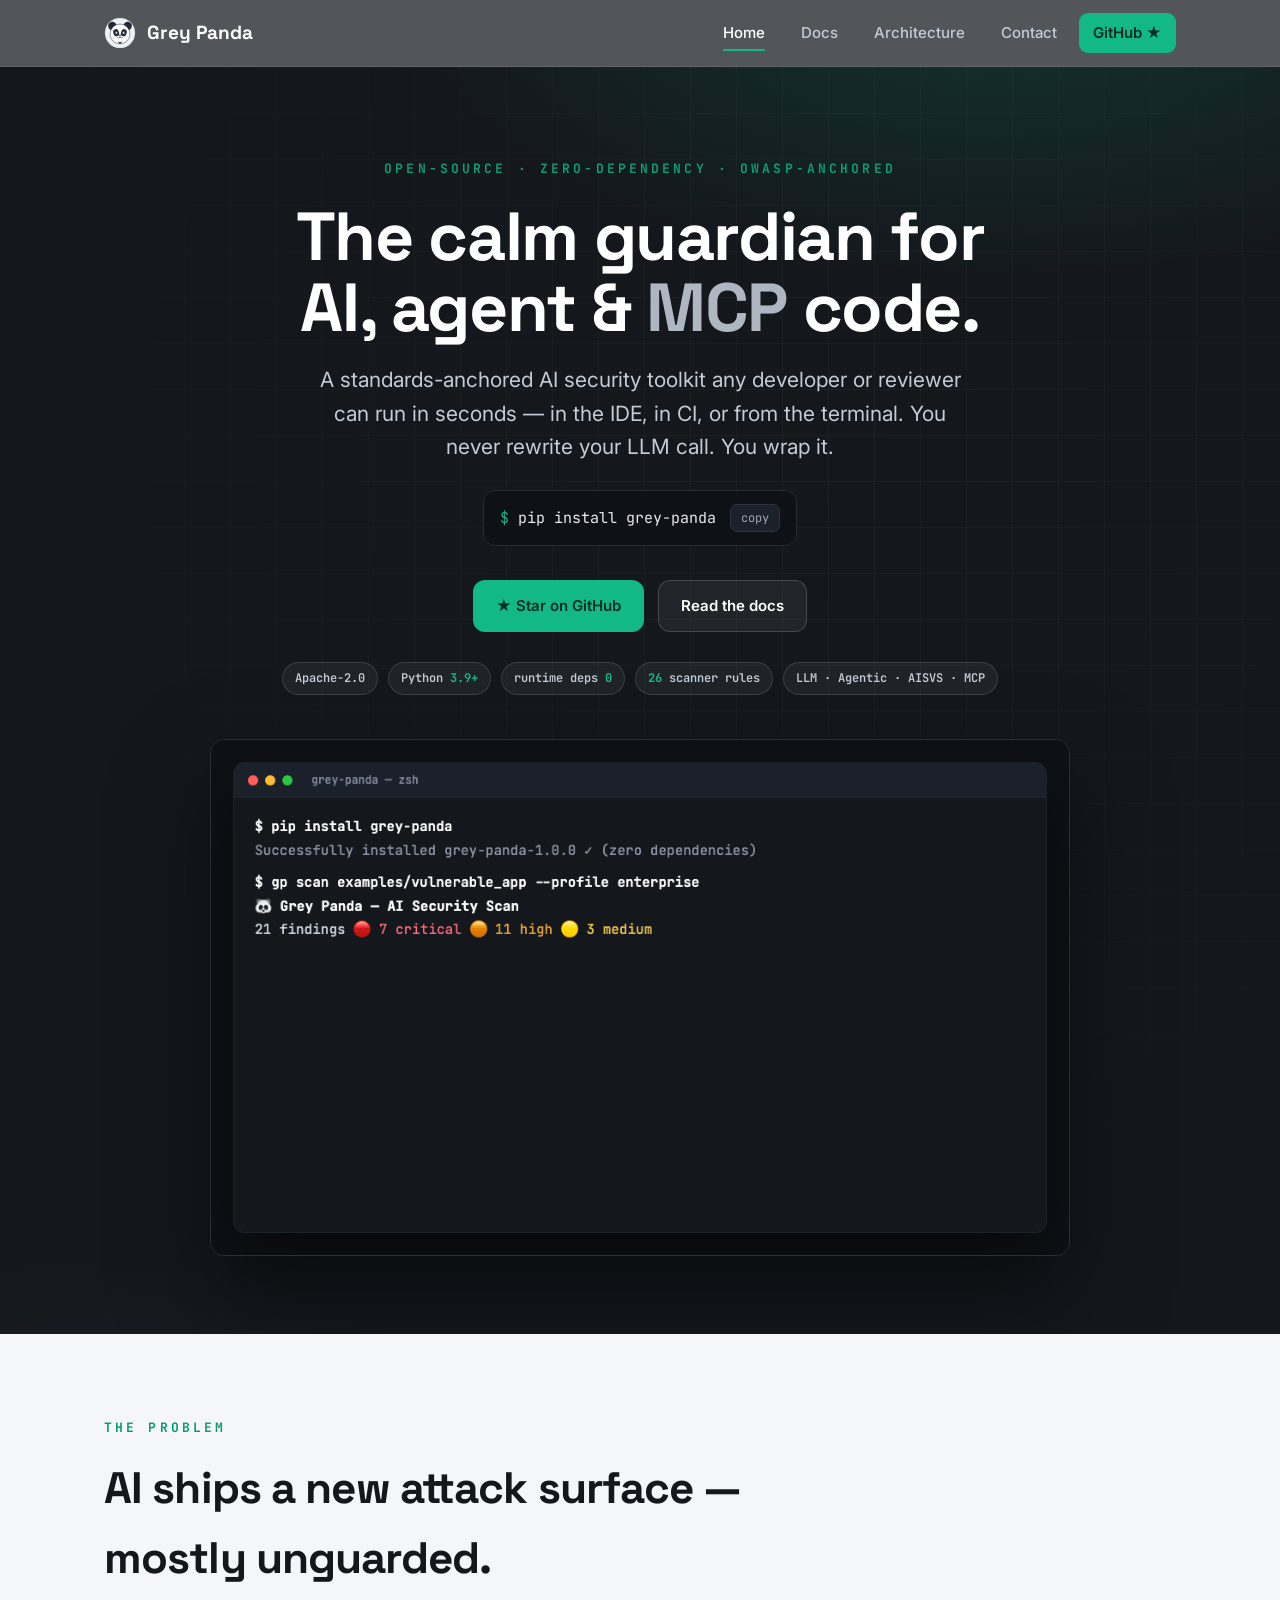
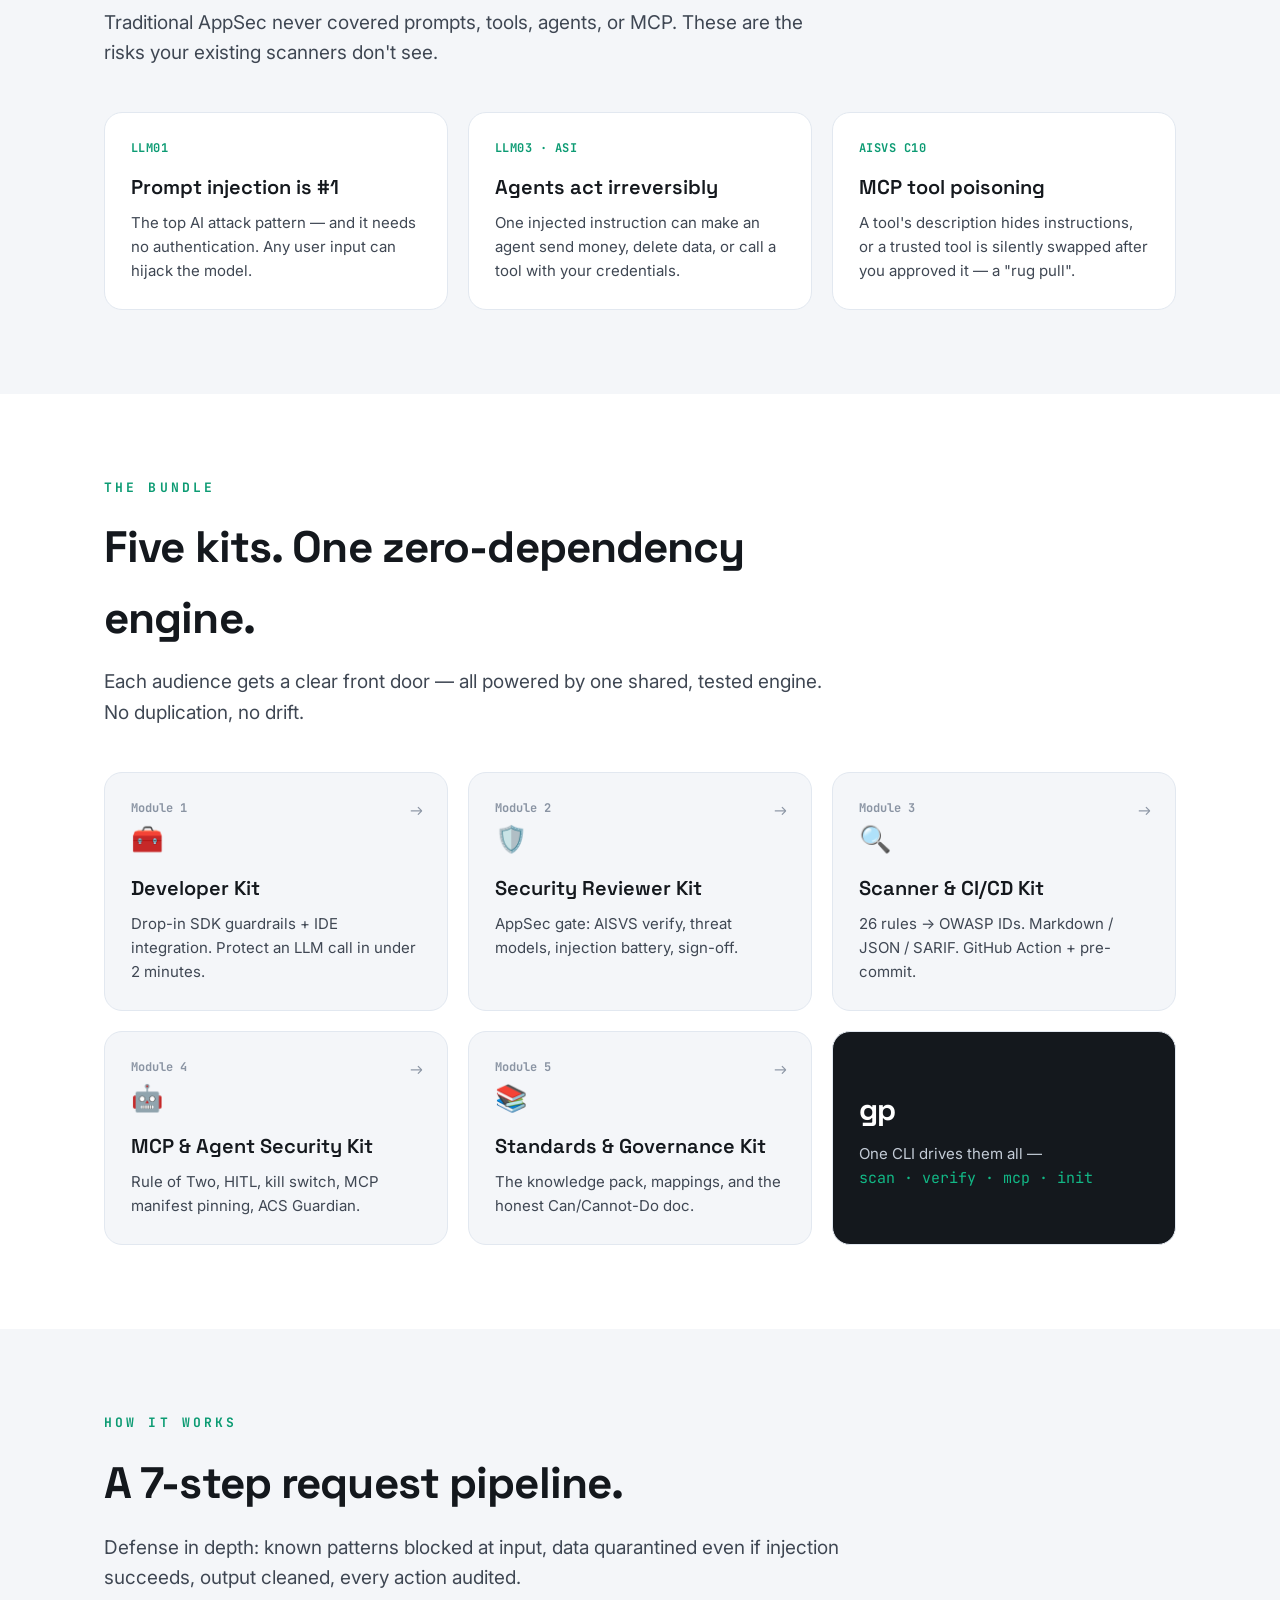
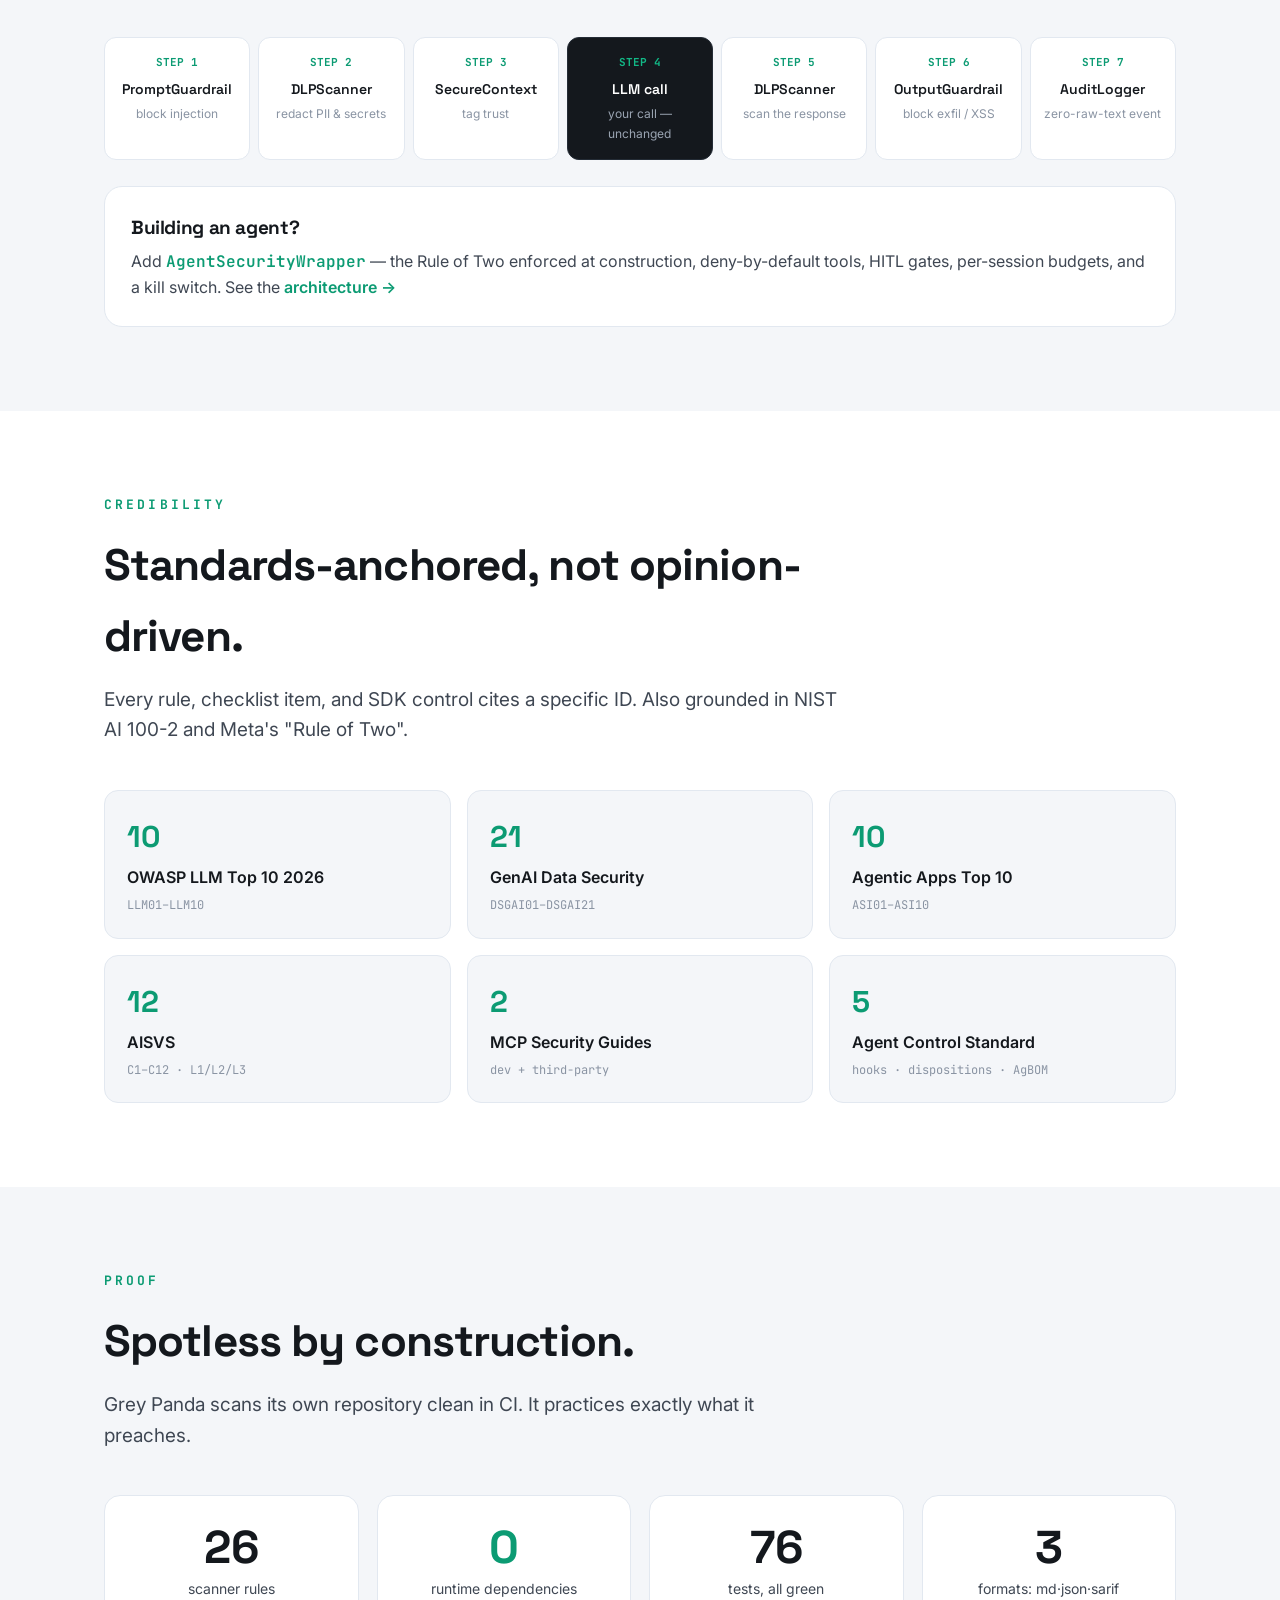
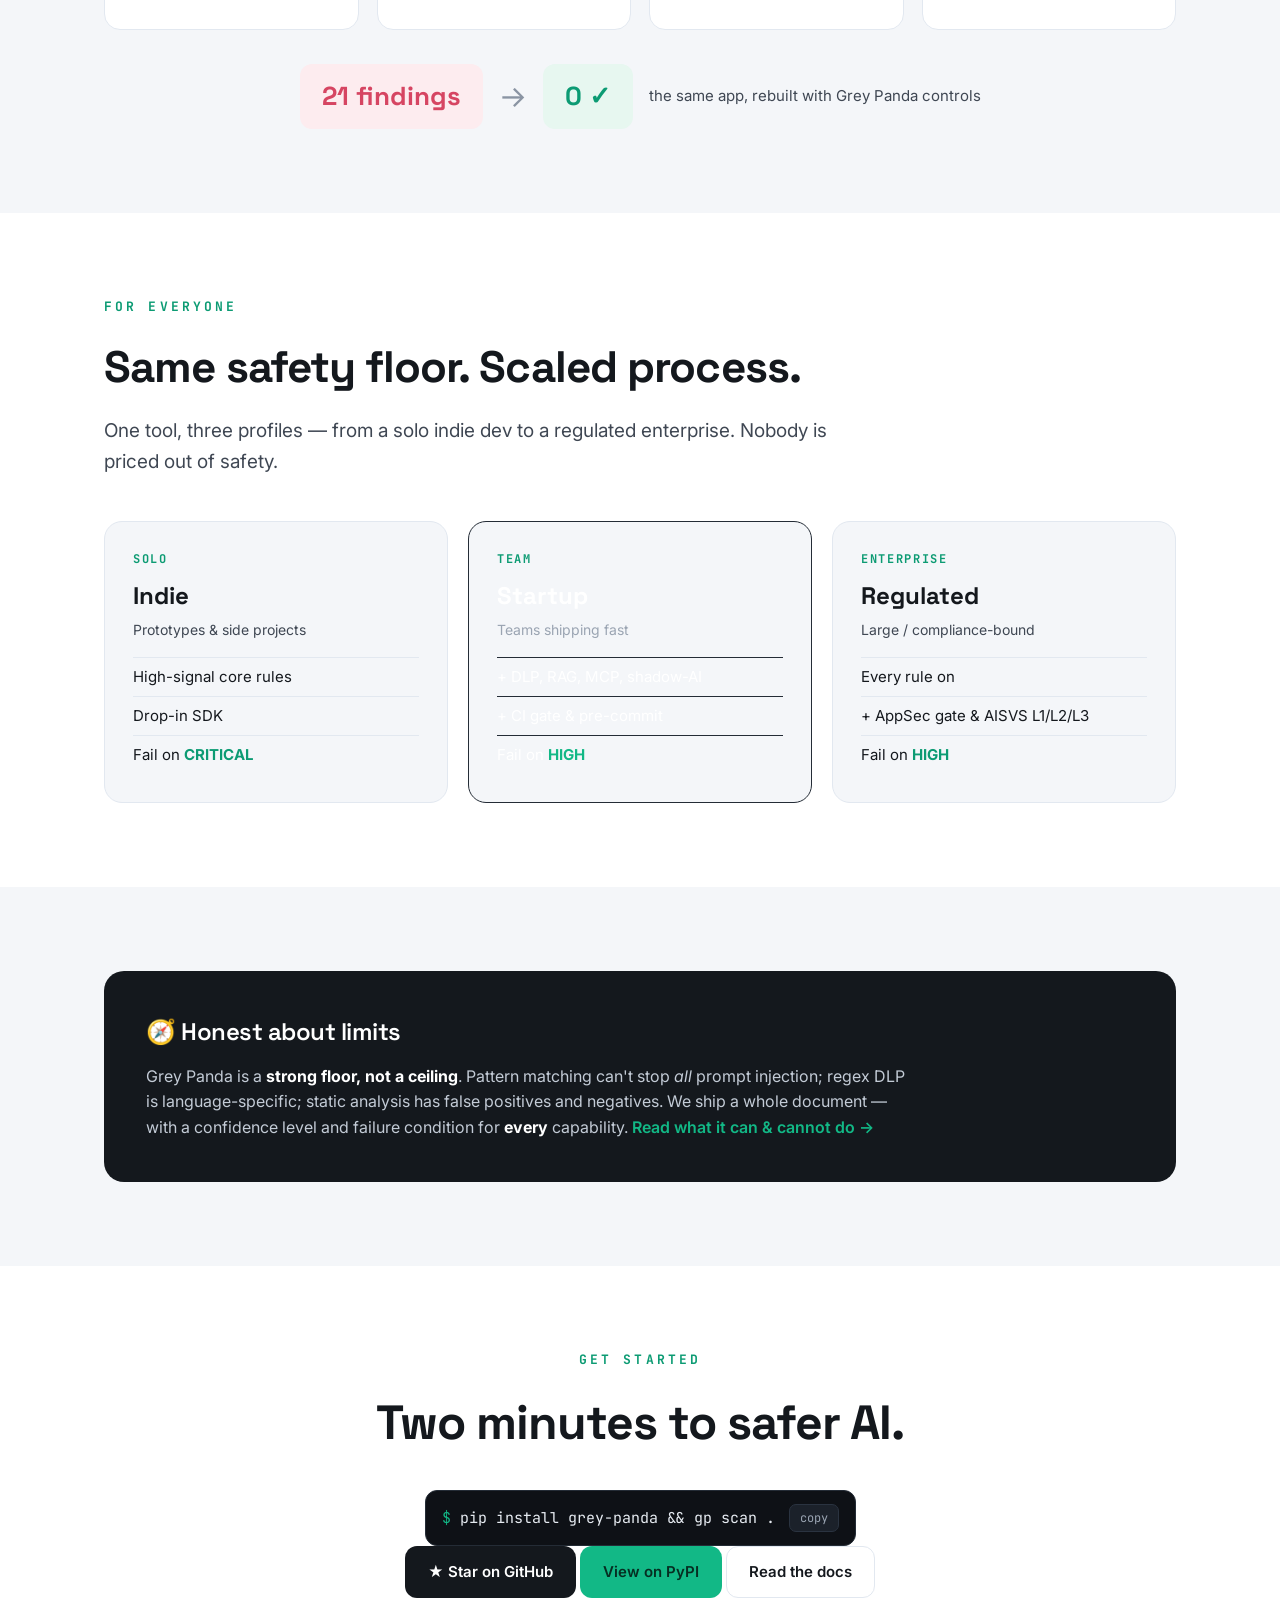
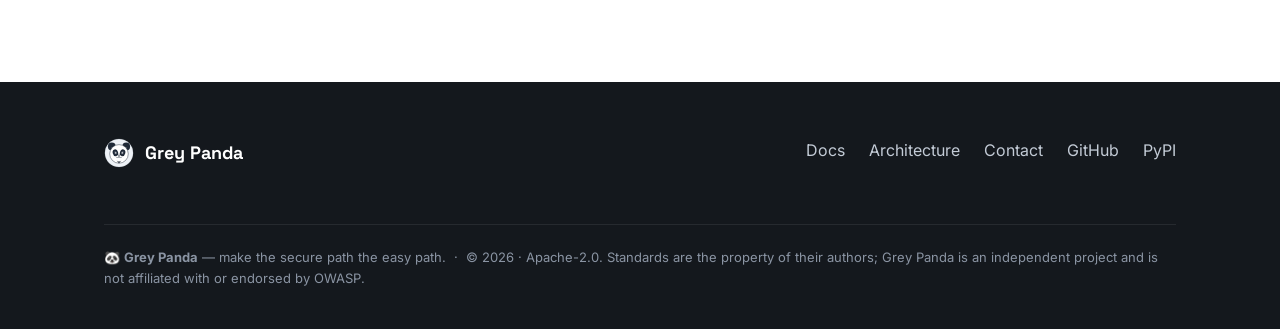
==== docs/index.html @ 9f4c57f7 "feat(site): GitHub Pages site — motion, tabs, architecture diagrams - Multi-page landing site (Home " ====
<!doctype html>
<html lang="en">
<head>
<meta charset="utf-8">
<meta name="viewport" content="width=device-width, initial-scale=1">
<title>Grey Panda — the calm guardian for AI, agent & MCP code</title>
<meta name="description" content="A zero-dependency, standards-anchored AI security toolkit. Scan, guard, and verify LLM, agent, and MCP code — in your IDE, in CI, or from the terminal. OWASP-anchored, Apache-2.0.">
<meta property="og:title" content="Grey Panda — AI security toolkit">
<meta property="og:description" content="The calm guardian for AI, agent & MCP code. Zero dependencies, OWASP-anchored, runs in seconds.">
<meta property="og:image" content="https://raw.githubusercontent.com/dibakshya01/grey-panda/main/docs/assets/hero.png">
<meta property="og:type" content="website">
<meta name="twitter:card" content="summary_large_image">
<link rel="icon" href="assets/logo.svg">
<link rel="preconnect" href="https://fonts.gstatic.com" crossorigin>
<link href="https://fonts.googleapis.com/css2?family=Space+Grotesk:wght@400;500;600;700&family=Inter:wght@400;500;600;700&family=JetBrains+Mono:wght@400;500;700&display=swap" rel="stylesheet">
<script>document.documentElement.classList.add("js");</script>
<link rel="stylesheet" href="assets/site.css">
</head>
<body>

<nav><div class="wrap">
  <a class="brand" href="index.html"><img src="assets/logo.svg" alt=""> Grey Panda</a>
  <button class="burger" aria-label="Menu"><span></span><span></span><span></span></button>
  <div class="tabs">
    <a href="index.html" class="active">Home</a>
    <a href="docs.html">Docs</a>
    <a href="architecture.html">Architecture</a>
    <a href="contact.html">Contact</a>
    <a class="gh" href="https://github.com/dibakshya01/grey-panda">GitHub ★</a>
  </div>
</div></nav>

<header class="hero" id="top">
  <div class="grid"></div>
  <div class="wrap">
    <div class="kicker reveal">Open-source · Zero-dependency · OWASP-anchored</div>
    <h1 class="disp reveal d1">The calm guardian for<br>AI, agent &amp; <span class="g">MCP</span> code.</h1>
    <p class="lede reveal d2">A standards-anchored AI security toolkit any developer or reviewer can run in seconds — in the IDE, in CI, or from the terminal. You never rewrite your LLM call. You wrap it.</p>
    <div class="install reveal d3">
      <span><span class="p">$</span> pip install grey-panda</span>
      <button data-copy="pip install grey-panda">copy</button>
    </div>
    <div class="cta reveal d3">
      <a class="btn btn-primary" href="https://github.com/dibakshya01/grey-panda">★ Star on GitHub</a>
      <a class="btn btn-ghost" href="docs.html">Read the docs</a>
    </div>
    <div class="badges reveal d4">
      <span class="badge">Apache-2.0</span>
      <span class="badge">Python <b>3.9+</b></span>
      <span class="badge">runtime deps <b>0</b></span>
      <span class="badge"><b>26</b> scanner rules</span>
      <span class="badge">LLM · Agentic · AISVS · MCP</span>
    </div>
    <div class="demo reveal d4"><img src="assets/demo.gif" alt="Grey Panda scanning a vulnerable app, then the same app rebuilt clean"></div>
  </div>
</header>

<section id="why">
  <div class="wrap">
    <div class="head reveal">
      <div class="kicker">The problem</div>
      <h2 class="disp">AI ships a new attack surface — mostly unguarded.</h2>
      <p>Traditional AppSec never covered prompts, tools, agents, or MCP. These are the risks your existing scanners don't see.</p>
    </div>
    <div class="grid3">
      <div class="card reveal d1"><div class="id">LLM01</div><h3>Prompt injection is #1</h3><p>The top AI attack pattern — and it needs no authentication. Any user input can hijack the model.</p></div>
      <div class="card reveal d2"><div class="id">LLM03 · ASI</div><h3>Agents act irreversibly</h3><p>One injected instruction can make an agent send money, delete data, or call a tool with your credentials.</p></div>
      <div class="card reveal d3"><div class="id">AISVS C10</div><h3>MCP tool poisoning</h3><p>A tool's description hides instructions, or a trusted tool is silently swapped after you approved it — a "rug pull".</p></div>
    </div>
  </div>
</section>

<section class="alt" id="bundle">
  <div class="wrap">
    <div class="head reveal">
      <div class="kicker">The bundle</div>
      <h2 class="disp">Five kits. One zero-dependency engine.</h2>
      <p>Each audience gets a clear front door — all powered by one shared, tested engine. No duplication, no drift.</p>
    </div>
    <div class="grid3">
      <a class="card mod reveal d1" href="https://github.com/dibakshya01/grey-panda/tree/main/Module%201%20-%20Developer%20Kit"><span class="arrow">→</span><div class="n">Module 1</div><div class="ic">🧰</div><h3>Developer Kit</h3><p>Drop-in SDK guardrails + IDE integration. Protect an LLM call in under 2 minutes.</p></a>
      <a class="card mod reveal d2" href="https://github.com/dibakshya01/grey-panda/tree/main/Module%202%20-%20Security%20Reviewer%20Kit"><span class="arrow">→</span><div class="n">Module 2</div><div class="ic">🛡️</div><h3>Security Reviewer Kit</h3><p>AppSec gate: AISVS verify, threat models, injection battery, sign-off.</p></a>
      <a class="card mod reveal d3" href="https://github.com/dibakshya01/grey-panda/tree/main/Module%203%20-%20Scanner%20and%20CI-CD%20Kit"><span class="arrow">→</span><div class="n">Module 3</div><div class="ic">🔍</div><h3>Scanner &amp; CI/CD Kit</h3><p>26 rules → OWASP IDs. Markdown / JSON / SARIF. GitHub Action + pre-commit.</p></a>
      <a class="card mod reveal d1" href="https://github.com/dibakshya01/grey-panda/tree/main/Module%204%20-%20MCP%20and%20Agent%20Security%20Kit"><span class="arrow">→</span><div class="n">Module 4</div><div class="ic">🤖</div><h3>MCP &amp; Agent Security Kit</h3><p>Rule of Two, HITL, kill switch, MCP manifest pinning, ACS Guardian.</p></a>
      <a class="card mod reveal d2" href="https://github.com/dibakshya01/grey-panda/tree/main/Module%205%20-%20Standards%20and%20Governance%20Kit"><span class="arrow">→</span><div class="n">Module 5</div><div class="ic">📚</div><h3>Standards &amp; Governance Kit</h3><p>The knowledge pack, mappings, and the honest Can/Cannot-Do doc.</p></a>
      <div class="card reveal d3" style="background:var(--ink);color:#fff;display:flex;flex-direction:column;justify-content:center;">
        <div class="disp" style="font-weight:700;font-size:30px;">gp</div>
        <p style="color:#c3cbd6;margin-top:8px;">One CLI drives them all —<br><span class="mono" style="color:var(--jade)">scan · verify · mcp · init</span></p>
      </div>
    </div>
  </div>
</section>

<section id="how">
  <div class="wrap">
    <div class="head reveal">
      <div class="kicker">How it works</div>
      <h2 class="disp">A 7-step request pipeline.</h2>
      <p>Defense in depth: known patterns blocked at input, data quarantined even if injection succeeds, output cleaned, every action audited.</p>
    </div>
    <div class="pipe reveal d1">
      <div class="step"><div class="s">STEP 1</div><div class="nm">PromptGuardrail</div><div class="d">block injection</div></div>
      <div class="step"><div class="s">STEP 2</div><div class="nm">DLPScanner</div><div class="d">redact PII &amp; secrets</div></div>
      <div class="step"><div class="s">STEP 3</div><div class="nm">SecureContext</div><div class="d">tag trust</div></div>
      <div class="step llm"><div class="s">STEP 4</div><div class="nm">LLM call</div><div class="d">your call — unchanged</div></div>
      <div class="step"><div class="s">STEP 5</div><div class="nm">DLPScanner</div><div class="d">scan the response</div></div>
      <div class="step"><div class="s">STEP 6</div><div class="nm">OutputGuardrail</div><div class="d">block exfil / XSS</div></div>
      <div class="step"><div class="s">STEP 7</div><div class="nm">AuditLogger</div><div class="d">zero-raw-text event</div></div>
    </div>
    <div class="card reveal d2" style="margin-top:26px;">
      <b class="disp" style="font-size:19px;">Building an agent?</b>
      <p style="margin-top:6px;font-size:16px;">Add <code style="color:var(--jade-d);font-weight:600;">AgentSecurityWrapper</code> — the Rule of Two enforced at construction, deny-by-default tools, HITL gates, per-session budgets, and a kill switch. See the <a href="architecture.html" style="color:var(--jade-d);font-weight:600;">architecture &rarr;</a></p>
    </div>
  </div>
</section>

<section class="alt" id="standards">
  <div class="wrap">
    <div class="head reveal">
      <div class="kicker">Credibility</div>
      <h2 class="disp">Standards-anchored, not opinion-driven.</h2>
      <p>Every rule, checklist item, and SDK control cites a specific ID. Also grounded in NIST AI 100-2 and Meta's "Rule of Two".</p>
    </div>
    <div class="std">
      <div class="st reveal d1"><div class="c">10</div><div class="t">OWASP LLM Top 10 2026</div><div class="i">LLM01–LLM10</div></div>
      <div class="st reveal d2"><div class="c">21</div><div class="t">GenAI Data Security</div><div class="i">DSGAI01–DSGAI21</div></div>
      <div class="st reveal d3"><div class="c">10</div><div class="t">Agentic Apps Top 10</div><div class="i">ASI01–ASI10</div></div>
      <div class="st reveal d1"><div class="c">12</div><div class="t">AISVS</div><div class="i">C1–C12 · L1/L2/L3</div></div>
      <div class="st reveal d2"><div class="c">2</div><div class="t">MCP Security Guides</div><div class="i">dev + third-party</div></div>
      <div class="st reveal d3"><div class="c">5</div><div class="t">Agent Control Standard</div><div class="i">hooks · dispositions · AgBOM</div></div>
    </div>
  </div>
</section>

<section id="proof">
  <div class="wrap">
    <div class="head reveal">
      <div class="kicker">Proof</div>
      <h2 class="disp">Spotless by construction.</h2>
      <p>Grey Panda scans its own repository clean in CI. It practices exactly what it preaches.</p>
    </div>
    <div class="metrics">
      <div class="metric reveal d1"><div class="v">26</div><div class="l">scanner rules</div></div>
      <div class="metric reveal d2"><div class="v" style="color:var(--jade-d)">0</div><div class="l">runtime dependencies</div></div>
      <div class="metric reveal d3"><div class="v">76</div><div class="l">tests, all green</div></div>
      <div class="metric reveal d4"><div class="v">3</div><div class="l">formats: md·json·sarif</div></div>
    </div>
    <div class="beat reveal">
      <span class="chip" style="background:#fdecef;color:#d64562;">21 findings</span>
      <span style="font-size:30px;color:var(--muted)">→</span>
      <span class="chip" style="background:#e7f7f0;color:#0c9b73;">0 ✓</span>
      <span style="color:var(--slate);font-size:15px;">the same app, rebuilt with Grey Panda controls</span>
    </div>
  </div>
</section>

<section class="alt" id="who">
  <div class="wrap">
    <div class="head reveal">
      <div class="kicker">For everyone</div>
      <h2 class="disp">Same safety floor. Scaled process.</h2>
      <p>One tool, three profiles — from a solo indie dev to a regulated enterprise. Nobody is priced out of safety.</p>
    </div>
    <div class="aud">
      <div class="col reveal d1"><div class="p">solo</div><h3>Indie</h3><div class="who">Prototypes &amp; side projects</div><ul><li>High-signal core rules</li><li>Drop-in SDK</li><li>Fail on <b>CRITICAL</b></li></ul></div>
      <div class="col feature reveal d2"><div class="p">team</div><h3>Startup</h3><div class="who">Teams shipping fast</div><ul><li>+ DLP, RAG, MCP, shadow-AI</li><li>+ CI gate &amp; pre-commit</li><li>Fail on <b>HIGH</b></li></ul></div>
      <div class="col reveal d3"><div class="p">enterprise</div><h3>Regulated</h3><div class="who">Large / compliance-bound</div><ul><li>Every rule on</li><li>+ AppSec gate &amp; AISVS L1/L2/L3</li><li>Fail on <b>HIGH</b></li></ul></div>
    </div>
  </div>
</section>

<section id="honest">
  <div class="wrap">
    <div class="honest reveal">
      <h3 class="disp">🧭 Honest about limits</h3>
      <p>Grey Panda is a <b style="color:#fff">strong floor, not a ceiling</b>. Pattern matching can't stop <i>all</i> prompt injection; regex DLP is language-specific; static analysis has false positives and negatives. We ship a whole document — with a confidence level and failure condition for <b style="color:#fff">every</b> capability. <a href="https://github.com/dibakshya01/grey-panda/blob/main/Module%205%20-%20Standards%20and%20Governance%20Kit/WHAT_IT_CAN_AND_CANNOT_DO.md">Read what it can &amp; cannot do →</a></p>
    </div>
  </div>
</section>

<section class="alt cta-final">
  <div class="wrap">
    <div class="kicker reveal" style="text-align:center;">Get started</div>
    <h2 class="disp reveal d1" style="font-size:clamp(30px,4.5vw,48px);margin-top:14px;">Two minutes to safer AI.</h2>
    <div class="install reveal d2" style="margin:28px auto 0;">
      <span><span class="p">$</span> pip install grey-panda &amp;&amp; gp scan .</span>
      <button data-copy="pip install grey-panda && gp scan .">copy</button>
    </div>
    <div class="cta reveal d2">
      <a class="btn btn-dark" href="https://github.com/dibakshya01/grey-panda">★ Star on GitHub</a>
      <a class="btn btn-primary" href="https://pypi.org/project/grey-panda/">View on PyPI</a>
      <a class="btn btn-line" href="docs.html">Read the docs</a>
    </div>
  </div>
</section>

<footer>
  <div class="wrap">
    <a class="brand" href="index.html"><img src="assets/logo.svg" alt=""> Grey Panda</a>
    <div class="fl">
      <a href="docs.html">Docs</a>
      <a href="architecture.html">Architecture</a>
      <a href="contact.html">Contact</a>
      <a href="https://github.com/dibakshya01/grey-panda">GitHub</a>
      <a href="https://pypi.org/project/grey-panda/">PyPI</a>
    </div>
    <div class="fine">
      🐼 <b>Grey Panda</b> — make the secure path the easy path. &nbsp;·&nbsp; © <span data-year>2026</span> · Apache-2.0.
      Standards are the property of their authors; Grey Panda is an independent project and is not affiliated with or endorsed by OWASP.
    </div>
  </div>
</footer>

<script src="assets/site.js"></script>
</body>
</html>
---- docs/assets/site.css ----
/* Grey Panda — shared design system (site.css) */
:root{
  --ink:#14181d;--ink2:#1b212a;--paper:#f4f6f9;--card:#fff;--line:#e2e8f0;
  --slate:#3f4753;--grey:#6b7280;--muted:#8a94a3;--jade:#12b886;--jade-d:#0c9b73;
  --ease:cubic-bezier(.22,1,.36,1);
}
*{margin:0;padding:0;box-sizing:border-box;-webkit-font-smoothing:antialiased;}
html{scroll-behavior:smooth;}
html,body{overflow-x:hidden;max-width:100%;}
body{font-family:'Inter',system-ui,sans-serif;color:var(--ink);background:var(--paper);line-height:1.6;}
a{color:inherit;text-decoration:none;}
img{max-width:100%;}
.disp{font-family:'Space Grotesk',sans-serif;letter-spacing:-.02em;}
.mono{font-family:'JetBrains Mono',monospace;}
.wrap{max-width:1120px;margin:0 auto;padding:0 24px;}
.kicker{font-family:'JetBrains Mono',monospace;font-size:13px;letter-spacing:.24em;text-transform:uppercase;color:var(--jade-d);font-weight:700;}
code{font-family:'JetBrains Mono',monospace;}

.btn{display:inline-flex;align-items:center;gap:9px;font-weight:600;font-size:15px;padding:13px 22px;border-radius:12px;transition:transform .18s var(--ease),background .18s,color .18s,box-shadow .18s;border:1px solid transparent;cursor:pointer;}
.btn:hover{transform:translateY(-2px);}
.btn-primary{background:var(--jade);color:#062e22;}
.btn-primary:hover{background:var(--jade-d);color:#fff;box-shadow:0 12px 26px rgba(18,184,134,.32);}
.btn-ghost{background:rgba(255,255,255,.06);color:#fff;border-color:rgba(255,255,255,.16);}
.btn-ghost:hover{background:rgba(255,255,255,.12);}
.btn-dark{background:var(--ink);color:#fff;}
.btn-dark:hover{background:#000;}
.btn-line{border-color:var(--line);}
.btn-line:hover{border-color:var(--jade);}

/* ---------- nav (tabs) ---------- */
nav{position:sticky;top:0;z-index:60;background:rgba(20,24,29,.72);backdrop-filter:saturate(160%) blur(14px);border-bottom:1px solid rgba(255,255,255,.08);transition:background .3s,height .3s;}
nav .wrap{display:flex;align-items:center;justify-content:space-between;height:66px;transition:height .3s;}
nav.shrink .wrap{height:56px;}
nav .brand{display:flex;align-items:center;gap:11px;color:#fff;font-family:'Space Grotesk';font-weight:700;font-size:19px;}
nav .brand img{width:32px;height:32px;border-radius:50%;transition:transform .4s var(--ease);}
nav .brand:hover img{transform:rotate(-8deg) scale(1.06);}
nav .tabs{display:flex;align-items:center;gap:8px;}
nav .tabs a{color:#c3cbd6;font-size:15px;font-weight:500;padding:8px 14px;border-radius:9px;position:relative;transition:color .18s,background .18s;}
nav .tabs a:hover{color:#fff;background:rgba(255,255,255,.06);}
nav .tabs a.active{color:#fff;}
nav .tabs a.active::after{content:"";position:absolute;left:14px;right:14px;bottom:2px;height:2px;border-radius:2px;background:var(--jade);}
nav .tabs a.gh{color:#062e22;background:var(--jade);font-weight:600;}
nav .tabs a.gh:hover{background:#fff;color:var(--ink);}
nav .burger{display:none;flex-direction:column;gap:5px;background:none;border:0;cursor:pointer;padding:8px;}
nav .burger span{width:22px;height:2px;background:#fff;border-radius:2px;transition:.25s;}
@media(max-width:820px){
  nav .tabs{position:absolute;top:66px;left:0;right:0;flex-direction:column;align-items:stretch;gap:4px;background:var(--ink);padding:14px 20px 20px;border-bottom:1px solid rgba(255,255,255,.08);transform:translateY(-12px);opacity:0;pointer-events:none;transition:.25s var(--ease);}
  nav .tabs.open{transform:none;opacity:1;pointer-events:auto;}
  nav .tabs a{padding:12px 14px;font-size:16px;}
  nav .tabs a.active::after{display:none;}
  nav .tabs a.gh{text-align:center;margin-top:6px;}
  nav .burger{display:flex;}
}

/* ---------- hero ---------- */
.hero{background:radial-gradient(1000px 520px at 78% -8%,rgba(18,184,134,.18),transparent 60%),radial-gradient(760px 560px at 8% 120%,rgba(120,140,170,.10),transparent 60%),var(--ink);color:#fff;position:relative;overflow:hidden;}
.hero .grid{position:absolute;inset:0;background-image:linear-gradient(rgba(255,255,255,.035) 1px,transparent 1px),linear-gradient(90deg,rgba(255,255,255,.035) 1px,transparent 1px);background-size:46px 46px;mask-image:radial-gradient(circle at 65% 30%,#000,transparent 78%);will-change:transform;}
.hero .wrap{position:relative;padding:92px 24px 78px;text-align:center;}
.hero.page{padding:0;}
.hero.page .wrap{padding:72px 24px 64px;text-align:left;}
.hero h1{font-size:clamp(38px,6vw,68px);font-weight:700;line-height:1.04;max-width:920px;margin:22px auto 0;}
.hero.page h1{margin:14px 0 0;font-size:clamp(34px,5vw,54px);}
.hero h1 .g{color:#aeb6c2;}
.hero .lede{font-size:clamp(17px,2.3vw,21px);color:#c3cbd6;max-width:660px;margin:20px auto 0;}
.hero.page .lede{margin:18px 0 0;max-width:720px;}
.hero .cta{display:flex;gap:14px;justify-content:center;flex-wrap:wrap;margin-top:34px;}
.hero.page .cta{justify-content:flex-start;}
.install{display:inline-flex;align-items:center;justify-content:center;gap:14px;margin-top:26px;background:#0e1116;border:1px solid #242c36;border-radius:12px;padding:13px 16px;font-family:'JetBrains Mono';font-size:15px;color:#e6ebf1;flex-wrap:wrap;max-width:100%;}
.install .p{color:#12b886;}
.install button{background:#1b212a;border:1px solid #2a3340;color:#9aa4b2;border-radius:7px;padding:5px 10px;font-size:12px;cursor:pointer;font-family:inherit;transition:.18s;}
.install button:hover{color:#fff;border-color:var(--jade);}
.badges{display:flex;gap:10px;justify-content:center;flex-wrap:wrap;margin-top:30px;}
.badge{font-family:'JetBrains Mono';font-size:12px;font-weight:600;color:#c3cbd6;background:rgba(255,255,255,.05);border:1px solid rgba(255,255,255,.12);padding:6px 12px;border-radius:999px;}
.badge b{color:var(--jade);}
.demo{margin:44px auto 0;max-width:860px;}
.demo img{width:100%;border-radius:14px;border:1px solid rgba(255,255,255,.1);box-shadow:0 40px 90px rgba(0,0,0,.5);display:block;}

/* ---------- sections ---------- */
section{padding:84px 0;}
section.tight{padding:60px 0;}
section.alt{background:var(--card);}
.head{max-width:740px;}
.head.center{margin:0 auto;text-align:center;}
.head h2{font-size:clamp(28px,4vw,44px);font-weight:700;margin-top:14px;}
.head p{font-size:19px;color:var(--slate);margin-top:14px;}
.grid3{display:grid;grid-template-columns:repeat(3,1fr);gap:20px;margin-top:44px;}
.grid2{display:grid;grid-template-columns:repeat(2,1fr);gap:20px;margin-top:44px;}
@media(max-width:860px){.grid3{grid-template-columns:1fr;}.grid2{grid-template-columns:1fr;}}
.card{background:var(--card);border:1px solid var(--line);border-radius:18px;padding:26px;}
section.alt .card{background:var(--paper);}
.card .ic{font-size:26px;}
.card h3{font-family:'Space Grotesk';font-size:20px;font-weight:600;margin:12px 0 8px;}
.card p{color:var(--slate);font-size:15px;}
.card .id{font-family:'JetBrains Mono';font-size:12px;font-weight:700;color:var(--jade-d);letter-spacing:.04em;}
.mod{position:relative;display:block;transition:transform .22s var(--ease),box-shadow .22s,border-color .22s;}
.mod:hover{transform:translateY(-4px);border-color:#c9d3df;box-shadow:0 20px 44px rgba(20,24,29,.10);}
.mod .n{font-family:'JetBrains Mono';font-size:12px;color:var(--muted);font-weight:700;}
.mod .arrow{position:absolute;top:24px;right:24px;color:var(--muted);font-family:'Space Grotesk';transition:transform .22s var(--ease),color .22s;}
.mod:hover .arrow{transform:translateX(4px);color:var(--jade-d);}

/* pipeline */
.pipe{display:flex;gap:8px;margin-top:44px;flex-wrap:wrap;align-items:stretch;}
.step{flex:1;min-width:116px;background:var(--card);border:1px solid var(--line);border-radius:12px;padding:16px 12px;text-align:center;transition:transform .2s var(--ease);}
.step:hover{transform:translateY(-3px);}
section.alt .step{background:var(--paper);}
.step.llm{background:var(--ink);border-color:#242c36;}
.step .s{font-family:'JetBrains Mono';font-size:11px;font-weight:700;color:var(--jade-d);}
.step .nm{font-family:'Space Grotesk';font-weight:600;font-size:14px;margin:6px 0 4px;}
.step.llm .nm{color:#fff;}.step.llm .d{color:#9aa4b2;}.step.llm .s{color:var(--jade);}
.step .d{font-size:12px;color:var(--muted);}

/* metrics */
.metrics{display:grid;grid-template-columns:repeat(4,1fr);gap:18px;margin-top:44px;}
@media(max-width:720px){.metrics{grid-template-columns:repeat(2,1fr);}}
.metric{background:var(--card);border:1px solid var(--line);border-radius:16px;padding:28px 20px;text-align:center;}
section.alt .metric{background:var(--paper);}
.metric .v{font-family:'Space Grotesk';font-weight:700;font-size:46px;line-height:1;}
.metric .l{color:var(--slate);font-size:14px;margin-top:8px;}
.beat{display:flex;align-items:center;gap:16px;justify-content:center;flex-wrap:wrap;margin-top:34px;}
.chip{font-family:'Space Grotesk';font-weight:700;font-size:26px;padding:12px 22px;border-radius:12px;}

/* standards */
.std{display:grid;grid-template-columns:repeat(3,1fr);gap:16px;margin-top:44px;}
@media(max-width:860px){.std{grid-template-columns:1fr 1fr;}}
.st{background:var(--card);border:1px solid var(--line);border-radius:14px;padding:22px;}
section.alt .st{background:var(--paper);}
.st .c{font-family:'Space Grotesk';font-weight:700;font-size:30px;color:var(--jade-d);}
.st .t{font-weight:600;margin-top:4px;}
.st .i{font-family:'JetBrains Mono';font-size:12px;color:var(--muted);margin-top:6px;}

/* audiences */
.aud{display:grid;grid-template-columns:repeat(3,1fr);gap:20px;margin-top:44px;}
@media(max-width:860px){.aud{grid-template-columns:1fr;}}
.col{background:var(--card);border:1px solid var(--line);border-radius:18px;padding:28px;}
section.alt .col{background:var(--paper);}
.col.feature{background:var(--ink);border-color:#242c36;color:#fff;}
.col .p{font-family:'JetBrains Mono';font-size:12px;letter-spacing:.14em;text-transform:uppercase;color:var(--jade-d);font-weight:700;}
.col h3{font-family:'Space Grotesk';font-size:24px;margin:8px 0 3px;}
.col .who{font-size:14px;color:var(--slate);margin-bottom:16px;}
.col.feature .who{color:#9aa4b2;}
.col ul{list-style:none;}
.col li{font-size:15px;padding:7px 0;border-top:1px solid var(--line);}
.col.feature li{border-color:#242c36;}
.col li b{color:var(--jade-d);}.col.feature li b{color:var(--jade);}

/* honest banner */
.honest{background:var(--ink);color:#fff;border-radius:20px;padding:42px;}
.honest h3{font-family:'Space Grotesk';font-size:24px;font-weight:600;}
.honest p{color:#c3cbd6;margin-top:12px;max-width:760px;}
.honest a{color:var(--jade);font-weight:600;}

/* ---------- docs page ---------- */
.doc-grid{display:grid;grid-template-columns:repeat(2,1fr);gap:20px;margin-top:40px;}
@media(max-width:860px){.doc-grid{grid-template-columns:1fr;}}
.doc-card{background:var(--card);border:1px solid var(--line);border-radius:18px;padding:28px;transition:transform .22s var(--ease),box-shadow .22s,border-color .22s;display:block;}
.doc-card:hover{transform:translateY(-4px);box-shadow:0 20px 44px rgba(20,24,29,.10);border-color:#c9d3df;}
.doc-card .k{font-family:'JetBrains Mono';font-size:12px;color:var(--jade-d);font-weight:700;letter-spacing:.06em;}
.doc-card h3{font-family:'Space Grotesk';font-size:21px;font-weight:600;margin:10px 0 8px;}
.doc-card p{color:var(--slate);font-size:15px;}
.doc-card ul{margin-top:12px;list-style:none;}
.doc-card li{font-size:14px;padding:5px 0;color:var(--slate);}
.doc-card li a{color:var(--ink);font-weight:500;border-bottom:1px solid var(--line);}
.doc-card li a:hover{border-color:var(--jade);color:var(--jade-d);}
.cmd-table{width:100%;border-collapse:collapse;margin-top:36px;background:var(--card);border:1px solid var(--line);border-radius:14px;overflow:hidden;}
.cmd-table td{padding:14px 18px;border-top:1px solid var(--line);font-size:15px;vertical-align:top;}
.cmd-table tr:first-child td{border-top:0;}
.cmd-table td:first-child{font-family:'JetBrains Mono';color:var(--jade-d);white-space:nowrap;width:1%;font-weight:500;}
.codeblock{background:var(--ink);color:#e6ebf1;border-radius:14px;padding:22px 24px;font-family:'JetBrains Mono';font-size:14px;line-height:1.9;margin-top:24px;overflow-x:auto;}
.codeblock .c{color:#7b8698;}.codeblock .g{color:#12b886;}.codeblock .k{color:#8fb8ff;}

/* ---------- architecture ---------- */
.diagram{background:var(--card);border:1px solid var(--line);border-radius:20px;padding:30px;margin-top:32px;overflow-x:auto;}
.diagram svg{display:block;margin:0 auto;max-width:100%;height:auto;}
.dcap{font-size:14px;color:var(--muted);margin-top:14px;text-align:center;font-style:italic;}
.principle{display:flex;gap:16px;align-items:flex-start;padding:20px 0;border-top:1px solid var(--line);}
.principle .num{font-family:'Space Grotesk';font-weight:700;font-size:22px;color:var(--jade-d);min-width:34px;}
.principle h4{font-family:'Space Grotesk';font-size:18px;font-weight:600;}
.principle p{color:var(--slate);font-size:15px;margin-top:4px;}

/* ---------- contact ---------- */
.contact-grid{display:grid;grid-template-columns:repeat(2,1fr);gap:20px;margin-top:40px;}
@media(max-width:760px){.contact-grid{grid-template-columns:1fr;}}
.contact-card{background:var(--card);border:1px solid var(--line);border-radius:18px;padding:30px;transition:transform .22s var(--ease),box-shadow .22s,border-color .22s;display:block;}
.contact-card:hover{transform:translateY(-4px);box-shadow:0 20px 44px rgba(20,24,29,.10);border-color:#c9d3df;}
.contact-card .ic{font-size:28px;}
.contact-card h3{font-family:'Space Grotesk';font-size:20px;font-weight:600;margin:12px 0 6px;}
.contact-card p{color:var(--slate);font-size:15px;}
.contact-card .link{display:inline-block;margin-top:12px;color:var(--jade-d);font-weight:600;font-size:15px;}
.contact-card:hover .link{text-decoration:underline;}

/* ---------- footer ---------- */
footer{background:var(--ink);color:#c3cbd6;padding:56px 0 40px;}
footer .wrap{display:flex;justify-content:space-between;gap:30px;flex-wrap:wrap;}
footer .brand{display:flex;align-items:center;gap:11px;color:#fff;font-family:'Space Grotesk';font-weight:700;font-size:18px;}
footer .brand img{width:30px;height:30px;border-radius:50%;}
footer .fl{display:flex;gap:24px;flex-wrap:wrap;}
footer a{transition:color .18s;}footer a:hover{color:#fff;}
footer .fine{color:var(--muted);font-size:13px;margin-top:26px;width:100%;border-top:1px solid rgba(255,255,255,.08);padding-top:22px;}
.cta-final{text-align:center;}
.cta-final .cta{justify-content:center;}

/* ---------- motion (progressive enhancement: hidden only when JS is present) ---------- */
html.js .reveal{opacity:0;transform:translateY(26px);transition:opacity .7s var(--ease),transform .7s var(--ease);}
html.js .reveal.in{opacity:1;transform:none;}
.reveal.d1{transition-delay:.06s;}.reveal.d2{transition-delay:.12s;}.reveal.d3{transition-delay:.18s;}
.reveal.d4{transition-delay:.24s;}.reveal.d5{transition-delay:.30s;}
.hero .reveal{transition-duration:.9s;}
@media(prefers-reduced-motion:reduce){
  *{animation:none!important;}
  .reveal{opacity:1!important;transform:none!important;transition:none!important;}
  html{scroll-behavior:auto;}
  .btn:hover,.mod:hover,.step:hover,.doc-card:hover,.contact-card:hover{transform:none;}
}
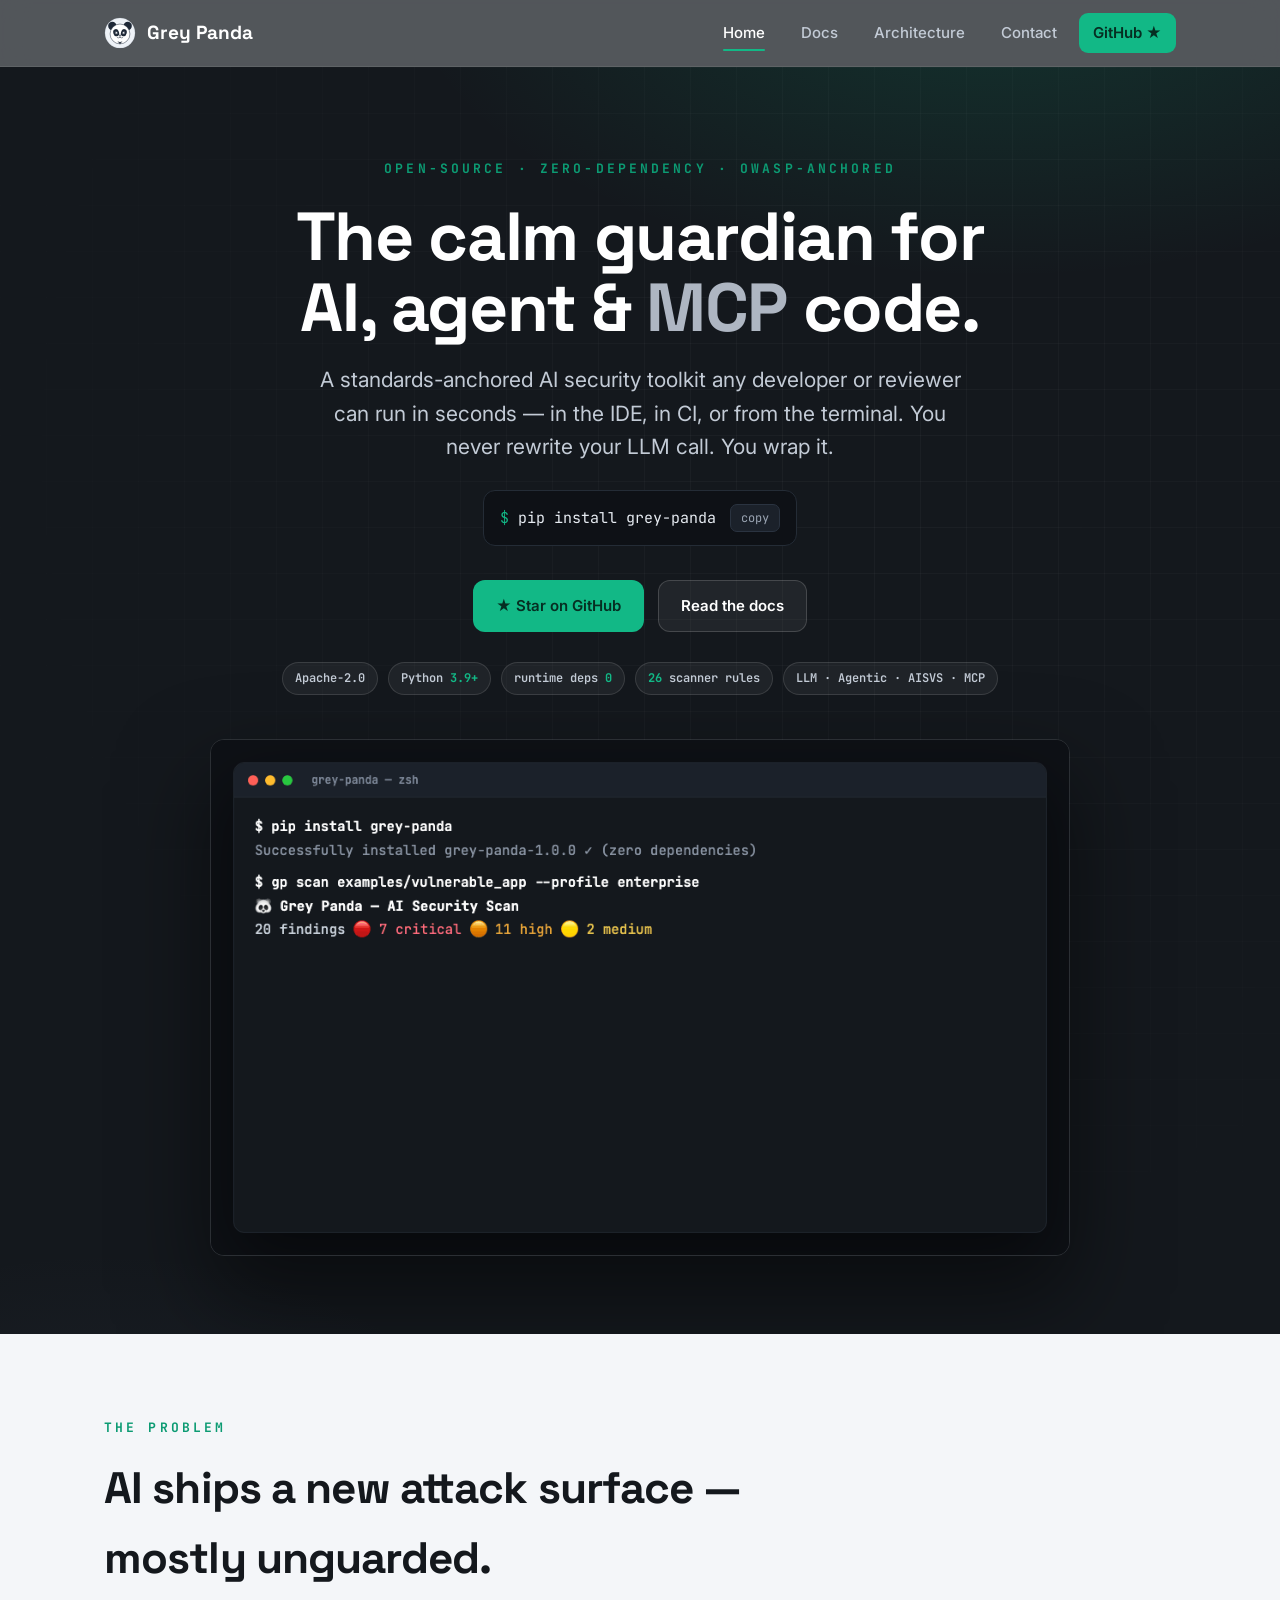
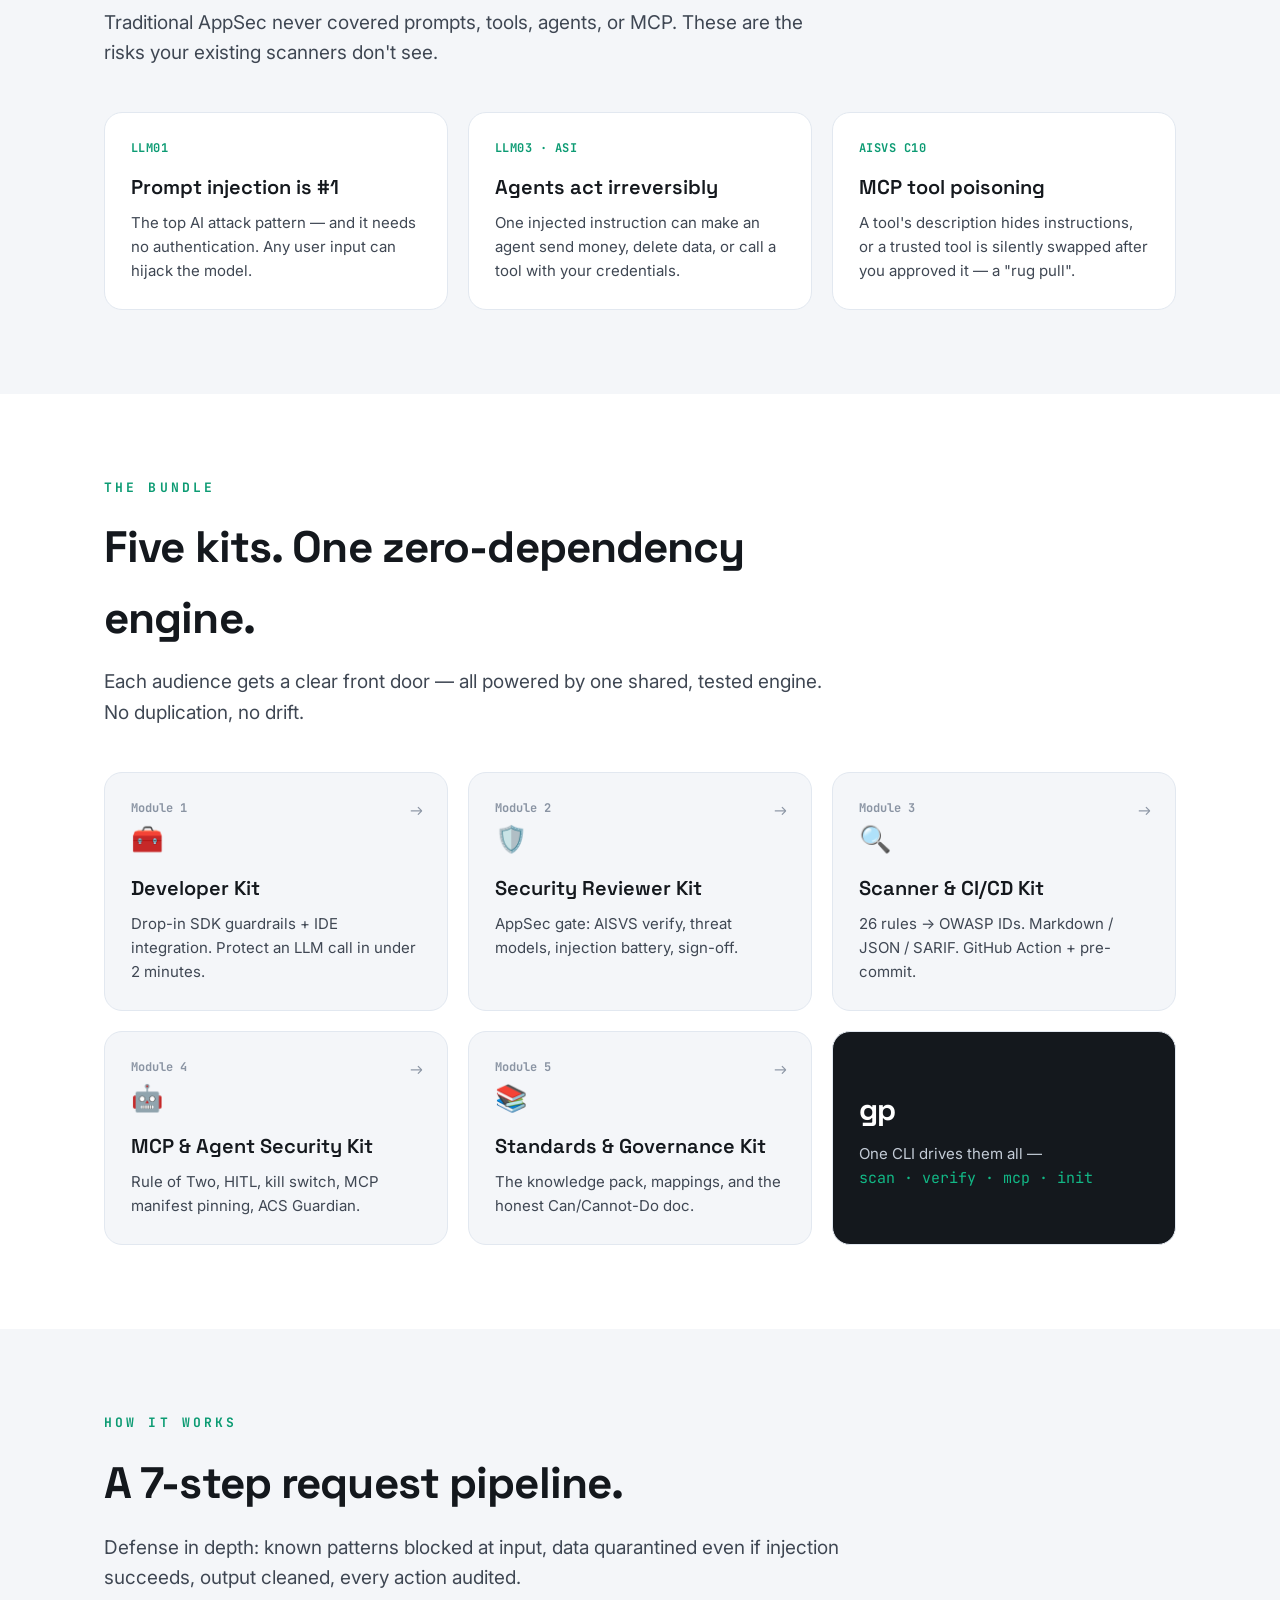
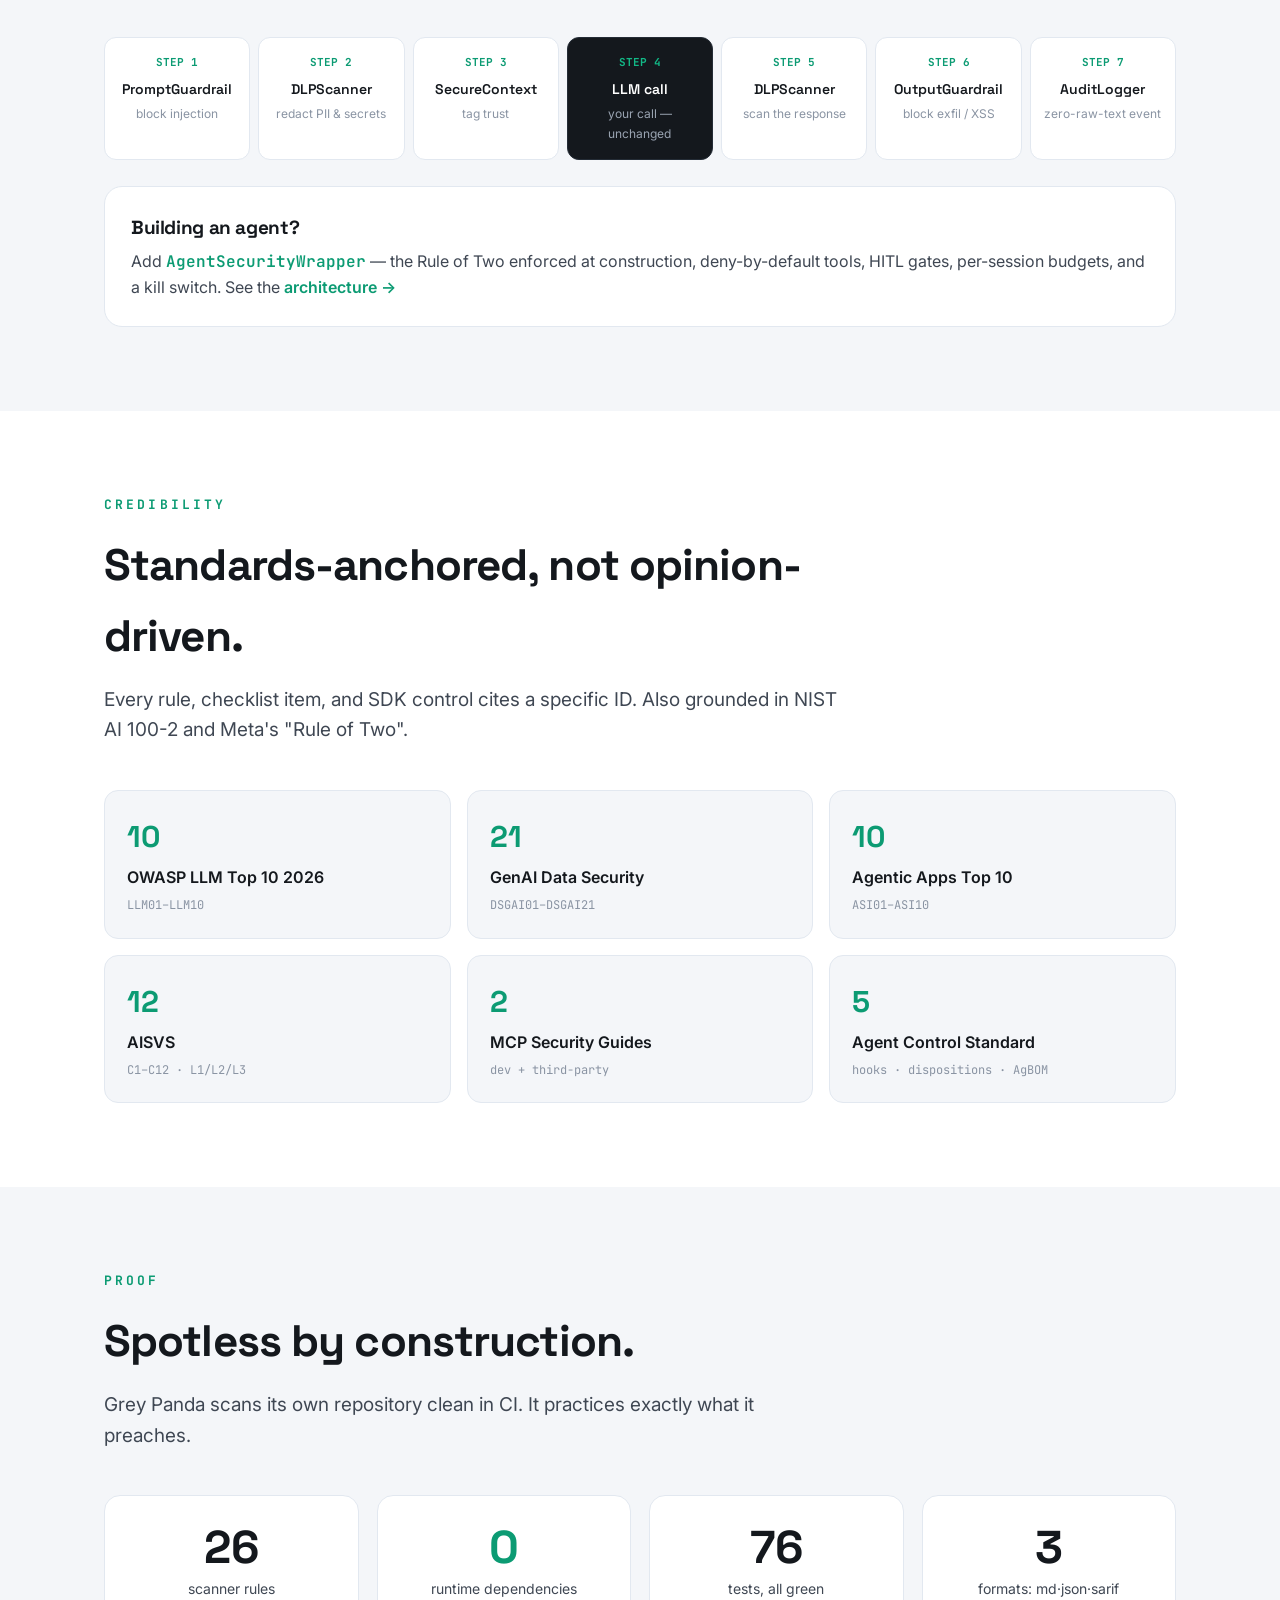
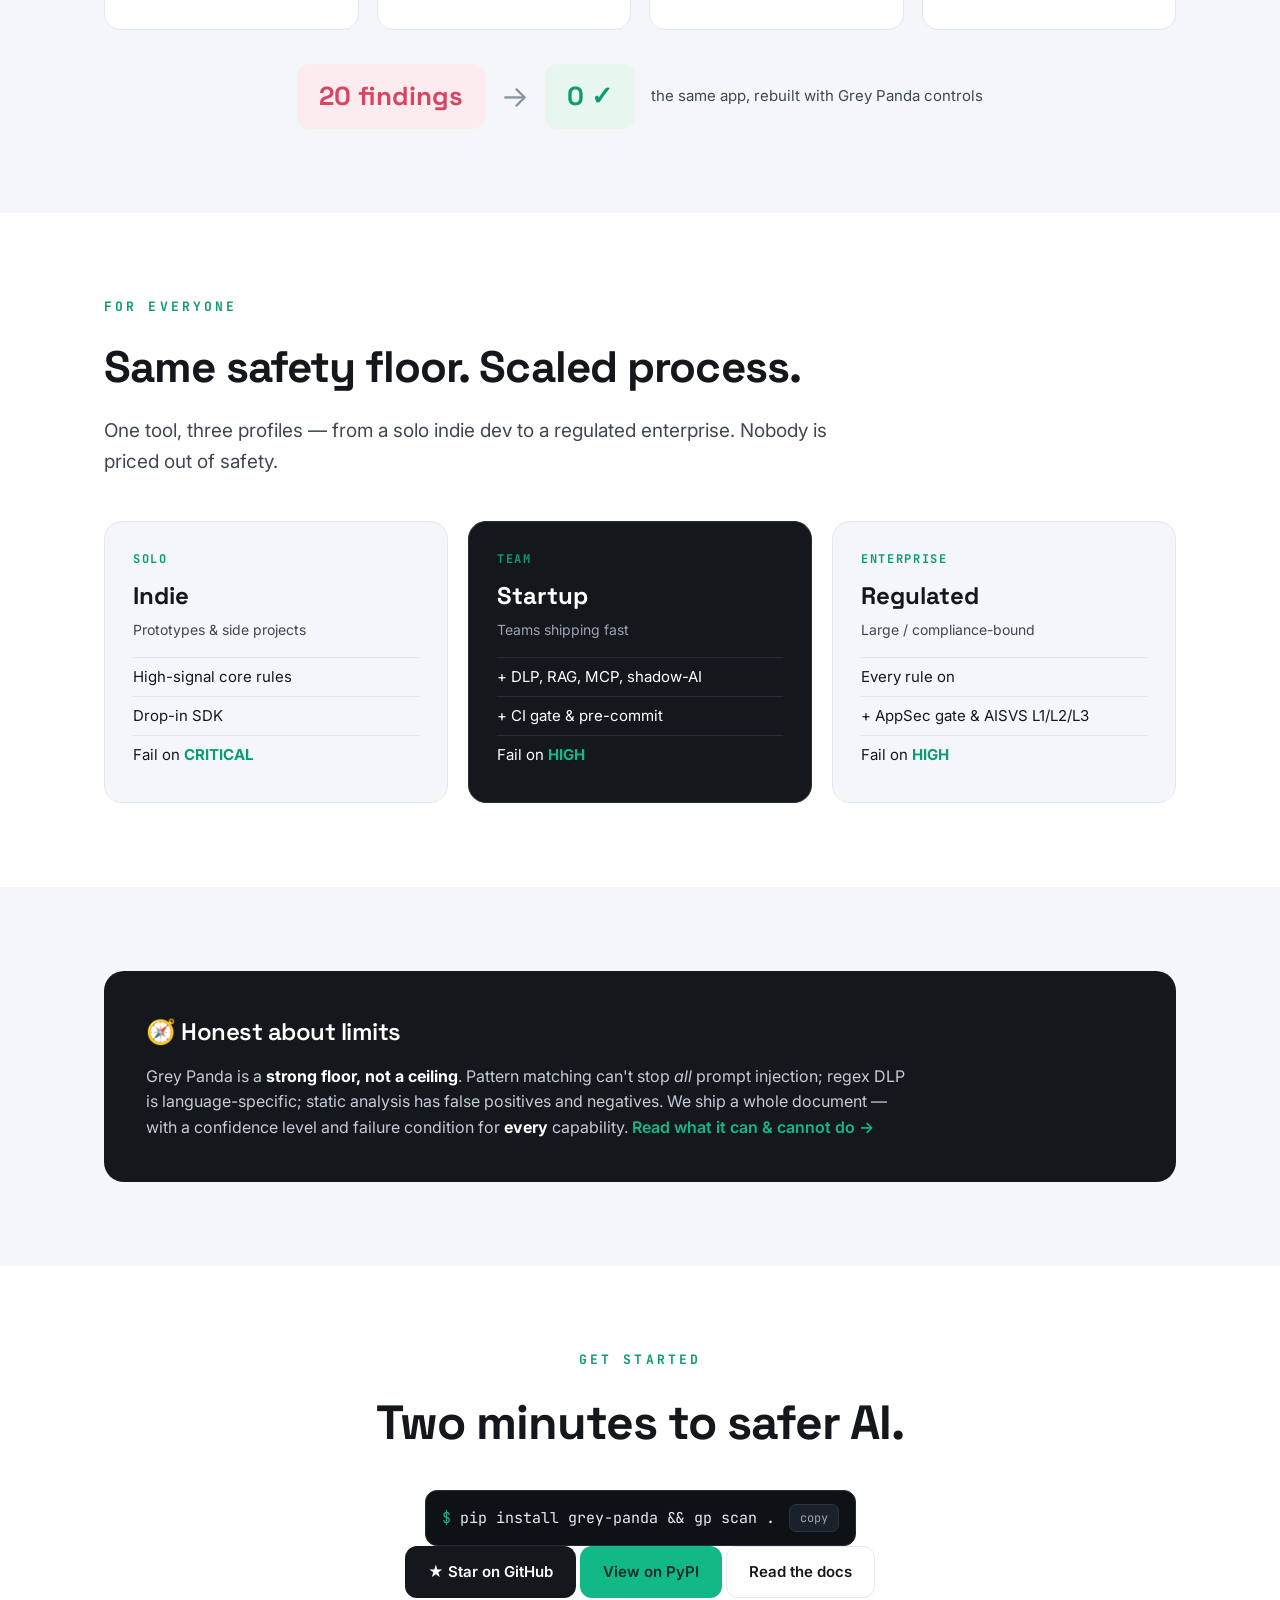
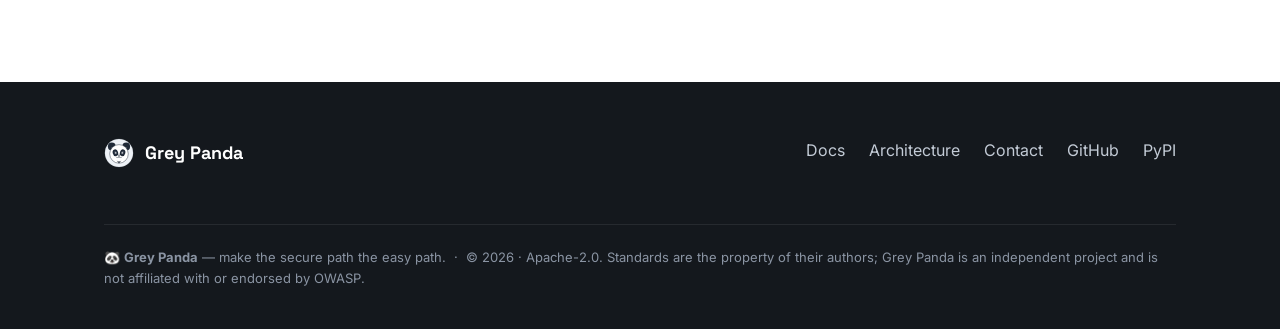
==== commit d9b01001: "docs: update demo + proof slide to the current finding count (20) After the scanner tuning, the vuln" ====
--- a/docs/index.html
+++ b/docs/index.html
@@ -146,7 +146,7 @@
       <div class="metric reveal d4"><div class="v">3</div><div class="l">formats: md·json·sarif</div></div>
     </div>
     <div class="beat reveal">
-      <span class="chip" style="background:#fdecef;color:#d64562;">21 findings</span>
+      <span class="chip" style="background:#fdecef;color:#d64562;">20 findings</span>
       <span style="font-size:30px;color:var(--muted)">→</span>
       <span class="chip" style="background:#e7f7f0;color:#0c9b73;">0 ✓</span>
       <span style="color:var(--slate);font-size:15px;">the same app, rebuilt with Grey Panda controls</span>
--- a/docs/assets/site.css
+++ b/docs/assets/site.css
@@ -133,7 +133,7 @@
 @media(max-width:860px){.aud{grid-template-columns:1fr;}}
 .col{background:var(--card);border:1px solid var(--line);border-radius:18px;padding:28px;}
 section.alt .col{background:var(--paper);}
-.col.feature{background:var(--ink);border-color:#242c36;color:#fff;}
+.col.feature,section.alt .col.feature{background:var(--ink);border-color:#242c36;color:#fff;}
 .col .p{font-family:'JetBrains Mono';font-size:12px;letter-spacing:.14em;text-transform:uppercase;color:var(--jade-d);font-weight:700;}
 .col h3{font-family:'Space Grotesk';font-size:24px;margin:8px 0 3px;}
 .col .who{font-size:14px;color:var(--slate);margin-bottom:16px;}
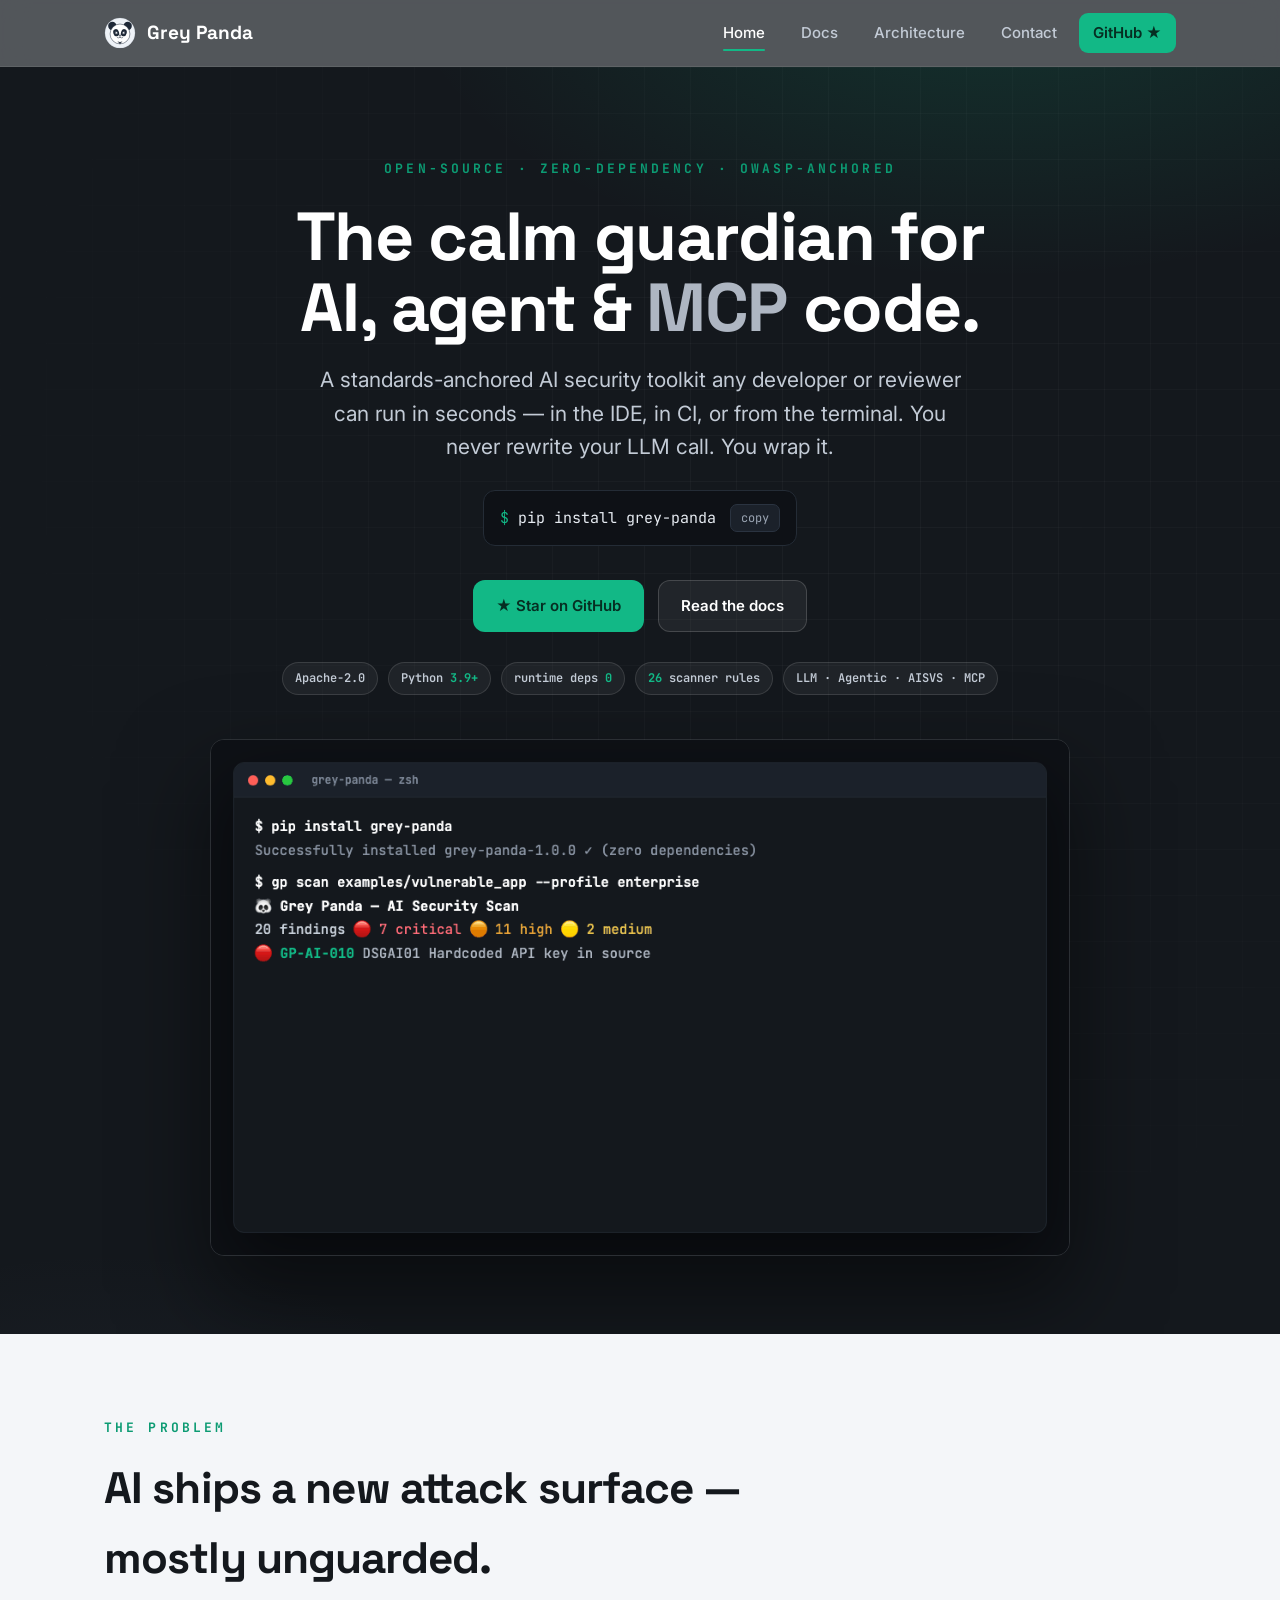
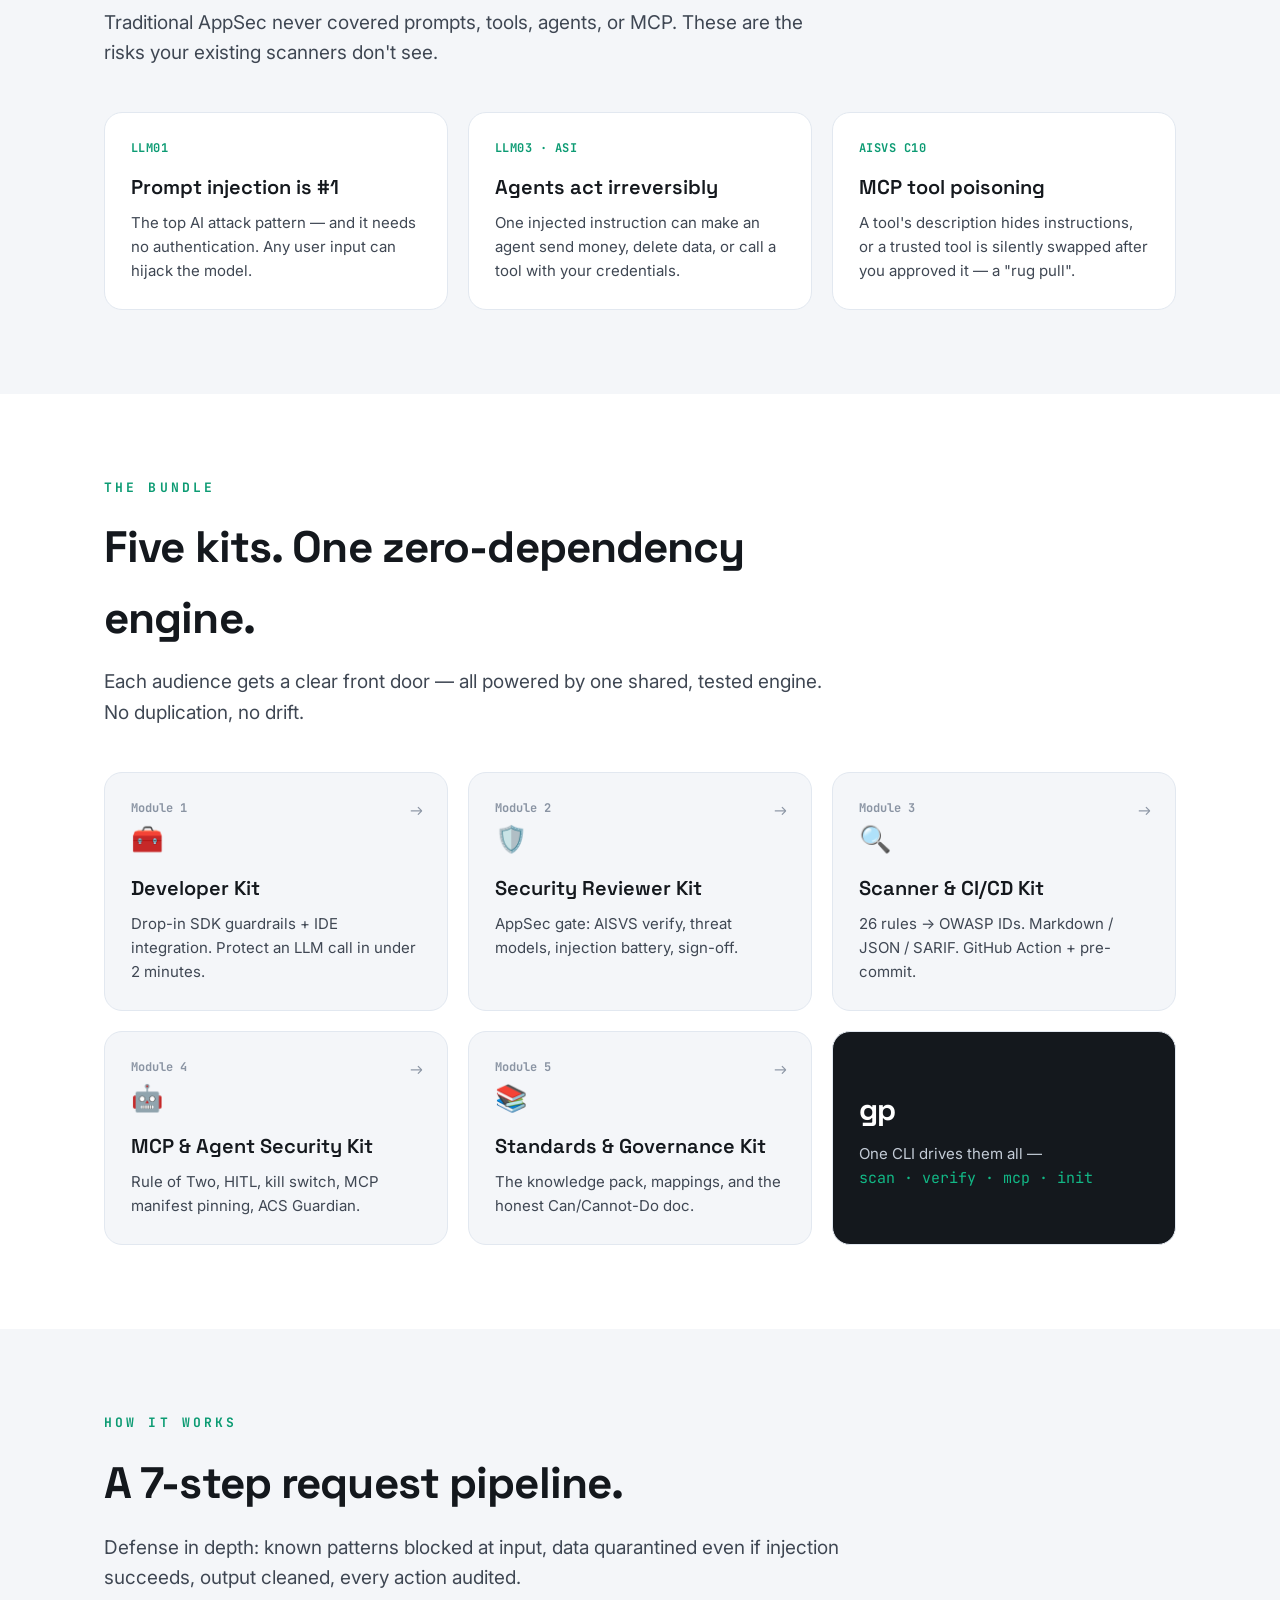
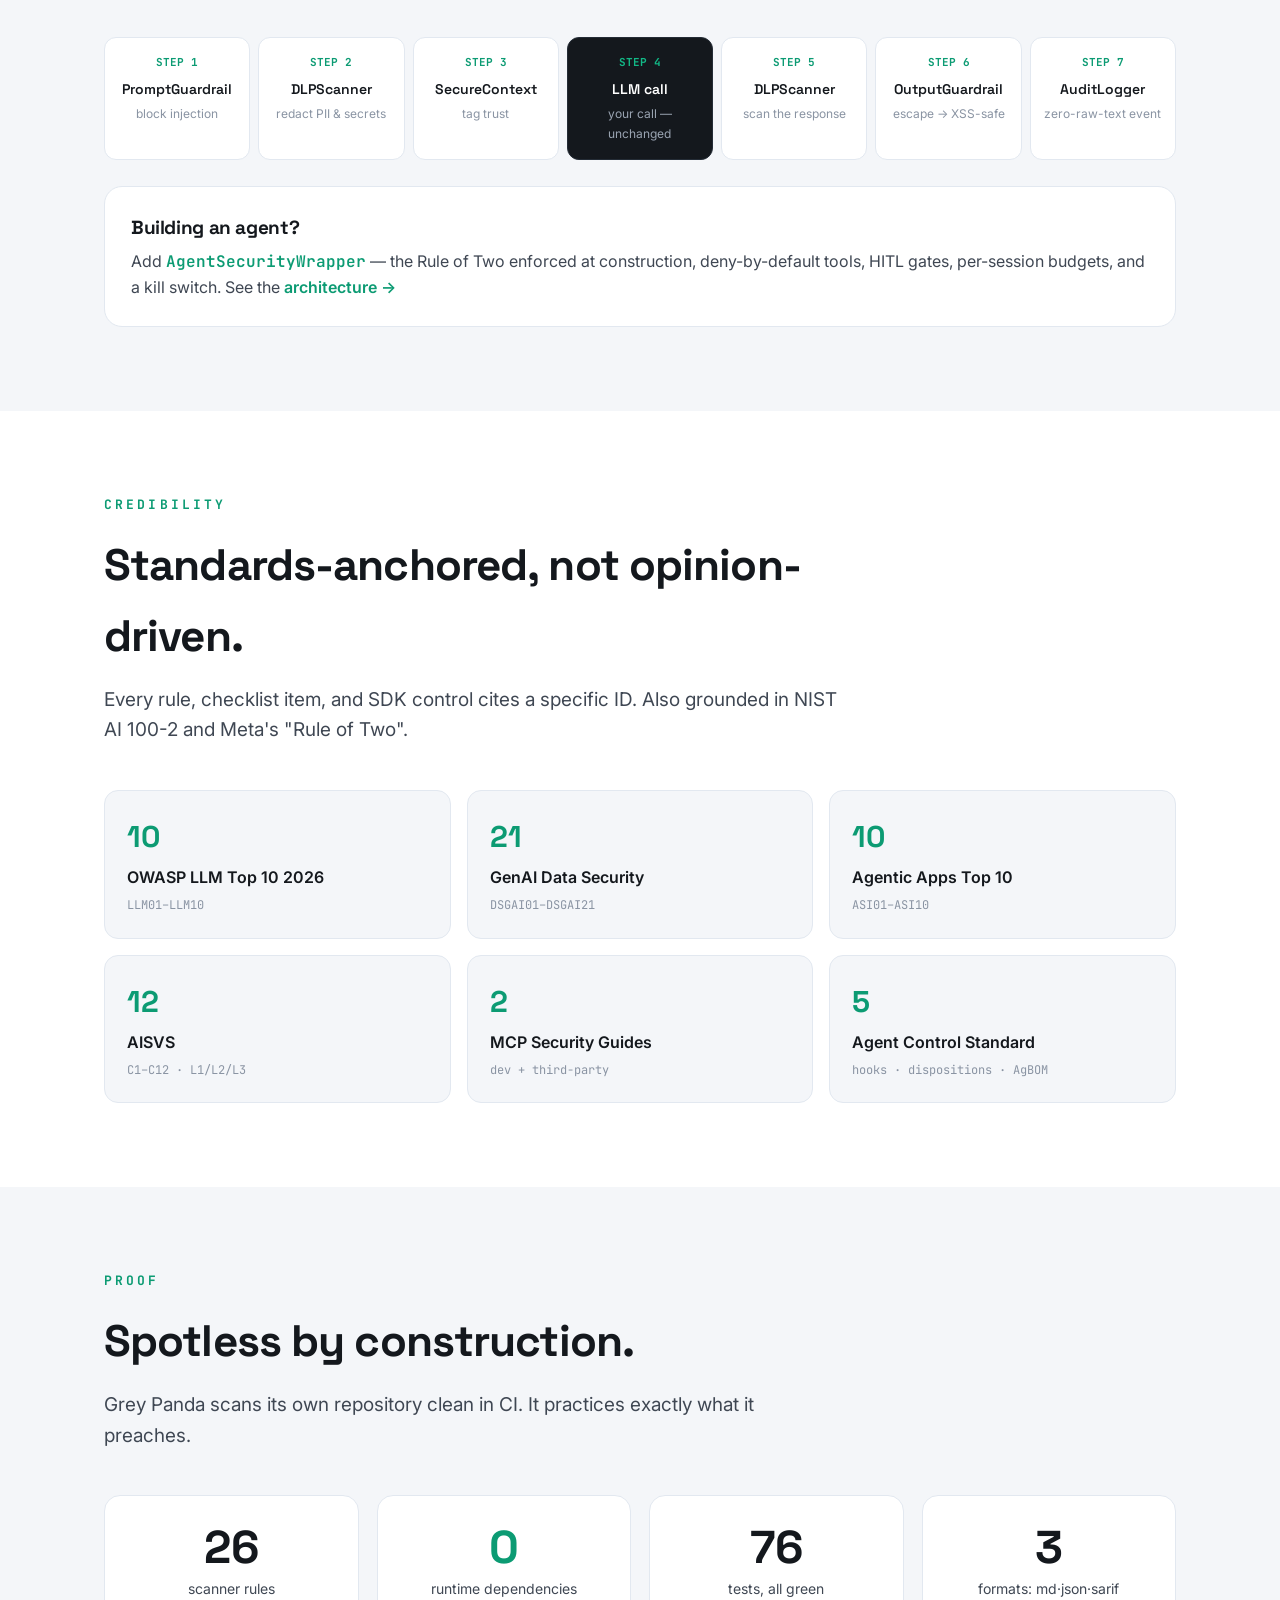
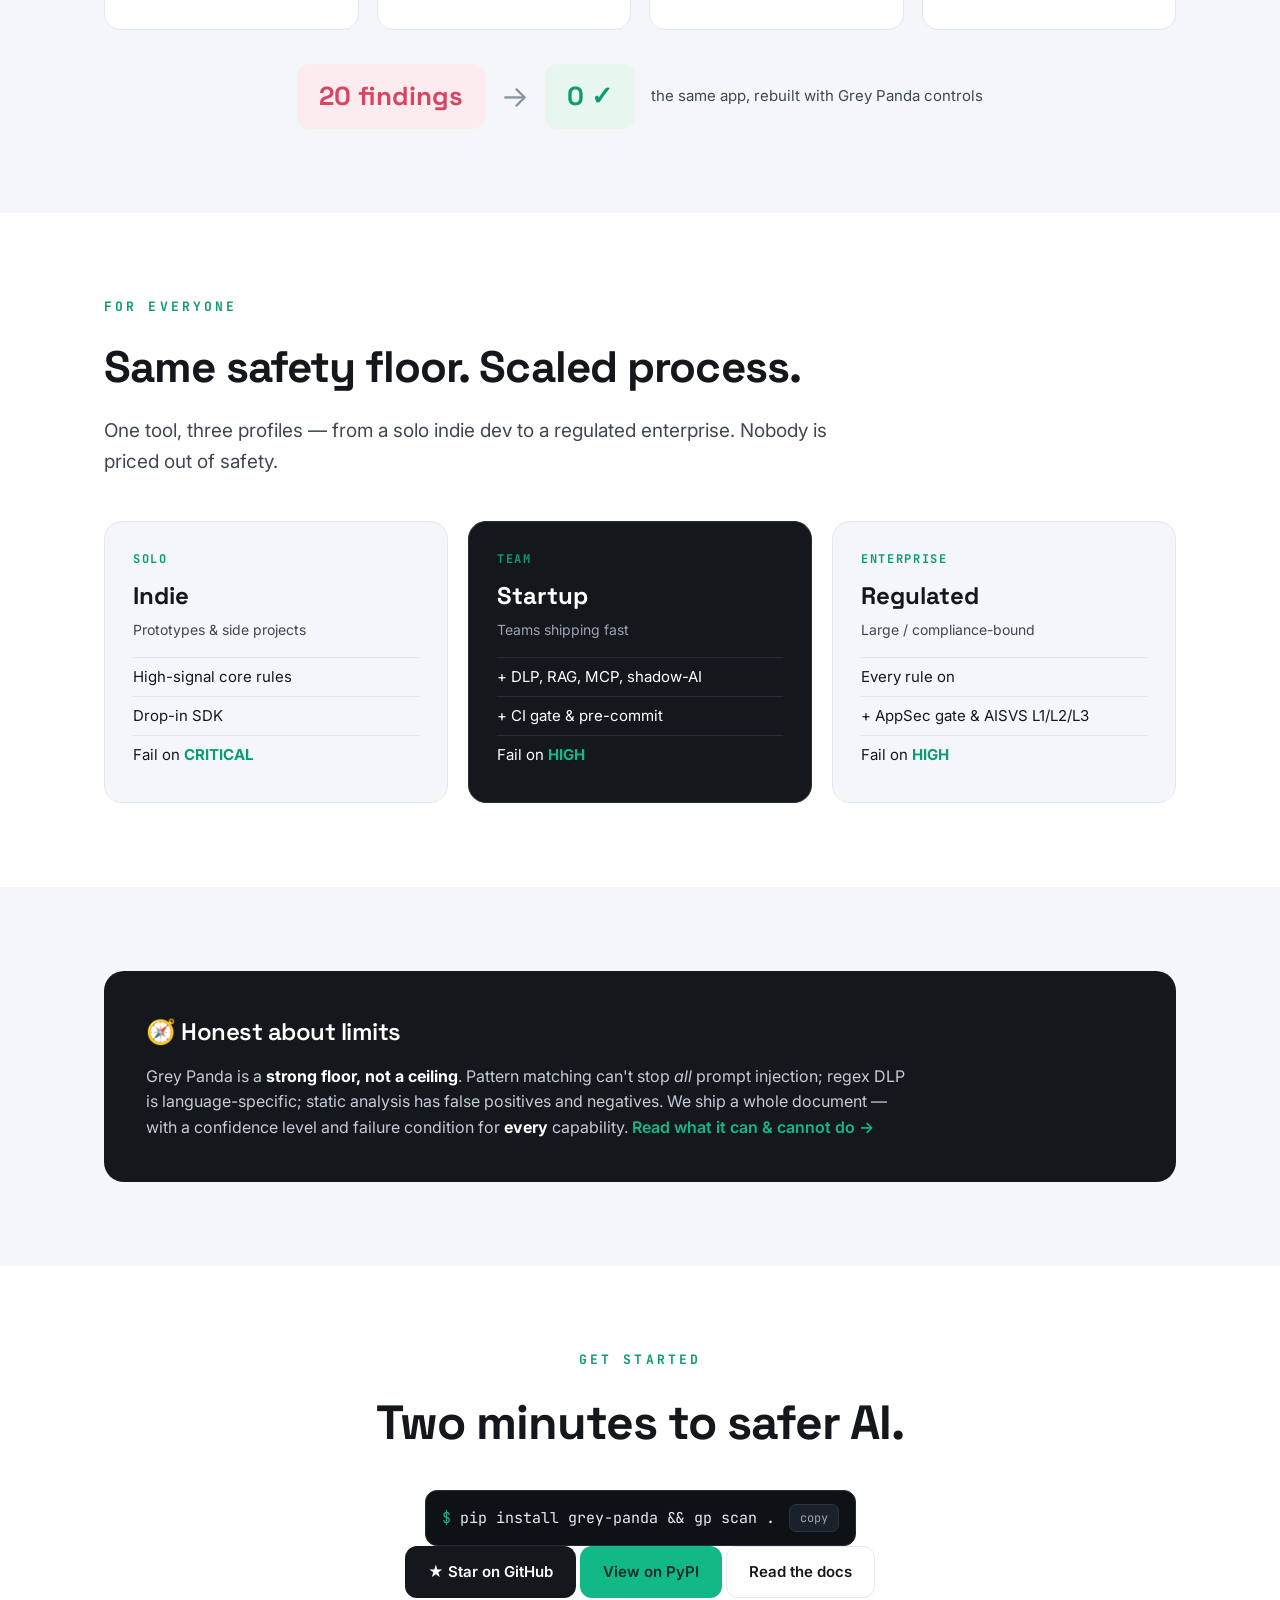
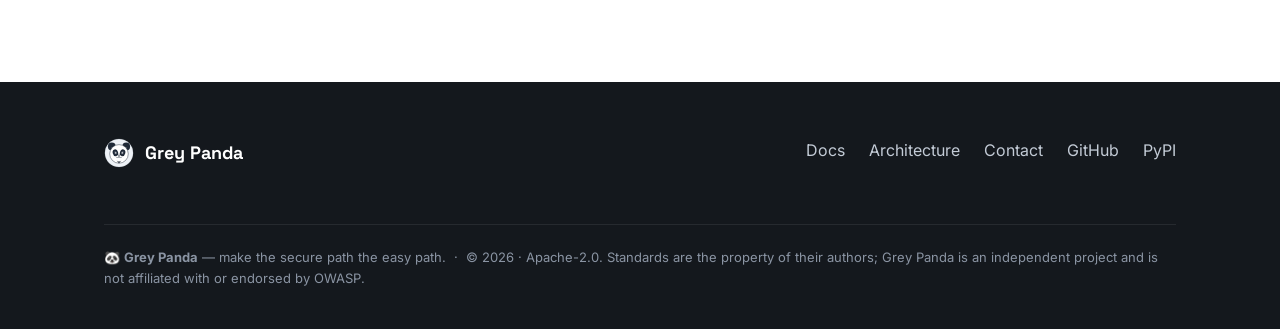
==== commit 63e3bfc8: "release: 1.0.3 — round-2 hardening + adversarial tests Driven by a second adversarial review. Closes" ====
--- a/docs/index.html
+++ b/docs/index.html
@@ -104,7 +104,7 @@
       <div class="step"><div class="s">STEP 3</div><div class="nm">SecureContext</div><div class="d">tag trust</div></div>
       <div class="step llm"><div class="s">STEP 4</div><div class="nm">LLM call</div><div class="d">your call — unchanged</div></div>
       <div class="step"><div class="s">STEP 5</div><div class="nm">DLPScanner</div><div class="d">scan the response</div></div>
-      <div class="step"><div class="s">STEP 6</div><div class="nm">OutputGuardrail</div><div class="d">block exfil / XSS</div></div>
+      <div class="step"><div class="s">STEP 6</div><div class="nm">OutputGuardrail</div><div class="d">escape → XSS-safe</div></div>
       <div class="step"><div class="s">STEP 7</div><div class="nm">AuditLogger</div><div class="d">zero-raw-text event</div></div>
     </div>
     <div class="card reveal d2" style="margin-top:26px;">
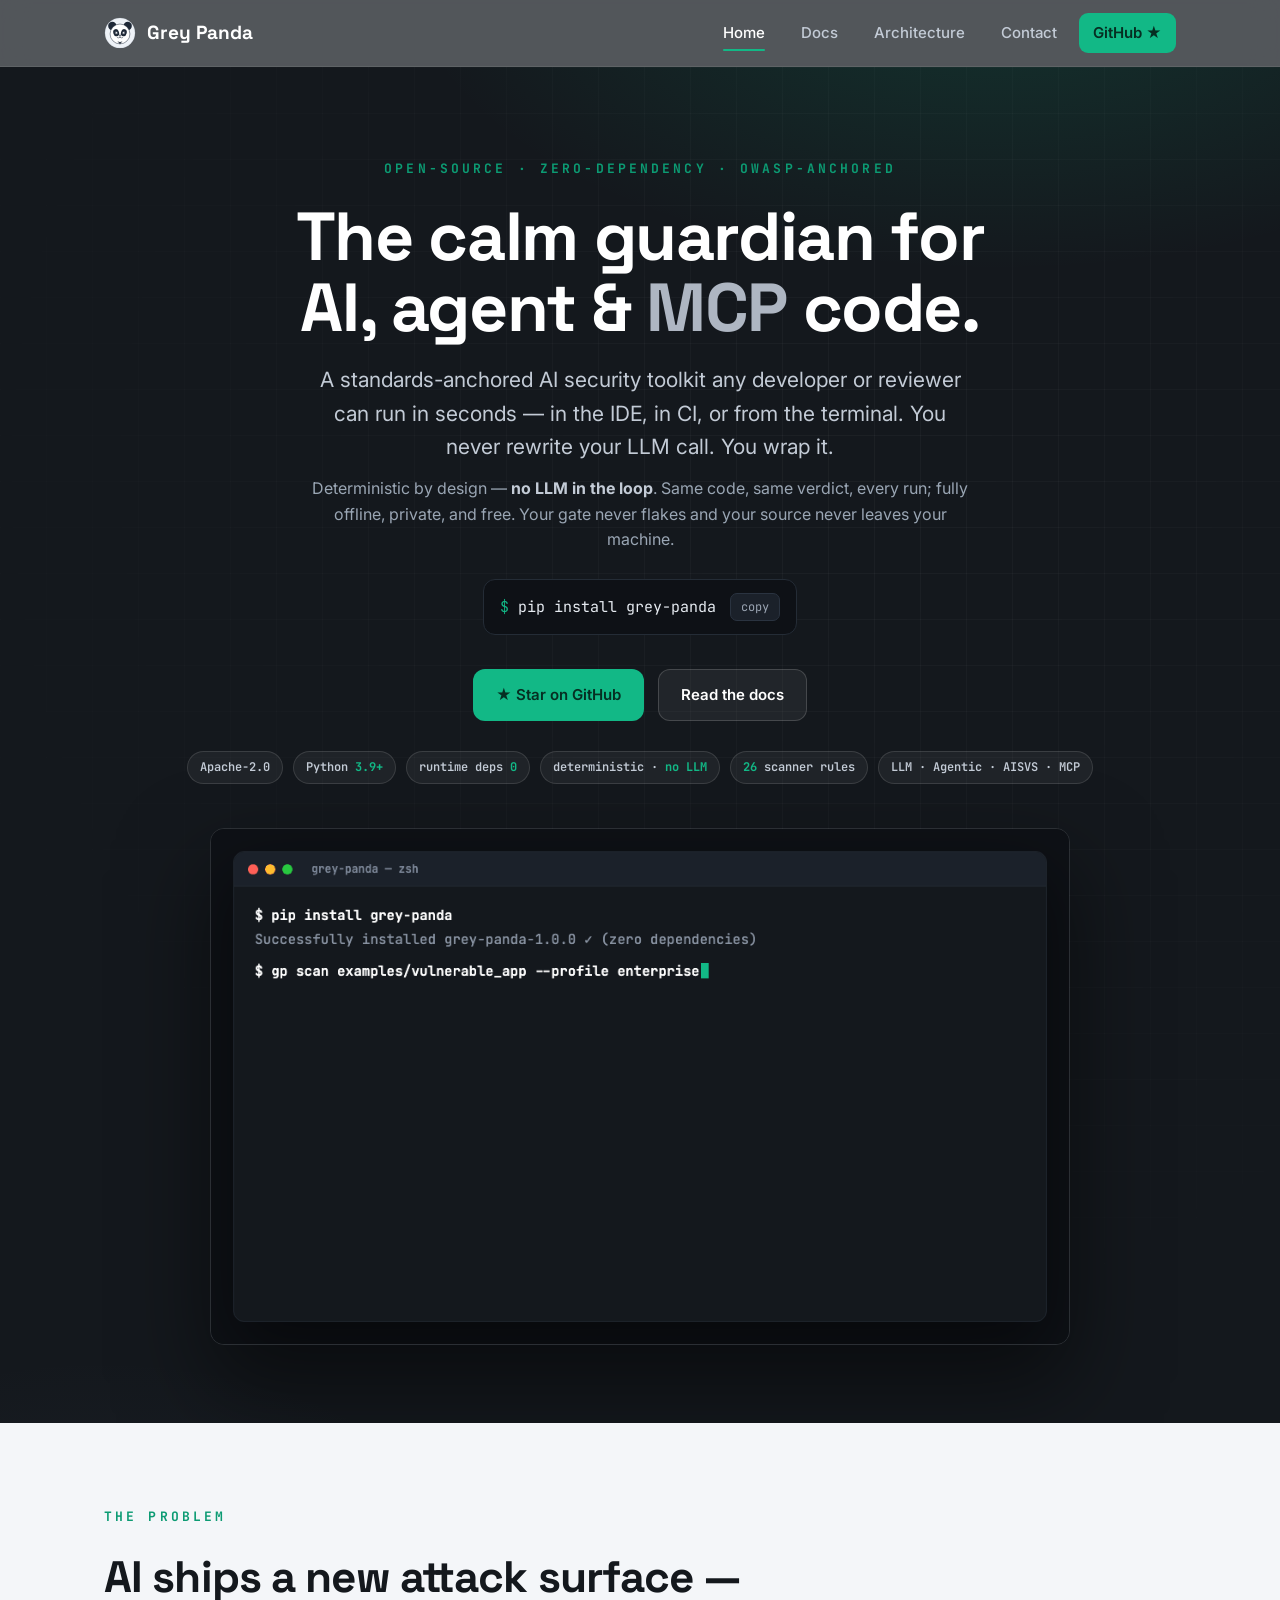
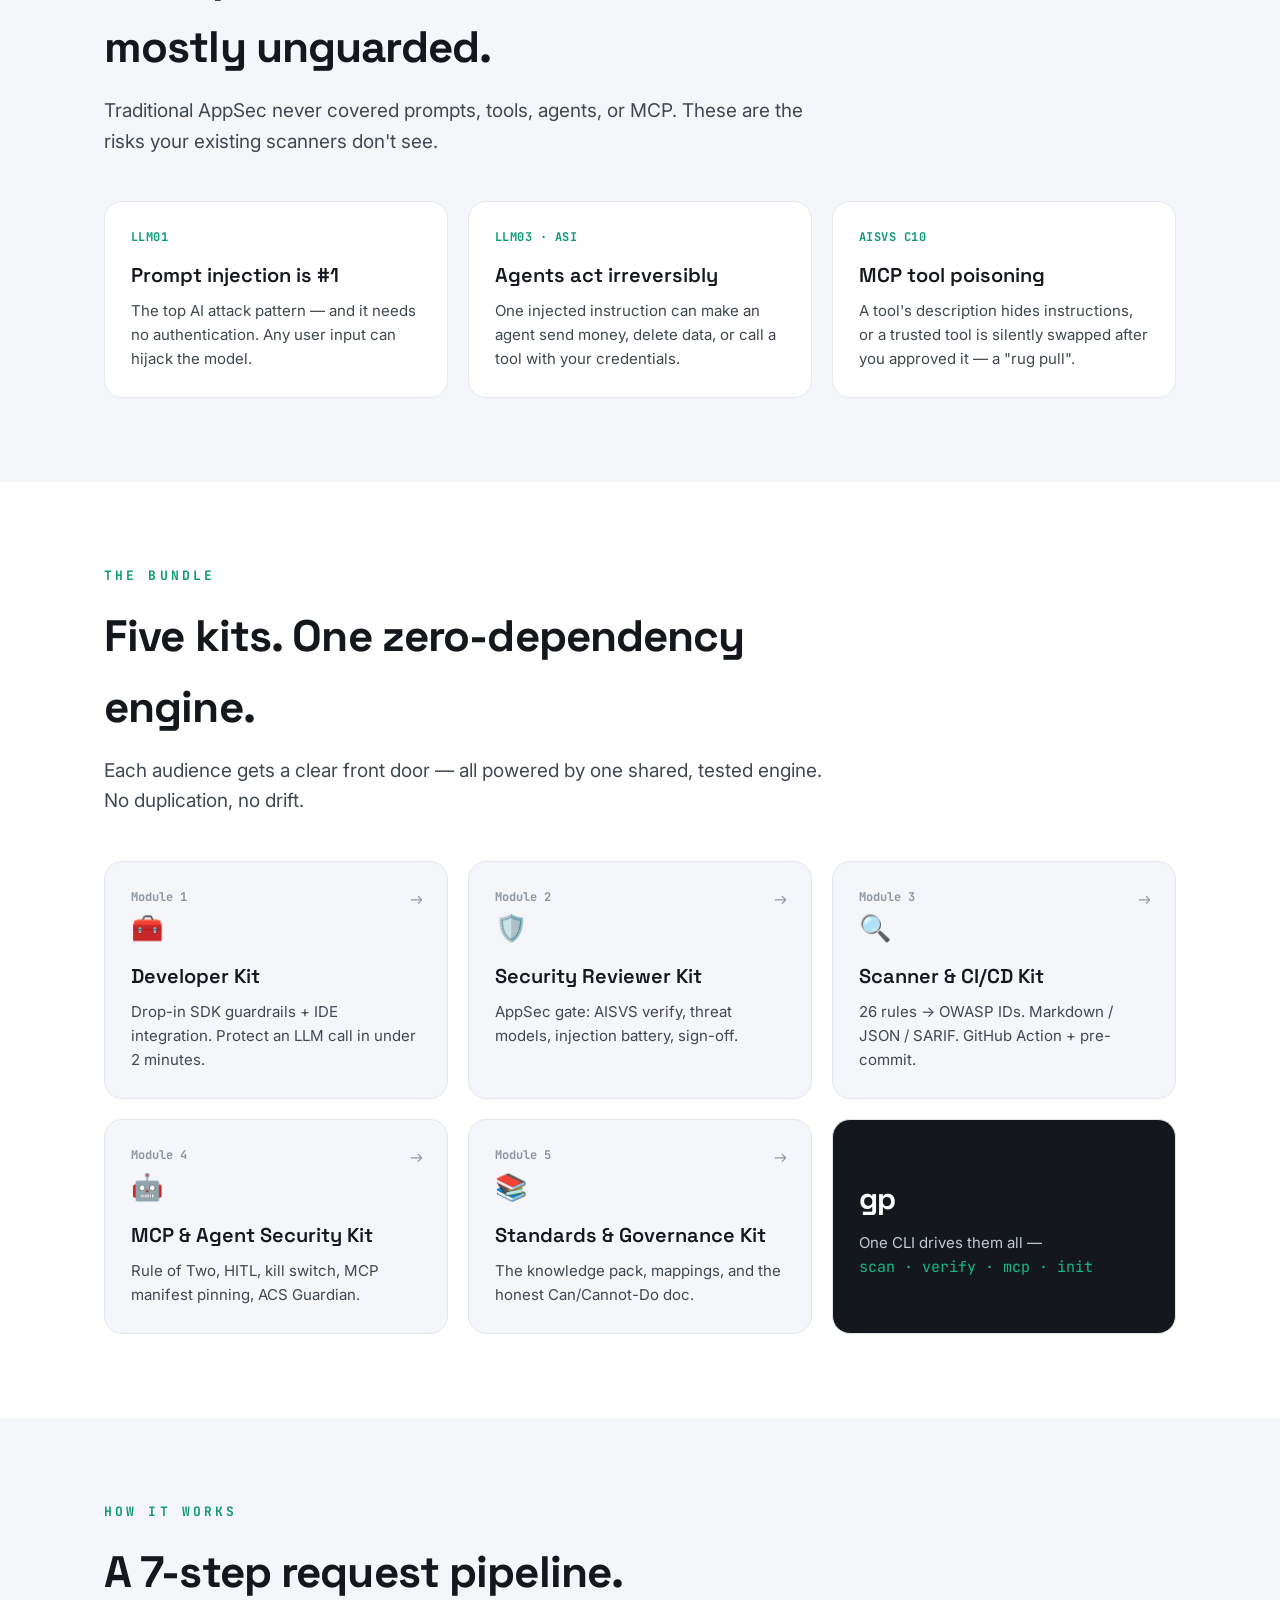
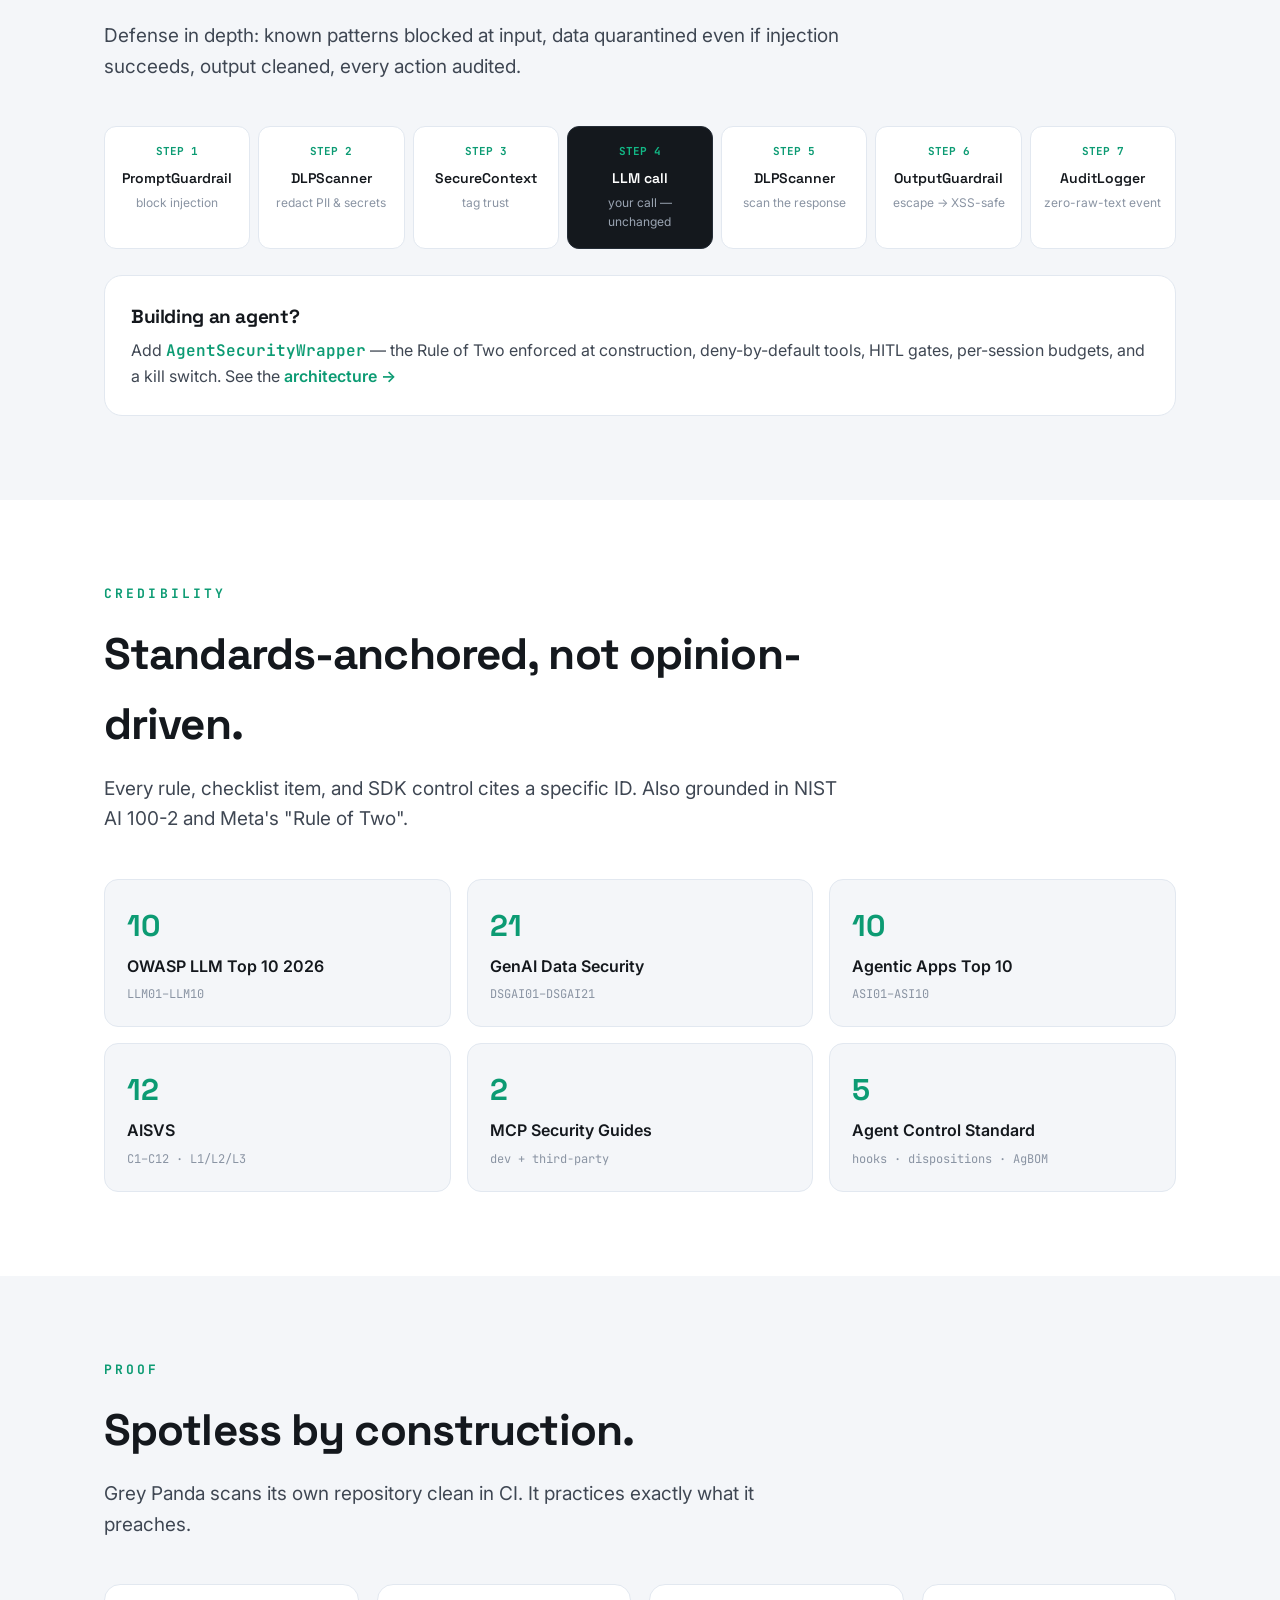
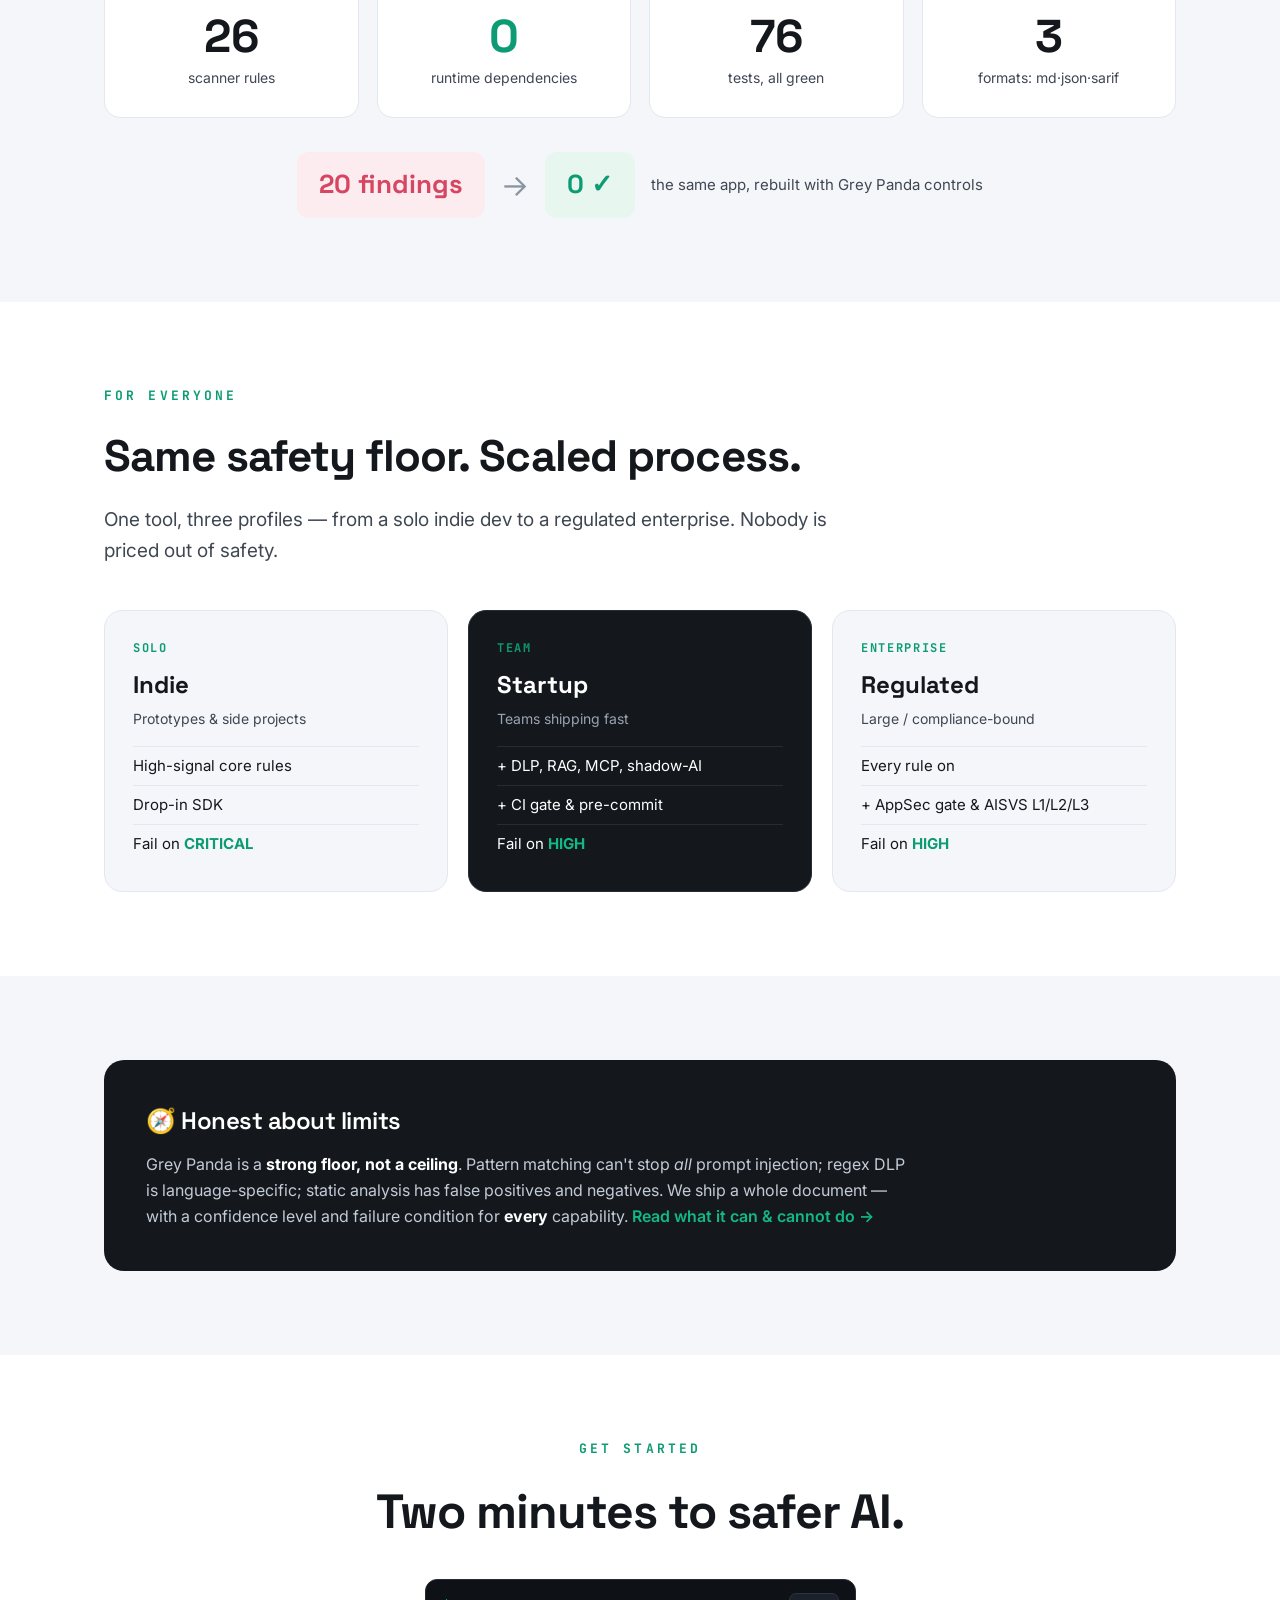
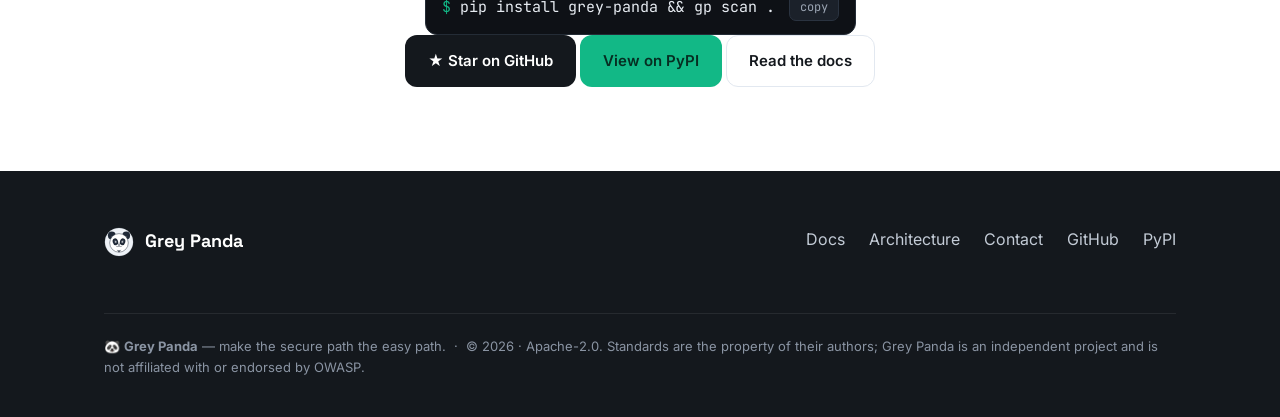
==== commit a9d27d2e: "Round-3 hardening: close ReDoS in PromptGuardrail, honest labeling, determinism framing (v1.0.5) Dri" ====
--- a/docs/index.html
+++ b/docs/index.html
@@ -36,6 +36,7 @@
     <div class="kicker reveal">Open-source · Zero-dependency · OWASP-anchored</div>
     <h1 class="disp reveal d1">The calm guardian for<br>AI, agent &amp; <span class="g">MCP</span> code.</h1>
     <p class="lede reveal d2">A standards-anchored AI security toolkit any developer or reviewer can run in seconds — in the IDE, in CI, or from the terminal. You never rewrite your LLM call. You wrap it.</p>
+    <p class="lede reveal d2" style="font-size:clamp(14px,1.7vw,16px);color:#9aa6b4;margin-top:12px;">Deterministic by design — <b style="color:#c3cbd6;">no LLM in the loop</b>. Same code, same verdict, every run; fully offline, private, and free. Your gate never flakes and your source never leaves your machine.</p>
     <div class="install reveal d3">
       <span><span class="p">$</span> pip install grey-panda</span>
       <button data-copy="pip install grey-panda">copy</button>
@@ -48,6 +49,7 @@
       <span class="badge">Apache-2.0</span>
       <span class="badge">Python <b>3.9+</b></span>
       <span class="badge">runtime deps <b>0</b></span>
+      <span class="badge">deterministic · <b>no LLM</b></span>
       <span class="badge"><b>26</b> scanner rules</span>
       <span class="badge">LLM · Agentic · AISVS · MCP</span>
     </div>
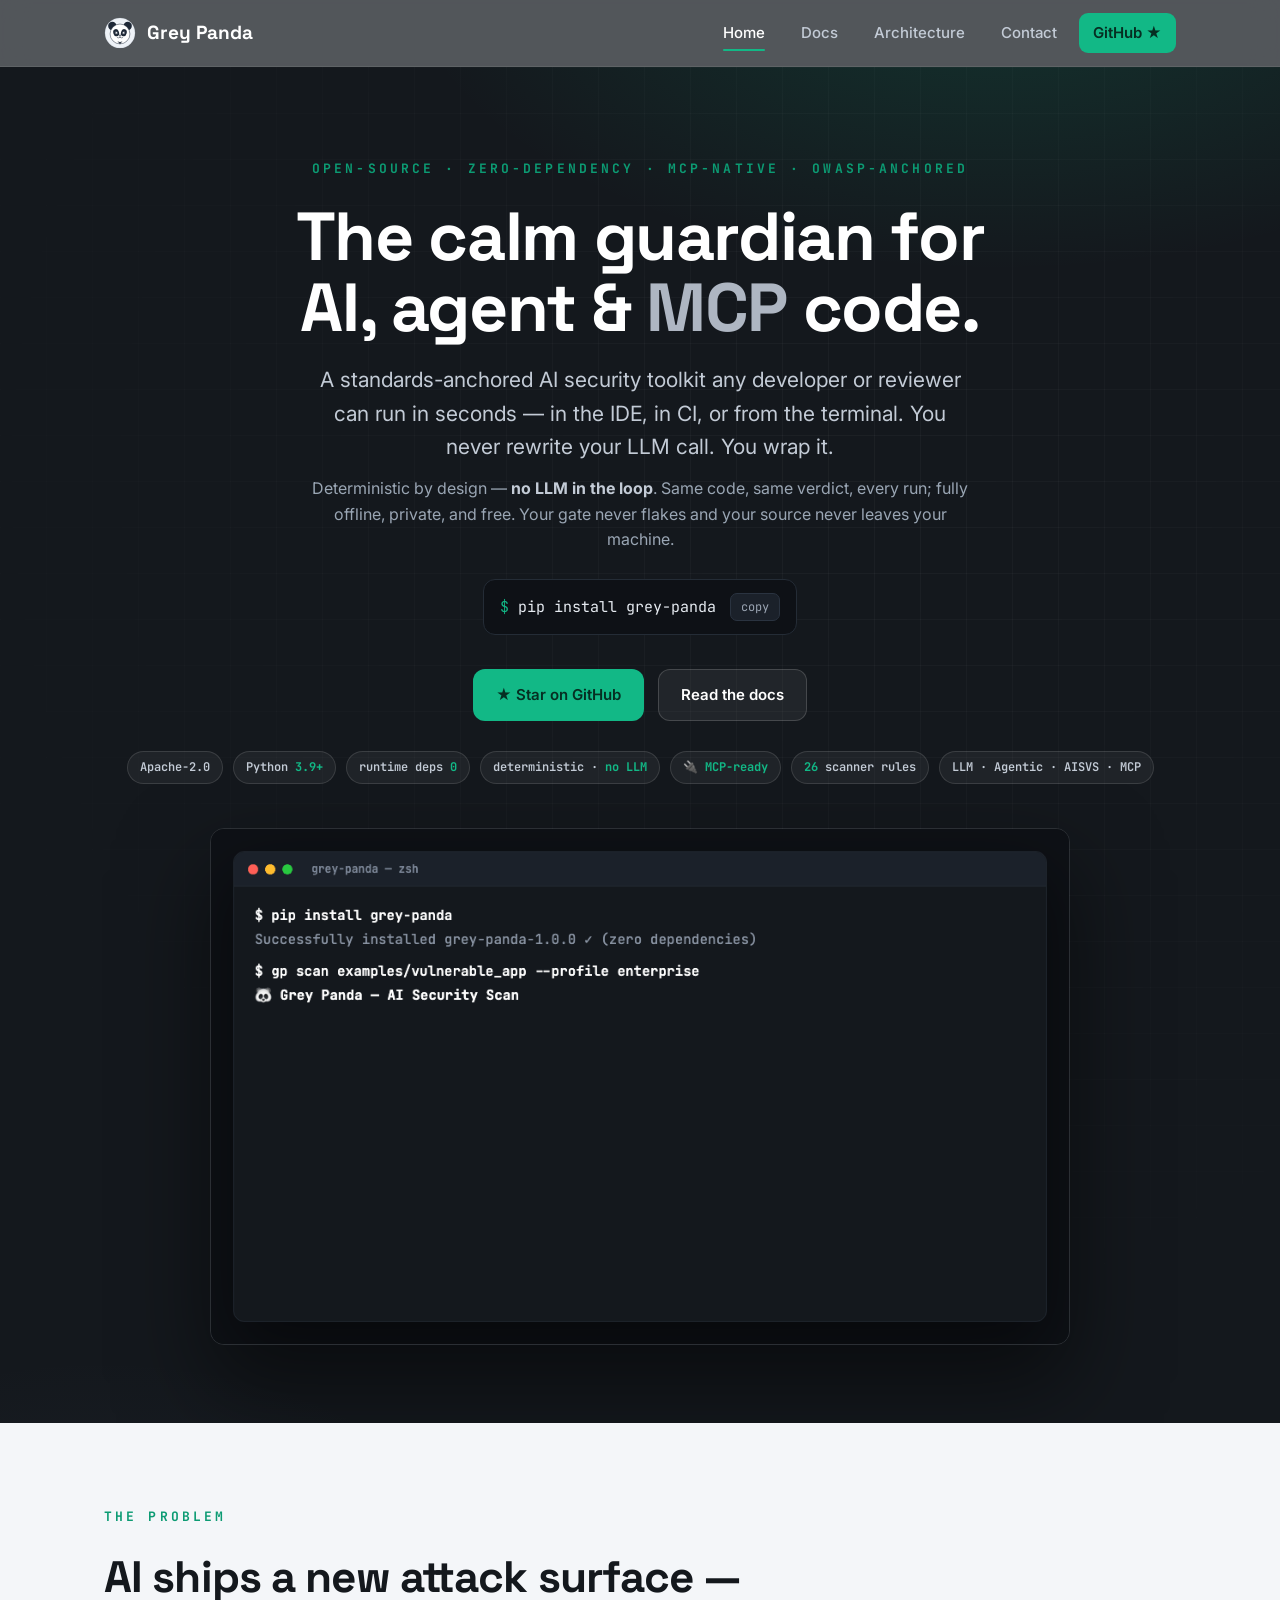
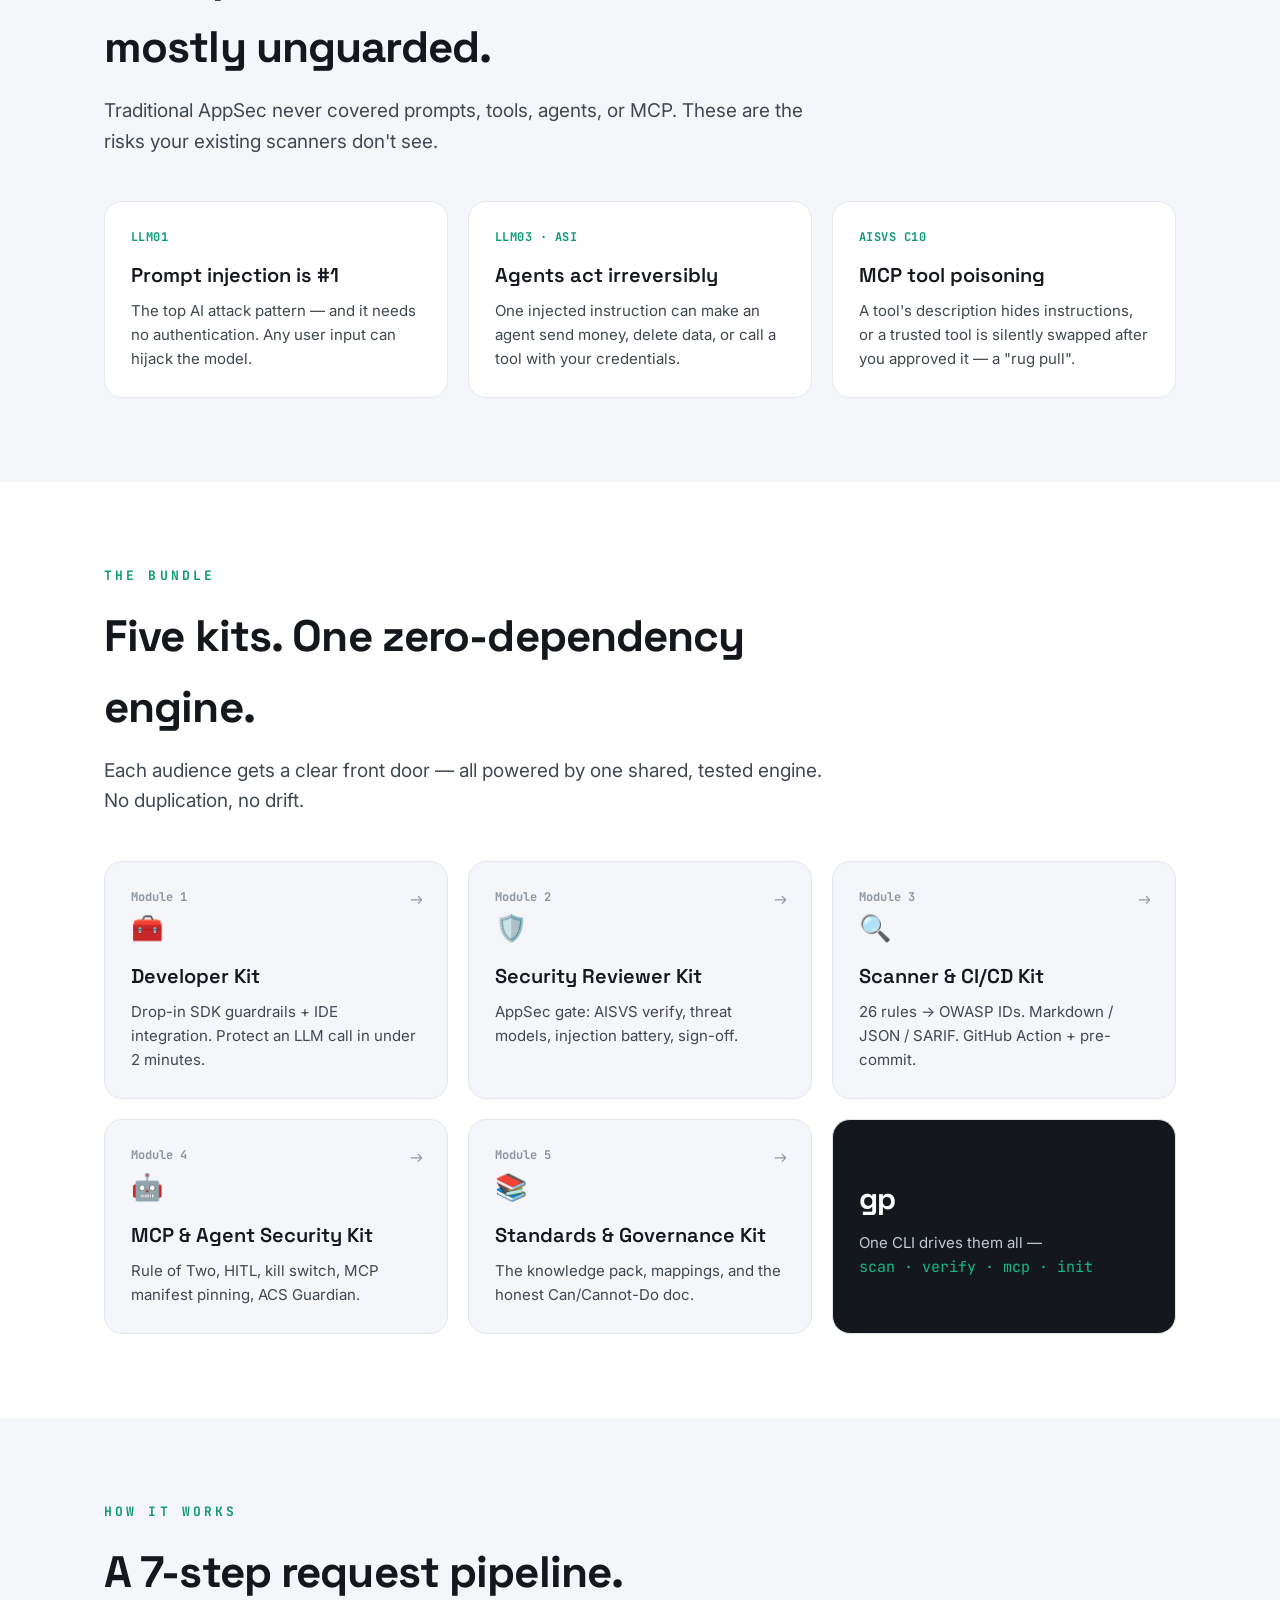
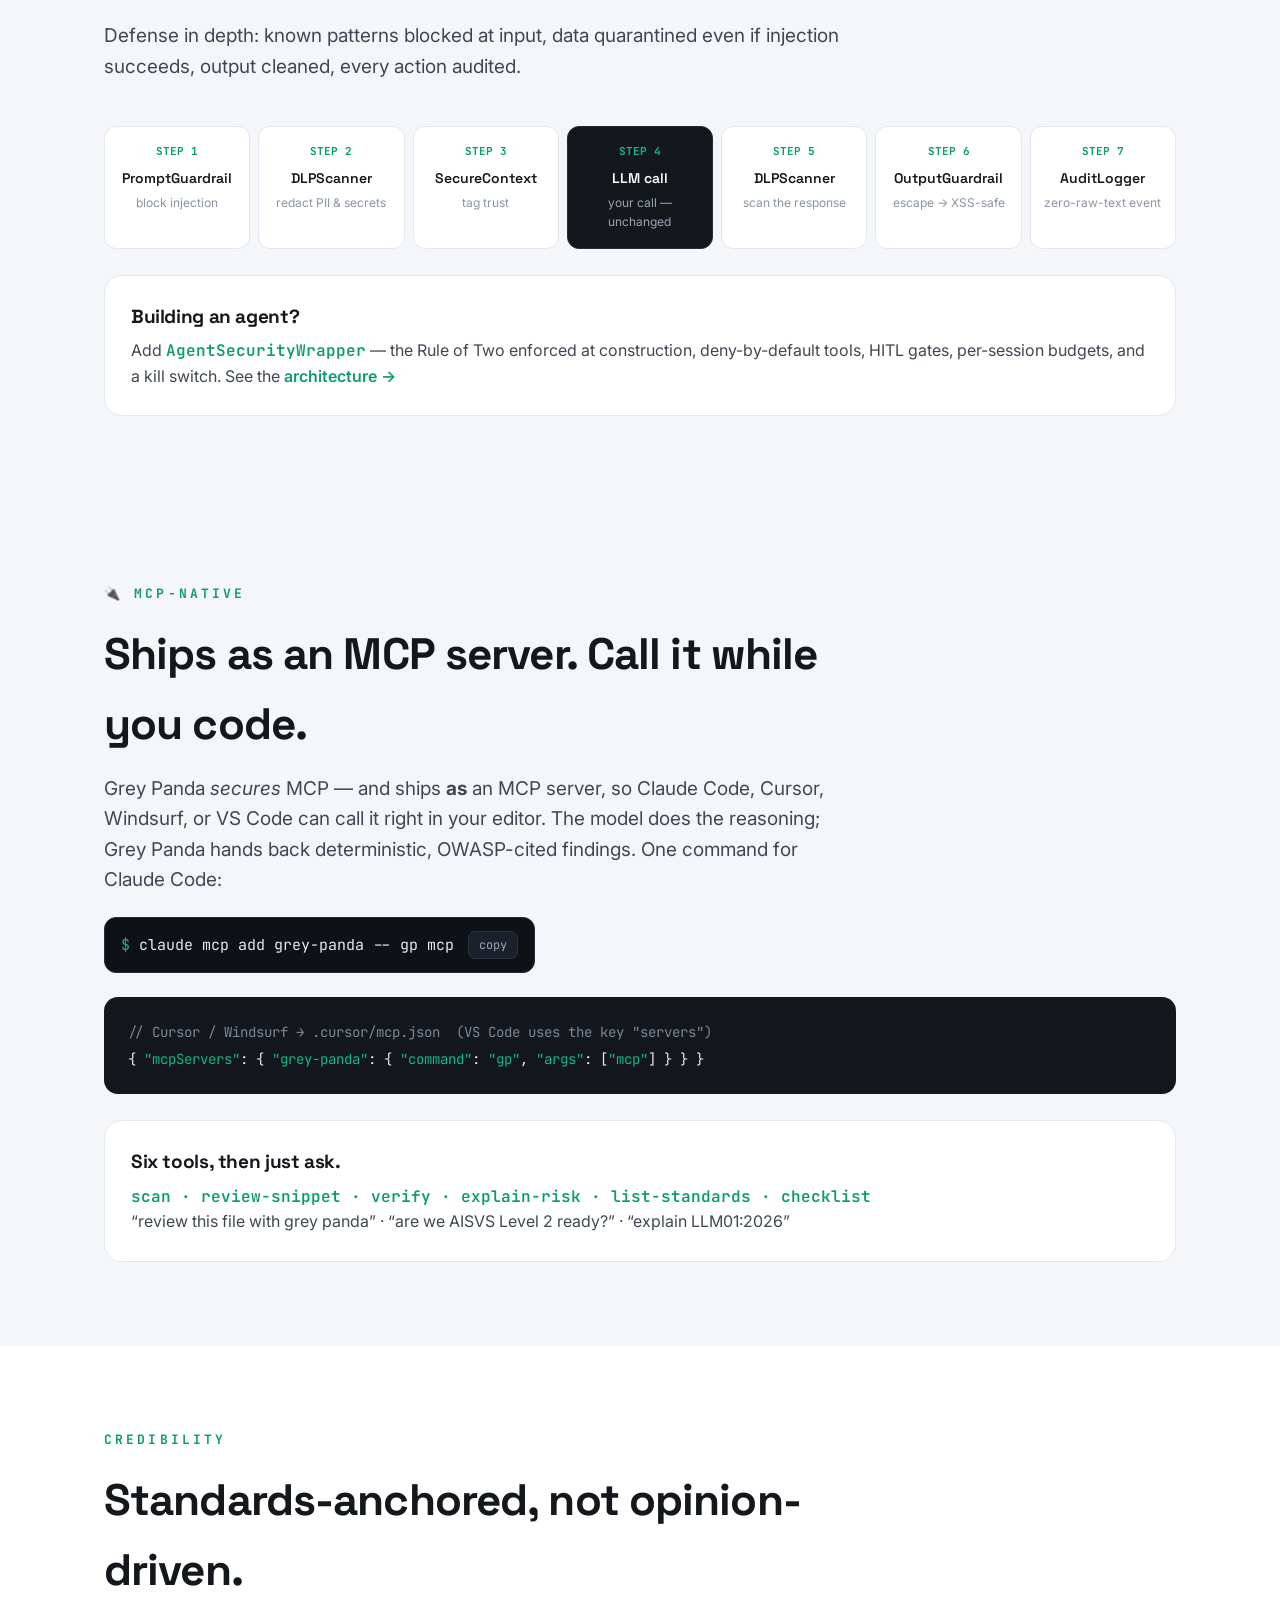
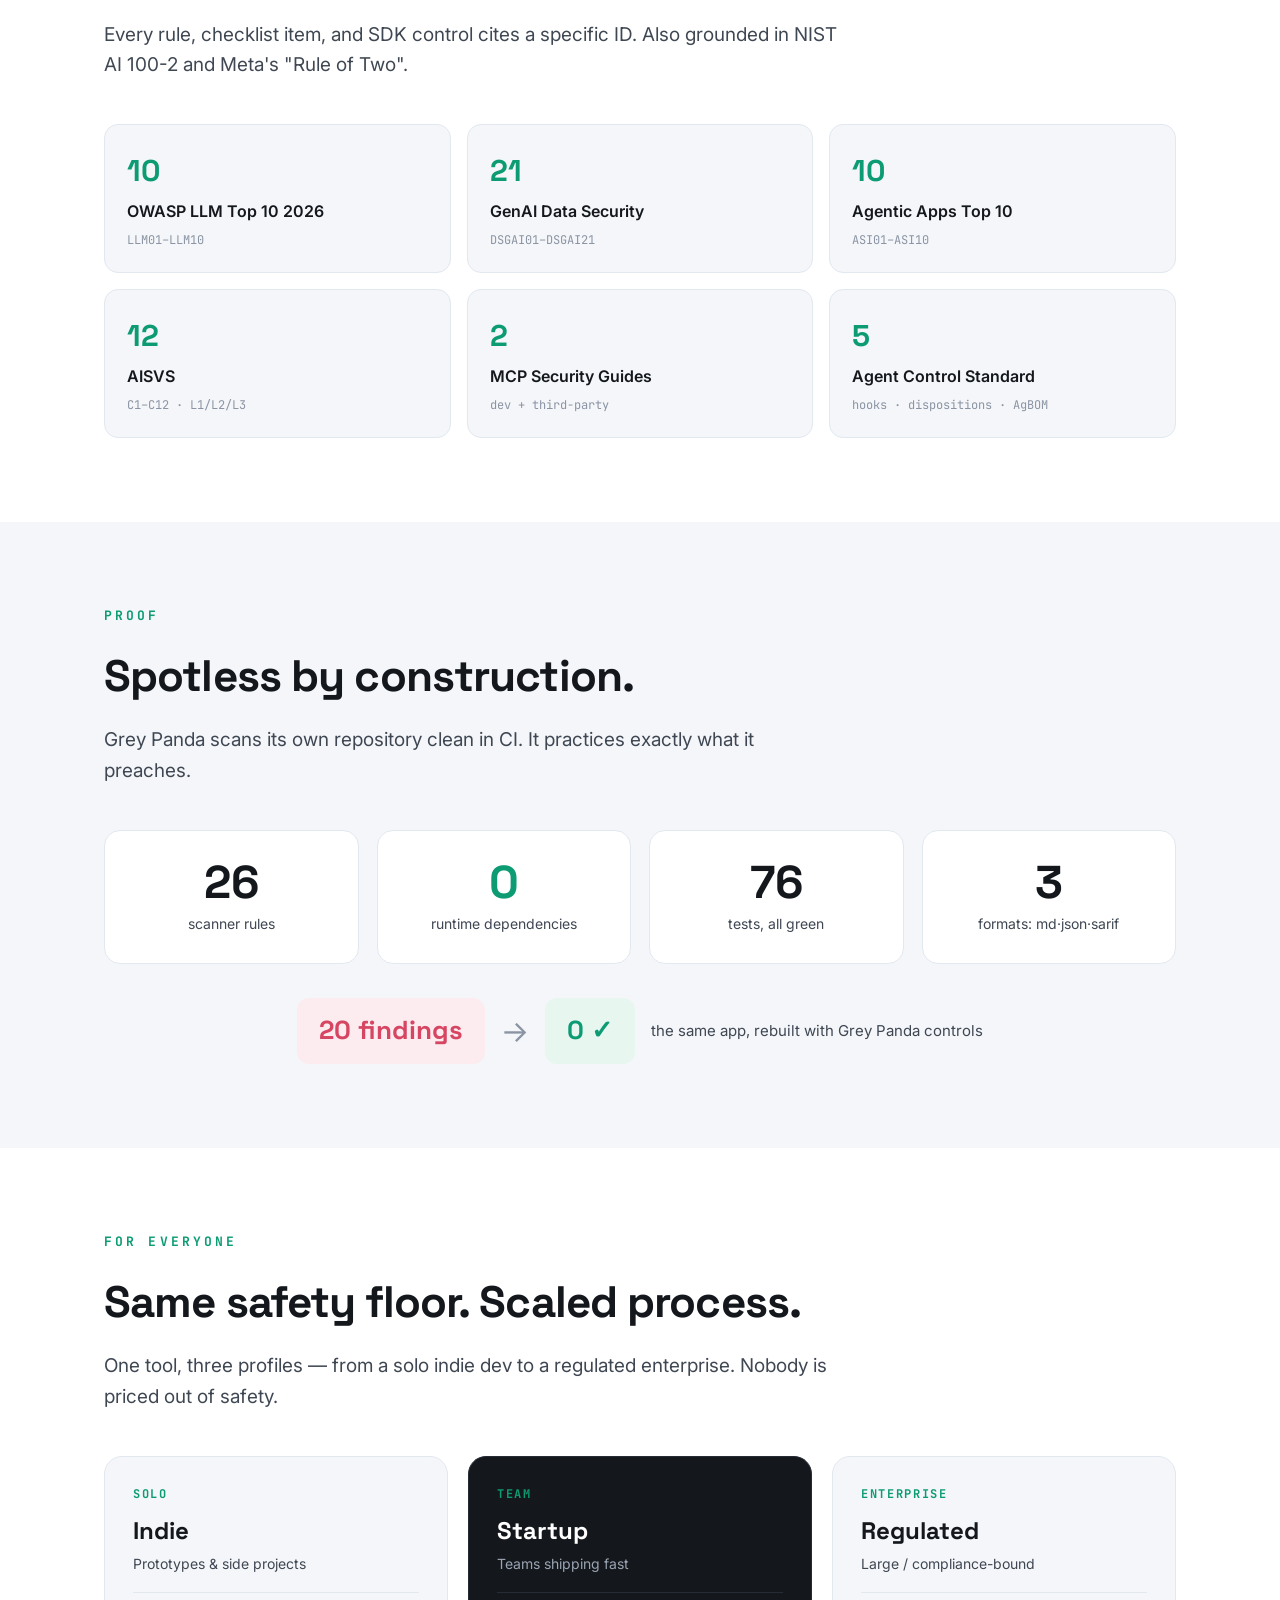
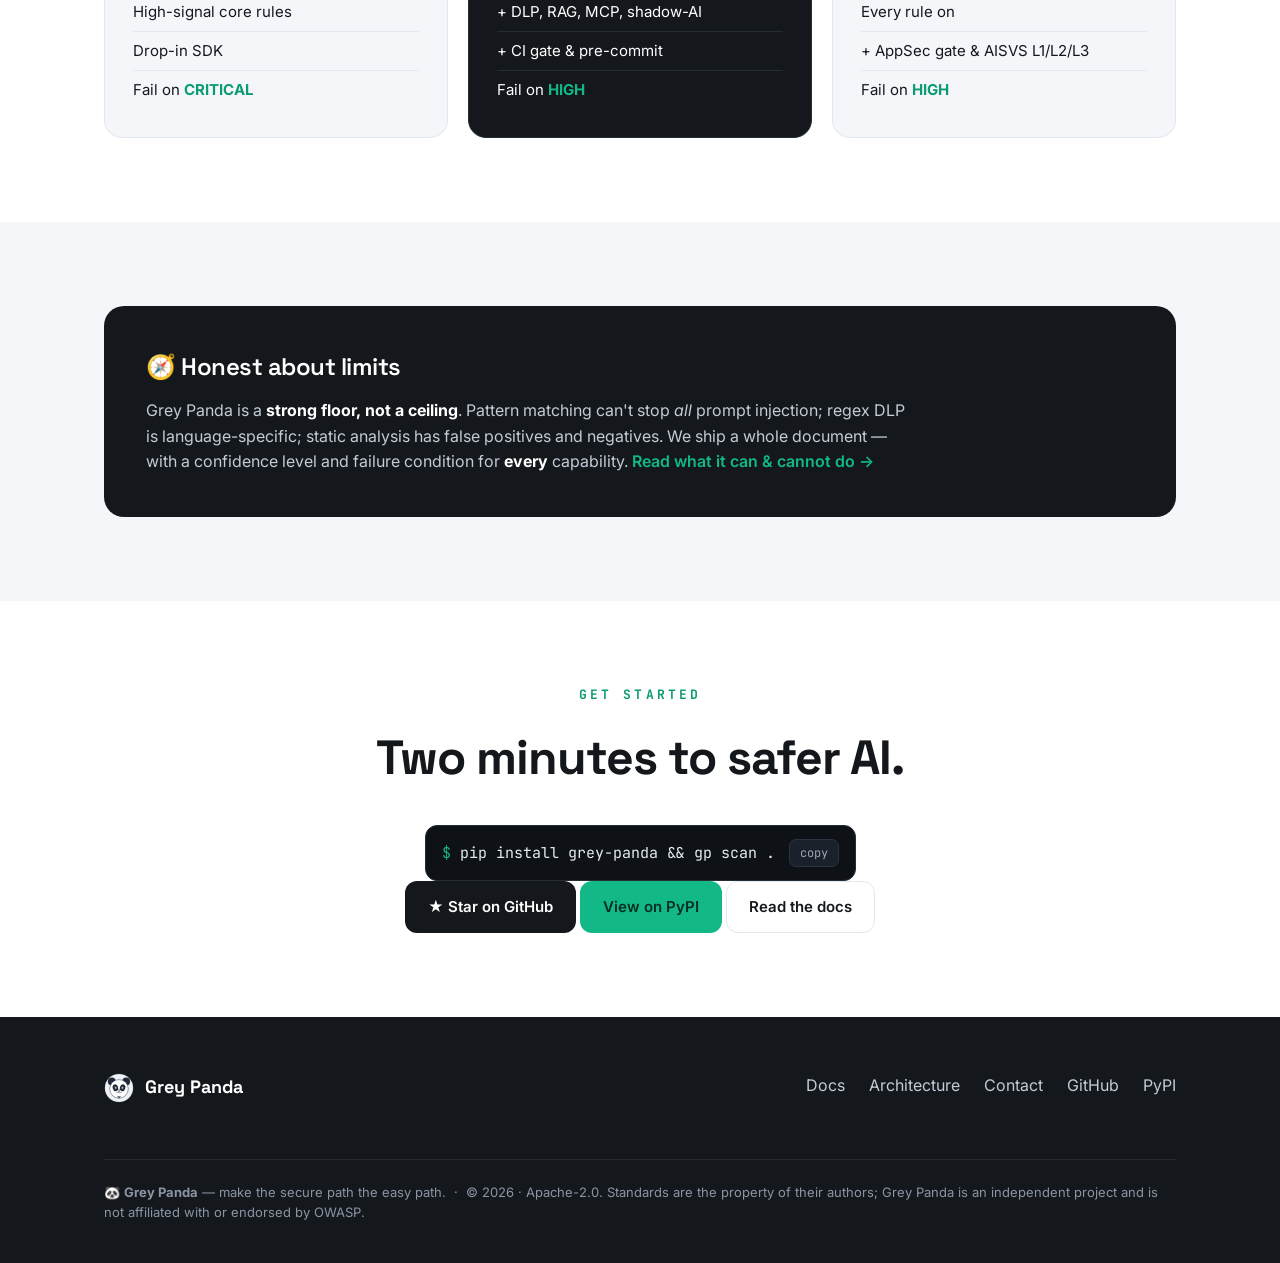
==== commit fb07ab2f: "Make the MCP server launch-ready: new verify tool, hardening, tests, one-command install (v1.0.6) Gr" ====
--- a/docs/index.html
+++ b/docs/index.html
@@ -33,7 +33,7 @@
 <header class="hero" id="top">
   <div class="grid"></div>
   <div class="wrap">
-    <div class="kicker reveal">Open-source · Zero-dependency · OWASP-anchored</div>
+    <div class="kicker reveal">Open-source · Zero-dependency · MCP-native · OWASP-anchored</div>
     <h1 class="disp reveal d1">The calm guardian for<br>AI, agent &amp; <span class="g">MCP</span> code.</h1>
     <p class="lede reveal d2">A standards-anchored AI security toolkit any developer or reviewer can run in seconds — in the IDE, in CI, or from the terminal. You never rewrite your LLM call. You wrap it.</p>
     <p class="lede reveal d2" style="font-size:clamp(14px,1.7vw,16px);color:#9aa6b4;margin-top:12px;">Deterministic by design — <b style="color:#c3cbd6;">no LLM in the loop</b>. Same code, same verdict, every run; fully offline, private, and free. Your gate never flakes and your source never leaves your machine.</p>
@@ -50,6 +50,7 @@
       <span class="badge">Python <b>3.9+</b></span>
       <span class="badge">runtime deps <b>0</b></span>
       <span class="badge">deterministic · <b>no LLM</b></span>
+      <span class="badge">🔌 <b>MCP-ready</b></span>
       <span class="badge"><b>26</b> scanner rules</span>
       <span class="badge">LLM · Agentic · AISVS · MCP</span>
     </div>
@@ -116,6 +117,29 @@
   </div>
 </section>
 
+<section id="ide">
+  <div class="wrap">
+    <div class="head reveal">
+      <div class="kicker">🔌 MCP-native</div>
+      <h2 class="disp">Ships as an MCP server. Call it while you code.</h2>
+      <p>Grey Panda <i>secures</i> MCP — and ships <b>as</b> an MCP server, so Claude Code, Cursor, Windsurf, or VS Code can call it right in your editor. The model does the reasoning; Grey Panda hands back deterministic, OWASP-cited findings. One command for Claude Code:</p>
+    </div>
+    <div class="install reveal d1" style="margin-top:22px;">
+      <span><span class="p">$</span> claude mcp add grey-panda -- gp mcp</span>
+      <button data-copy="claude mcp add grey-panda -- gp mcp">copy</button>
+    </div>
+    <div class="codeblock reveal d2">
+<span class="c">// Cursor / Windsurf → .cursor/mcp.json &nbsp;(VS Code uses the key "servers")</span><br>
+{ <span class="g">"mcpServers"</span>: { <span class="g">"grey-panda"</span>: { <span class="g">"command"</span>: <span class="g">"gp"</span>, <span class="g">"args"</span>: [<span class="g">"mcp"</span>] } } }
+    </div>
+    <div class="card reveal d2" style="margin-top:26px;">
+      <b class="disp" style="font-size:19px;">Six tools, then just ask.</b>
+      <p style="margin-top:6px;font-size:16px;"><span class="mono" style="color:var(--jade-d);font-weight:600;">scan · review-snippet · verify · explain-risk · list-standards · checklist</span><br>
+      <span style="color:var(--slate);">“review this file with grey panda” · “are we AISVS Level 2 ready?” · “explain LLM01:2026”</span></p>
+    </div>
+  </div>
+</section>
+
 <section class="alt" id="standards">
   <div class="wrap">
     <div class="head reveal">
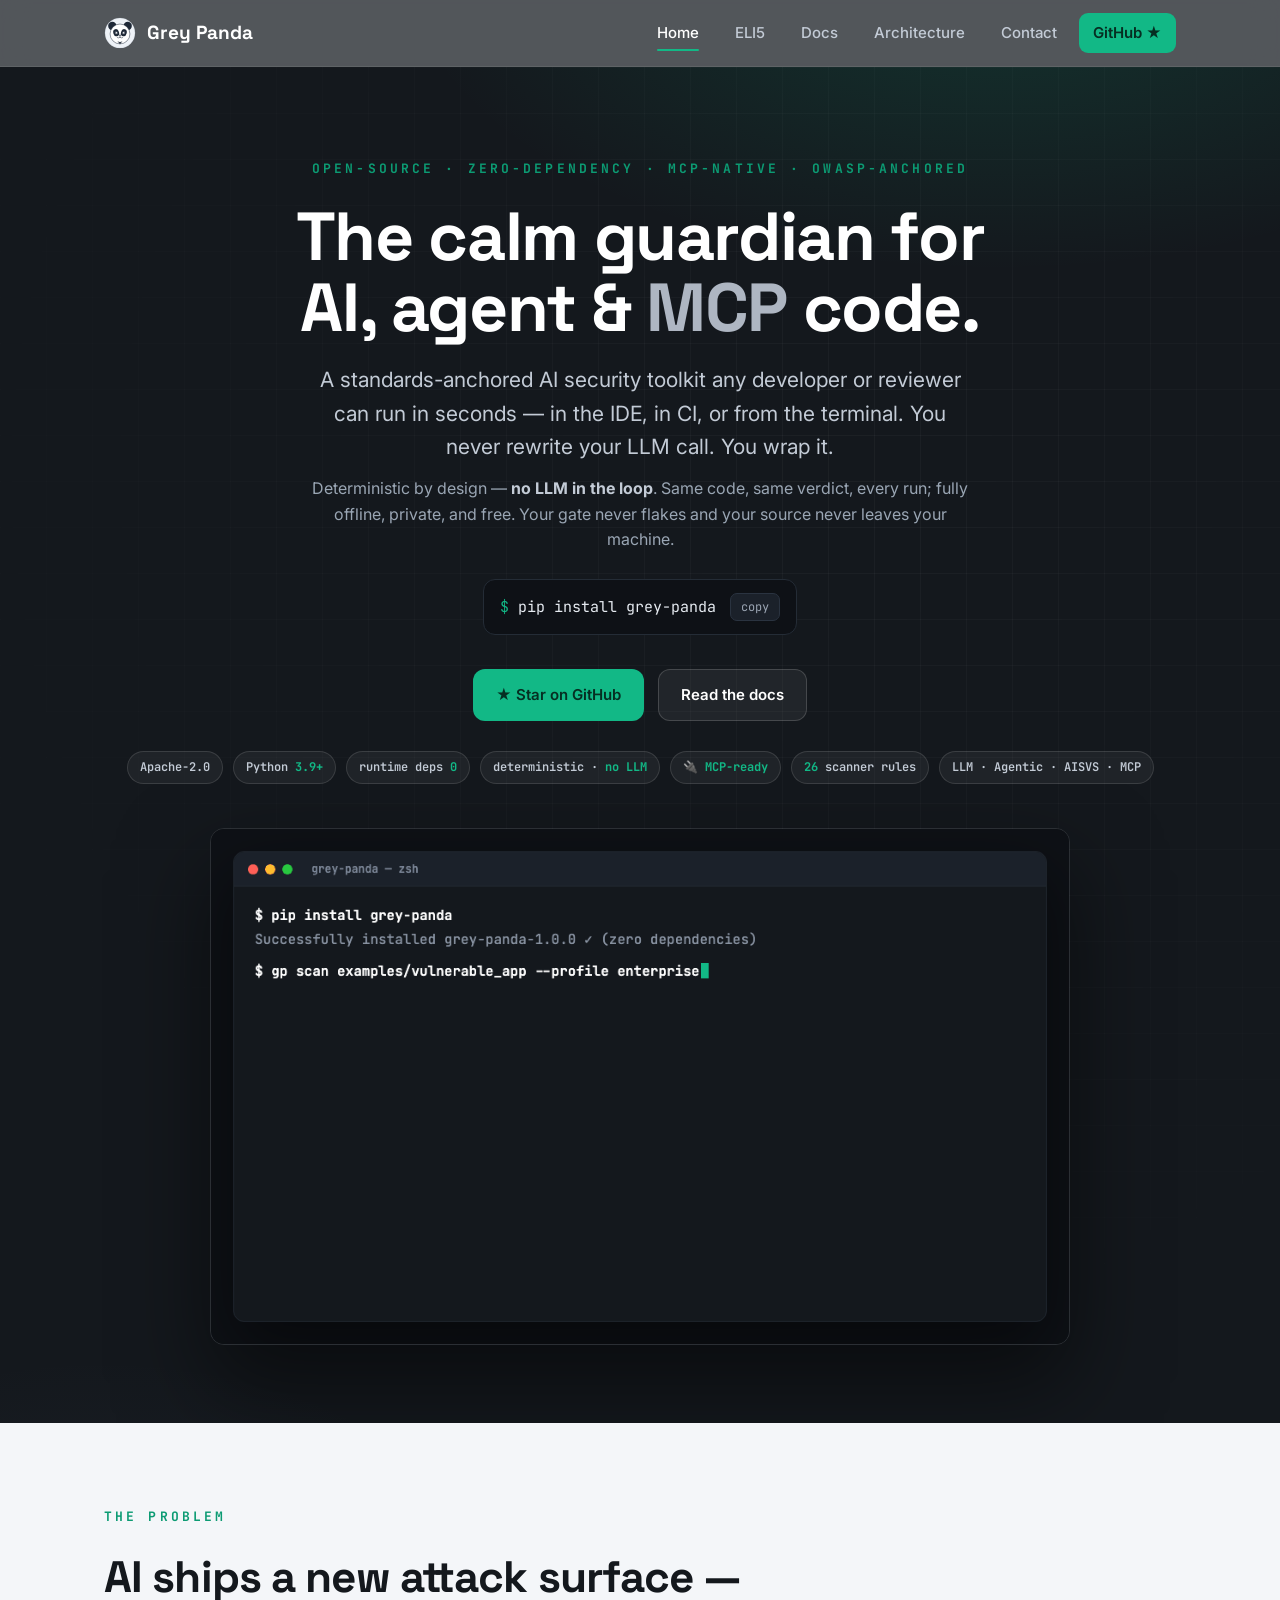
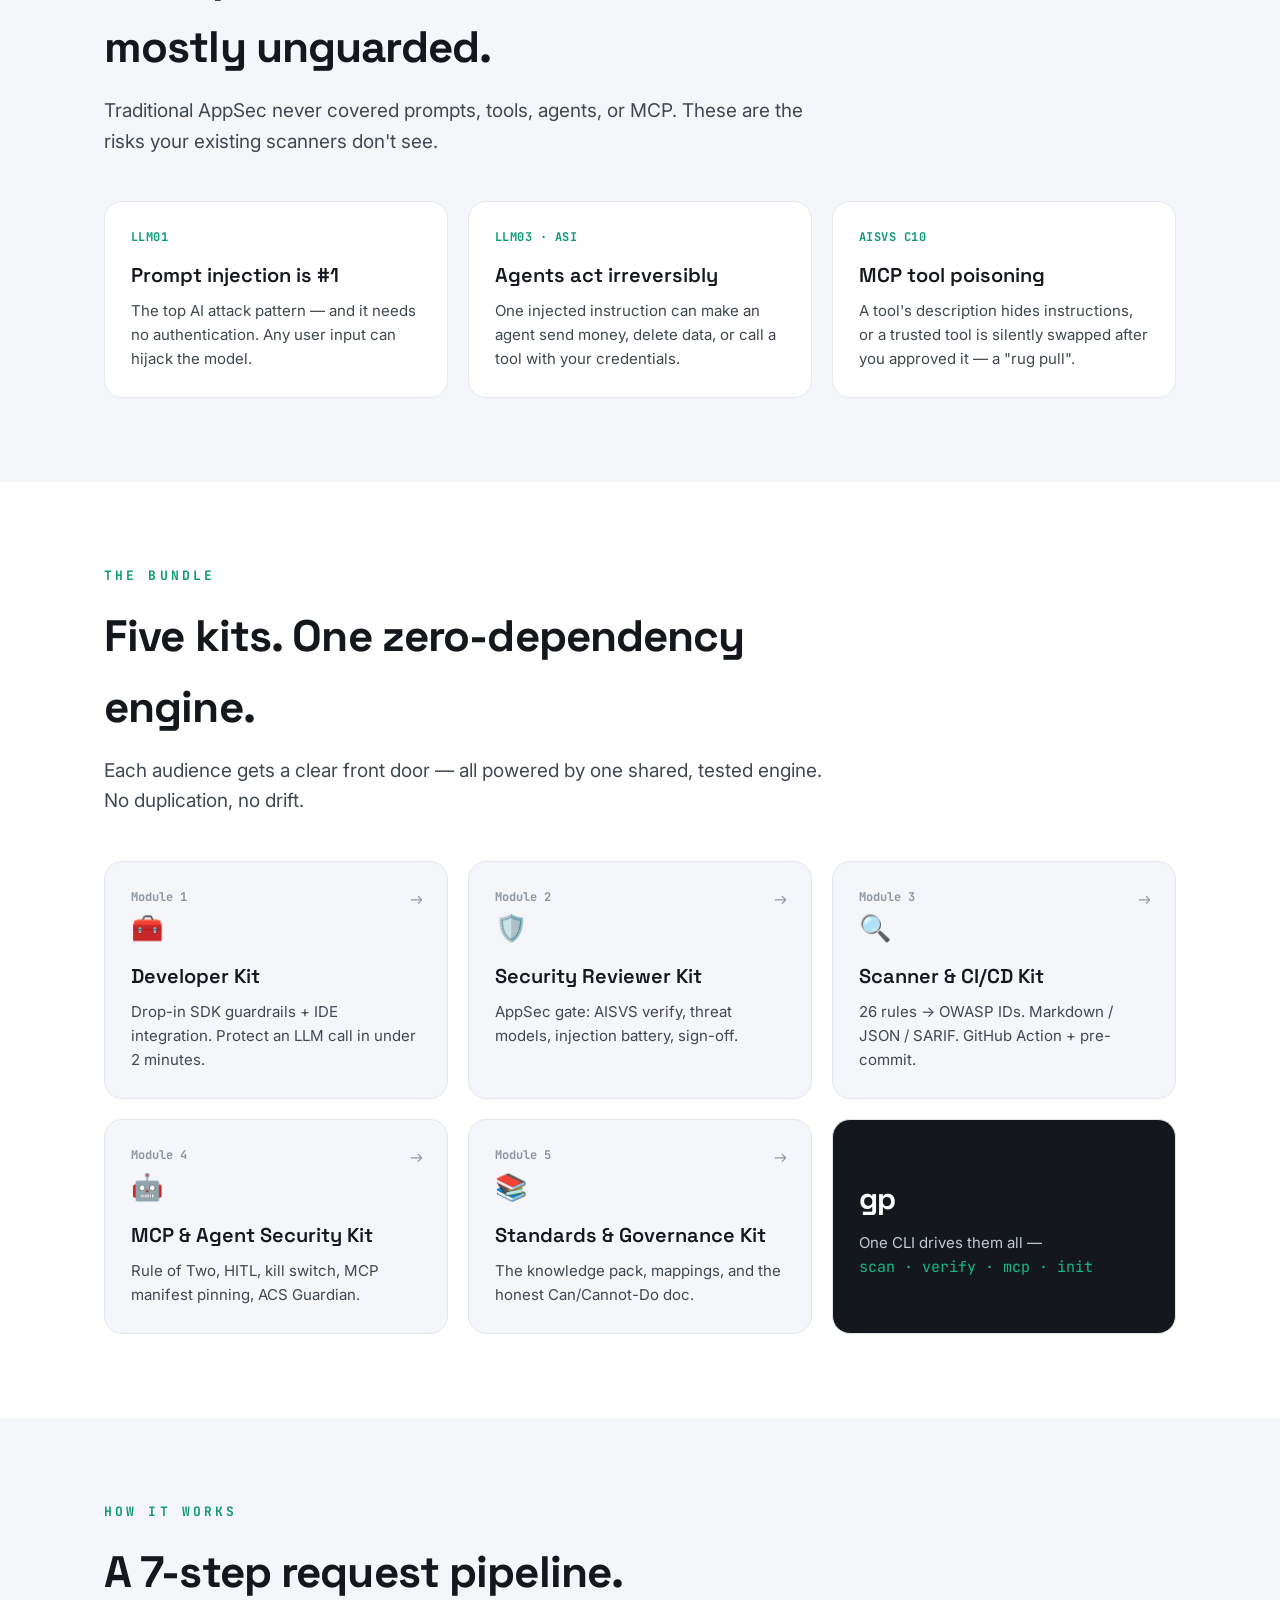
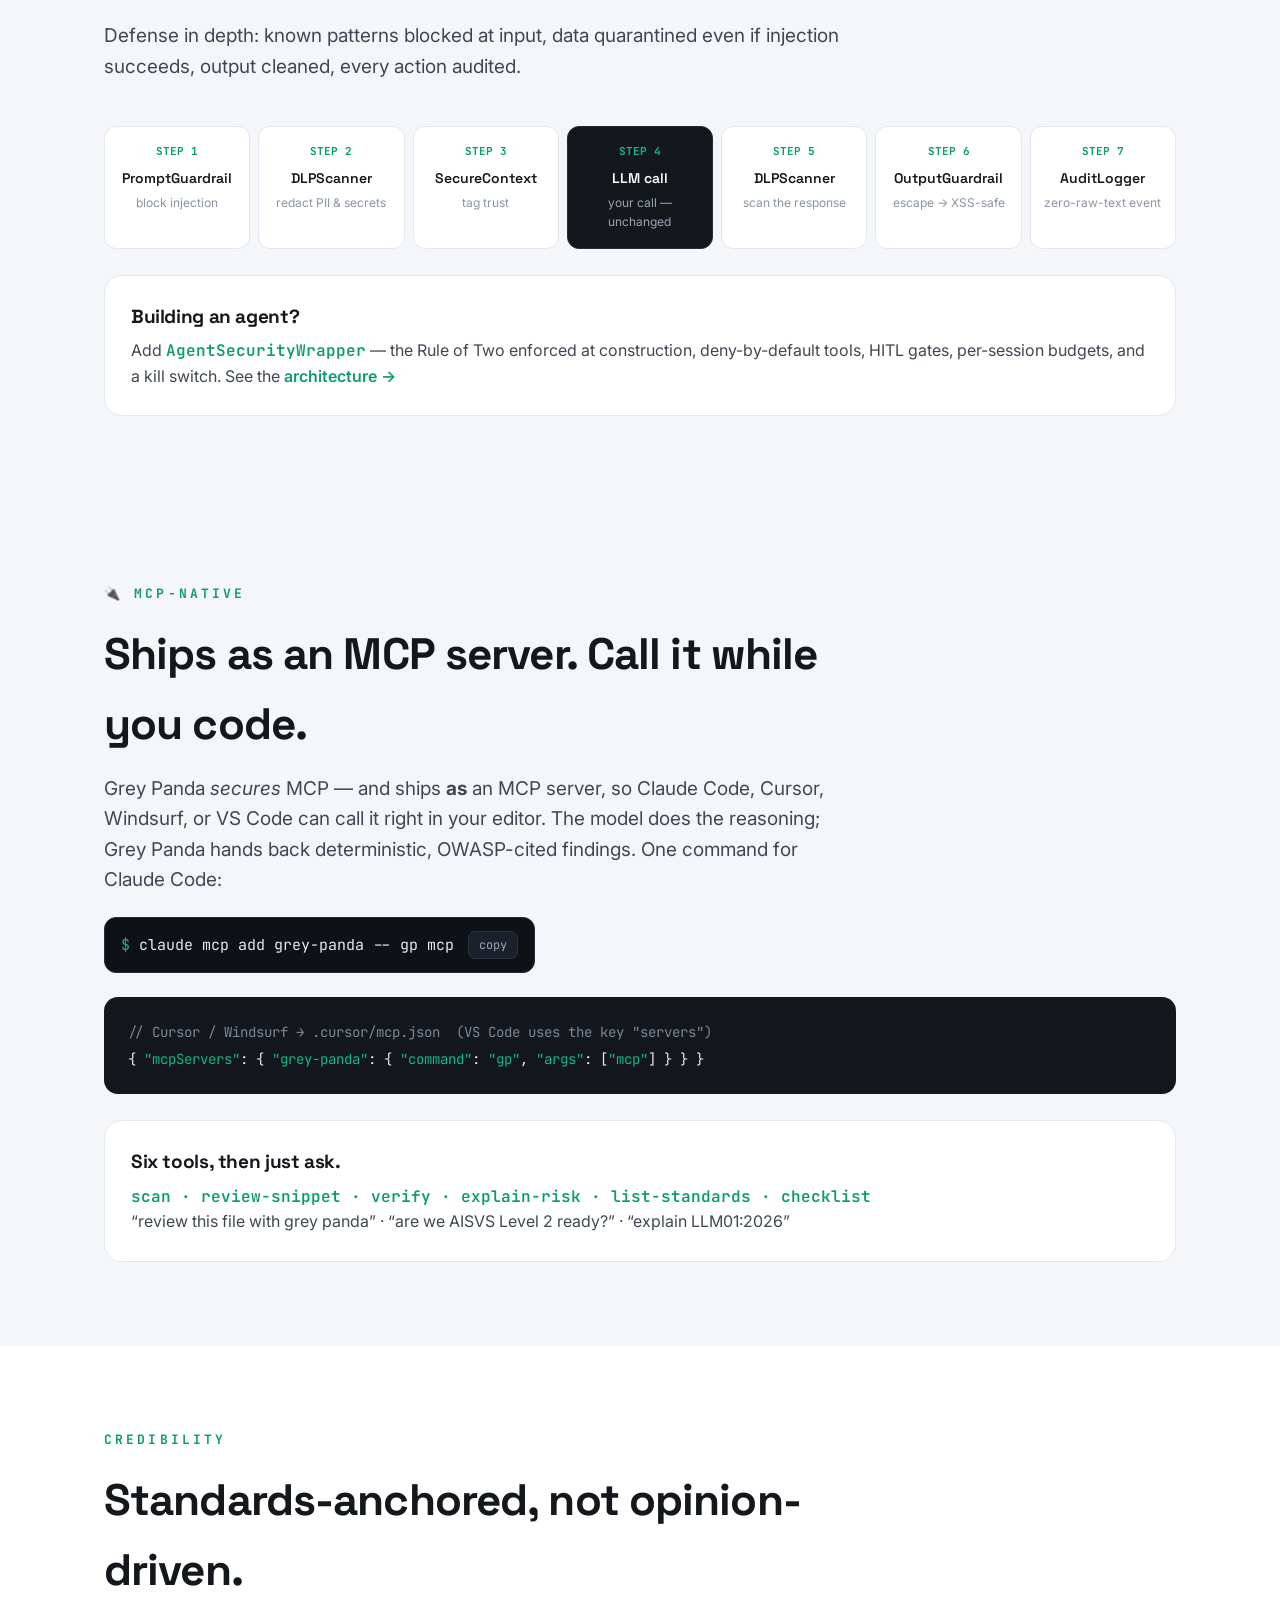
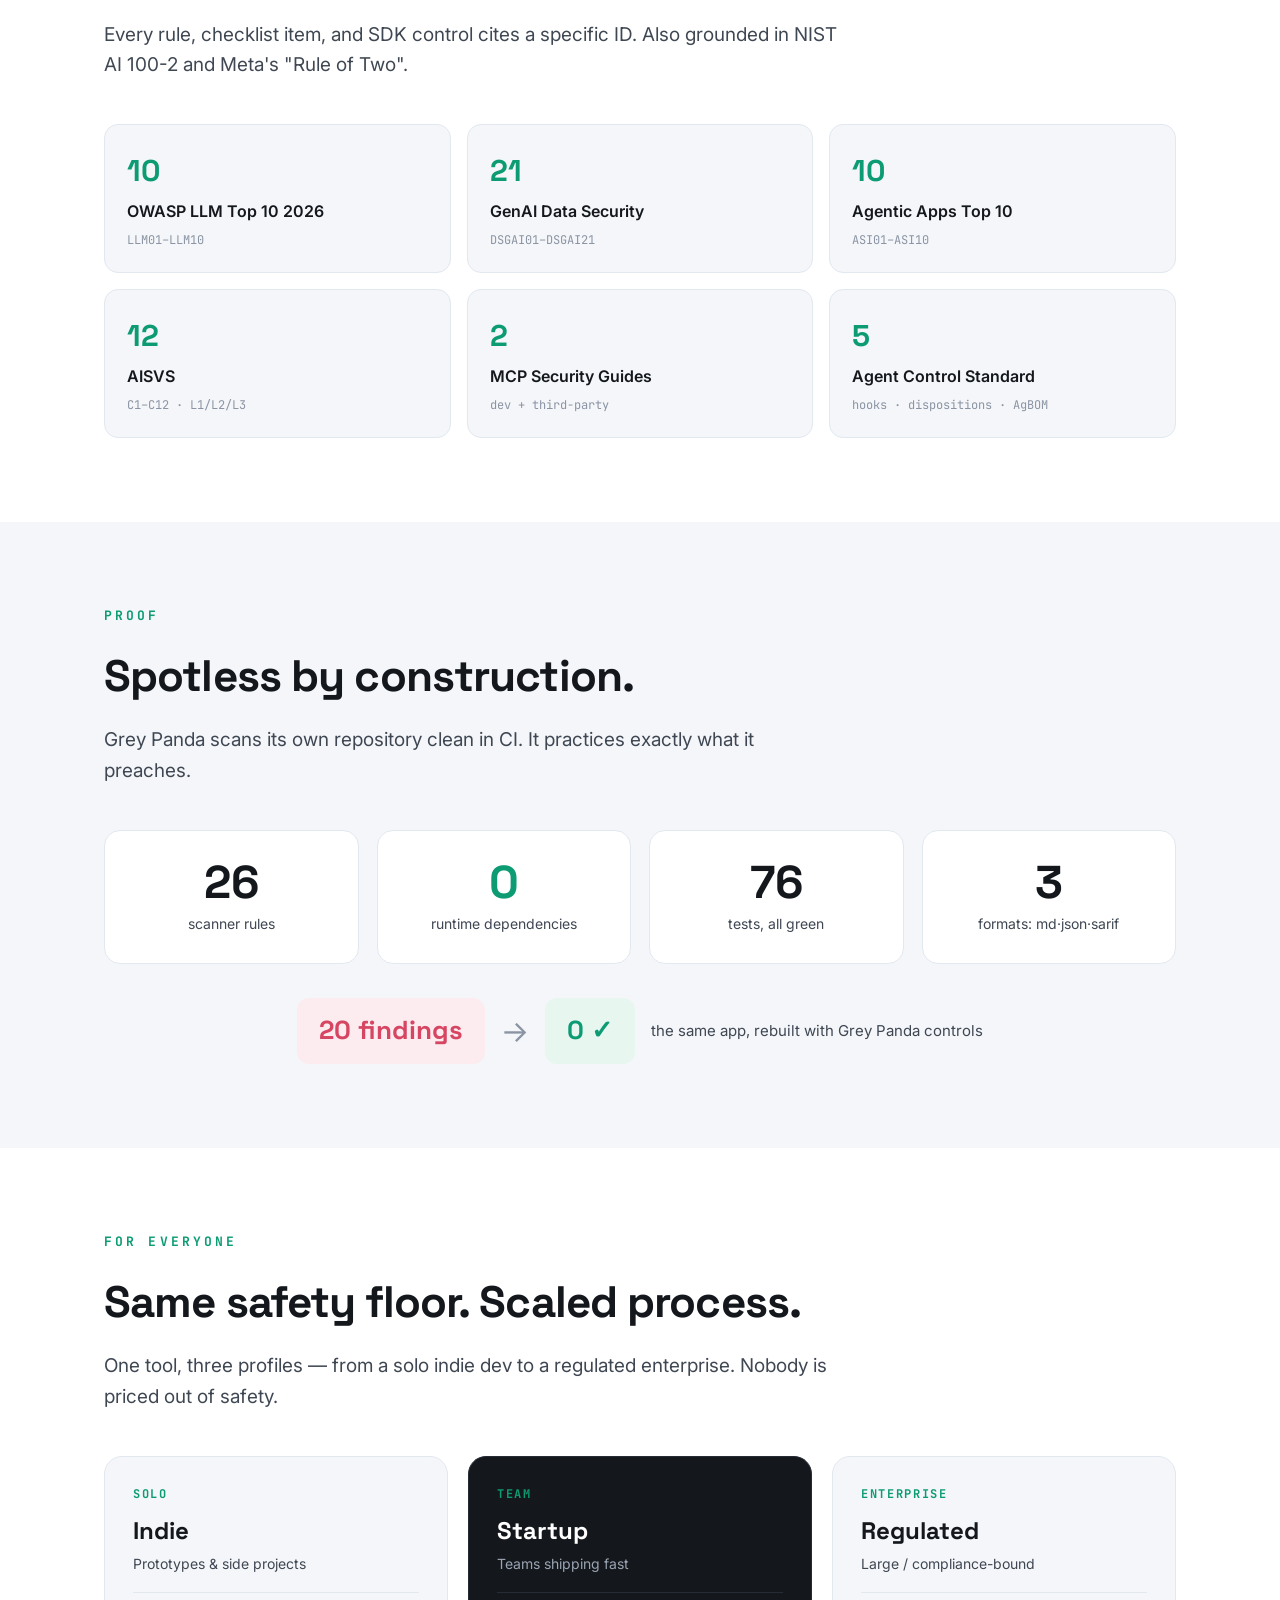
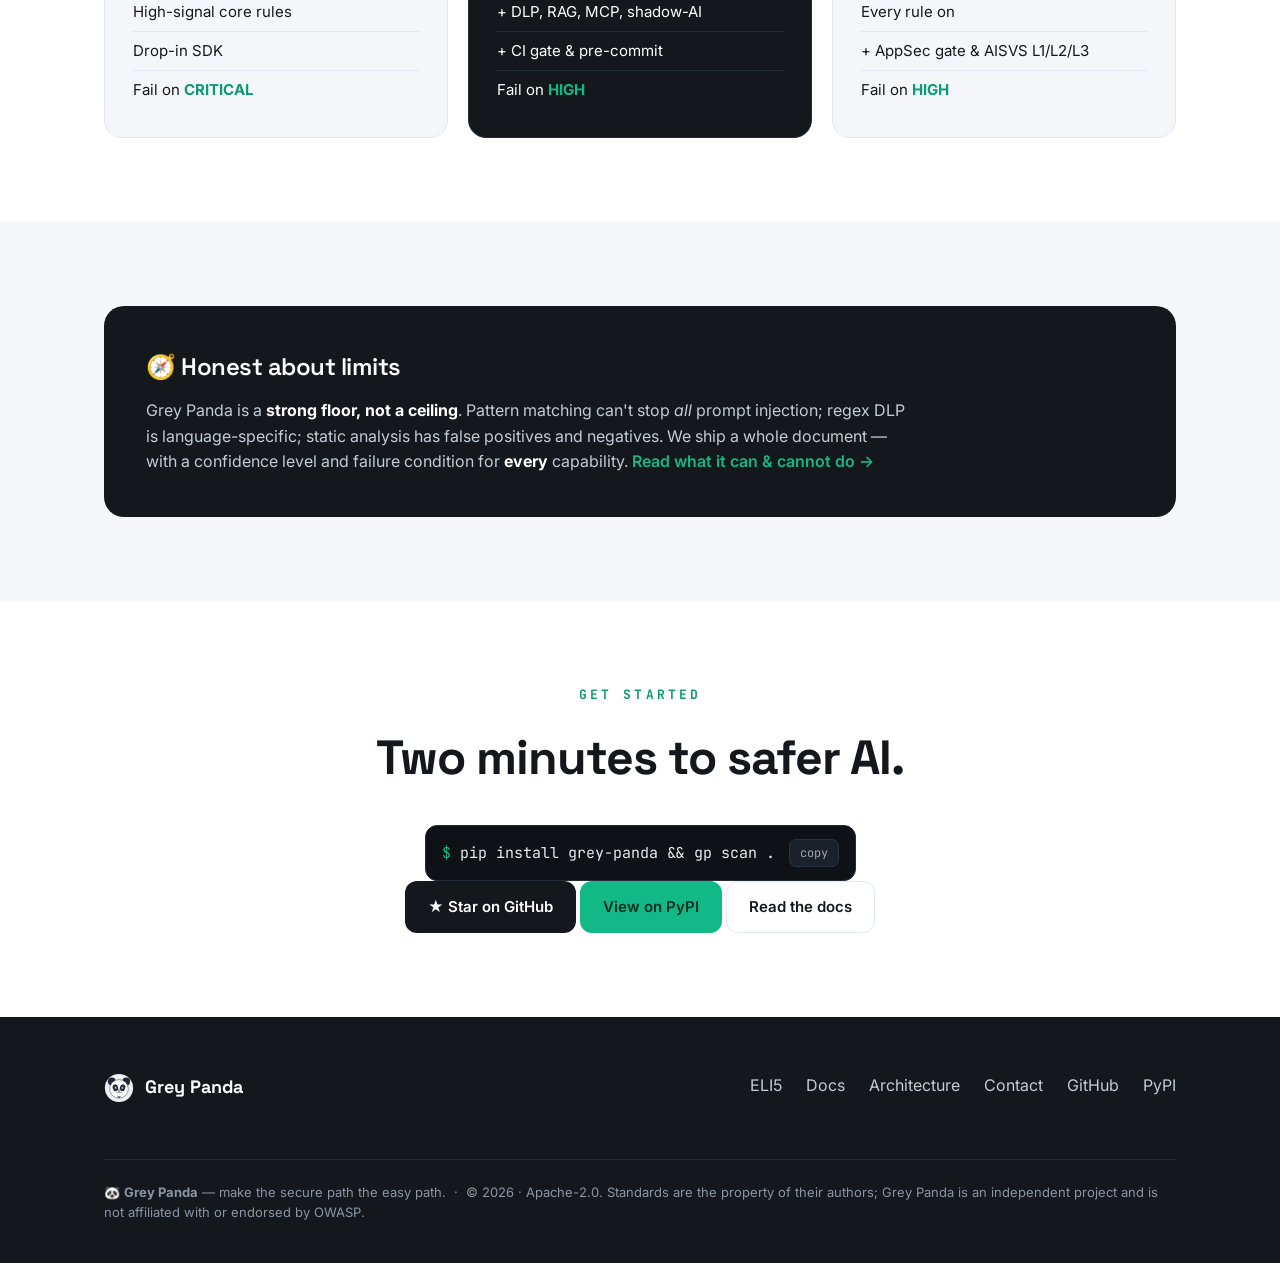
==== commit 6dae403d: "Add ELI5 explainer for non-technical readers & leaders (v1.0.7) - New ELI5.md: plain-English "what i" ====
--- a/docs/index.html
+++ b/docs/index.html
@@ -23,6 +23,7 @@
   <button class="burger" aria-label="Menu"><span></span><span></span><span></span></button>
   <div class="tabs">
     <a href="index.html" class="active">Home</a>
+    <a href="eli5.html">ELI5</a>
     <a href="docs.html">Docs</a>
     <a href="architecture.html">Architecture</a>
     <a href="contact.html">Contact</a>
@@ -224,6 +225,7 @@
   <div class="wrap">
     <a class="brand" href="index.html"><img src="assets/logo.svg" alt=""> Grey Panda</a>
     <div class="fl">
+      <a href="eli5.html">ELI5</a>
       <a href="docs.html">Docs</a>
       <a href="architecture.html">Architecture</a>
       <a href="contact.html">Contact</a>
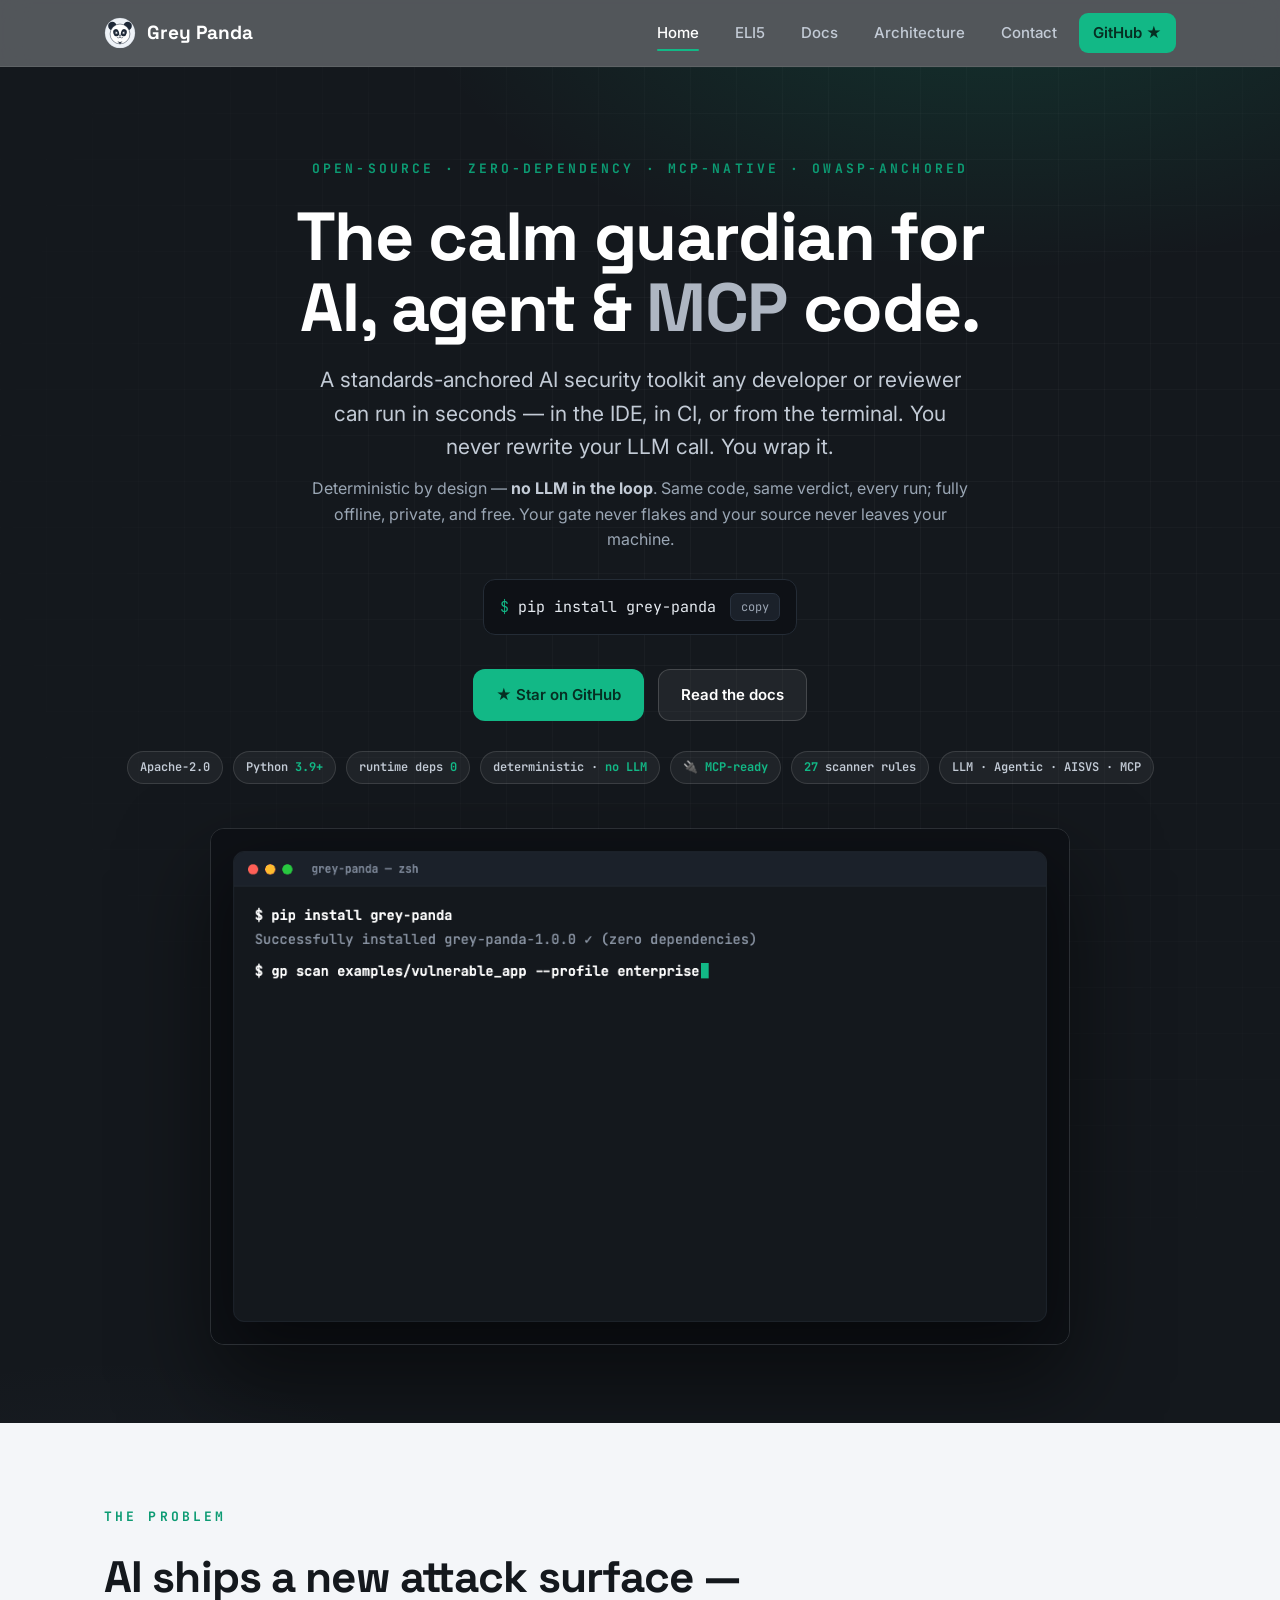
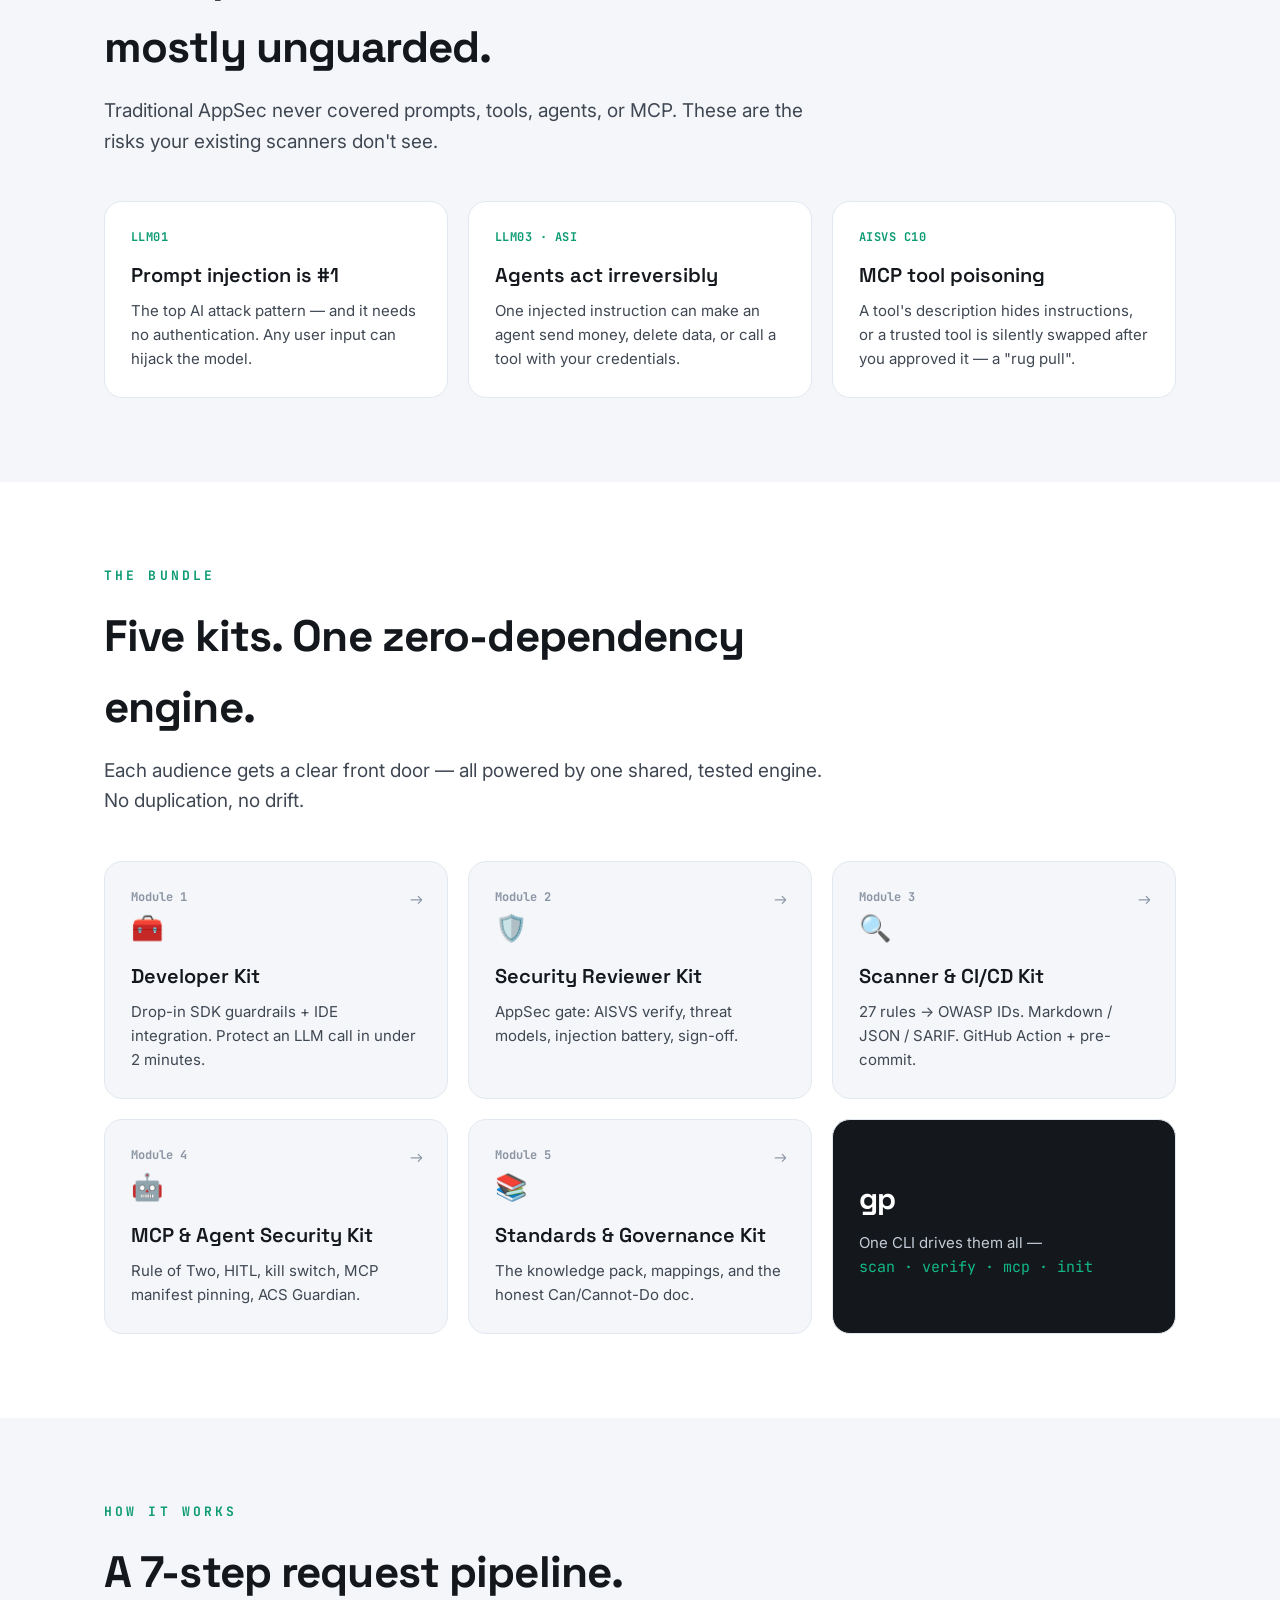
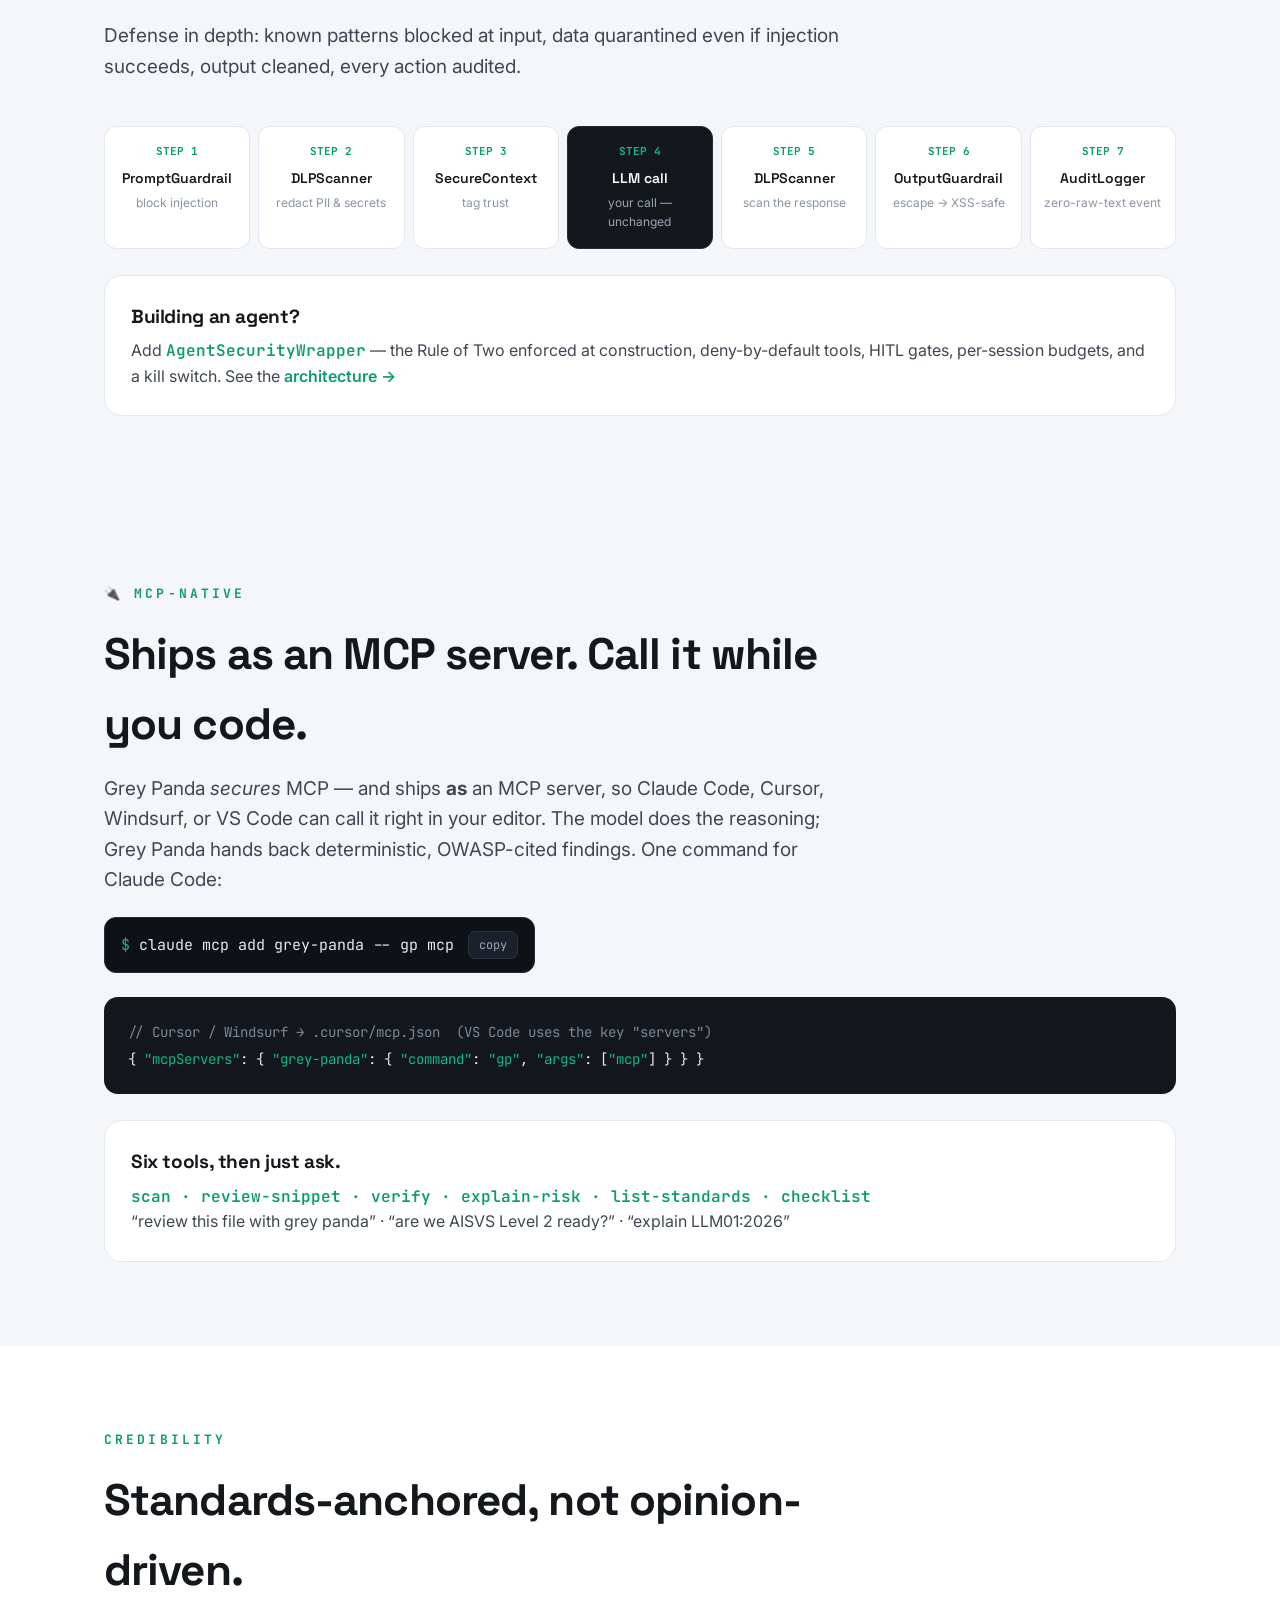
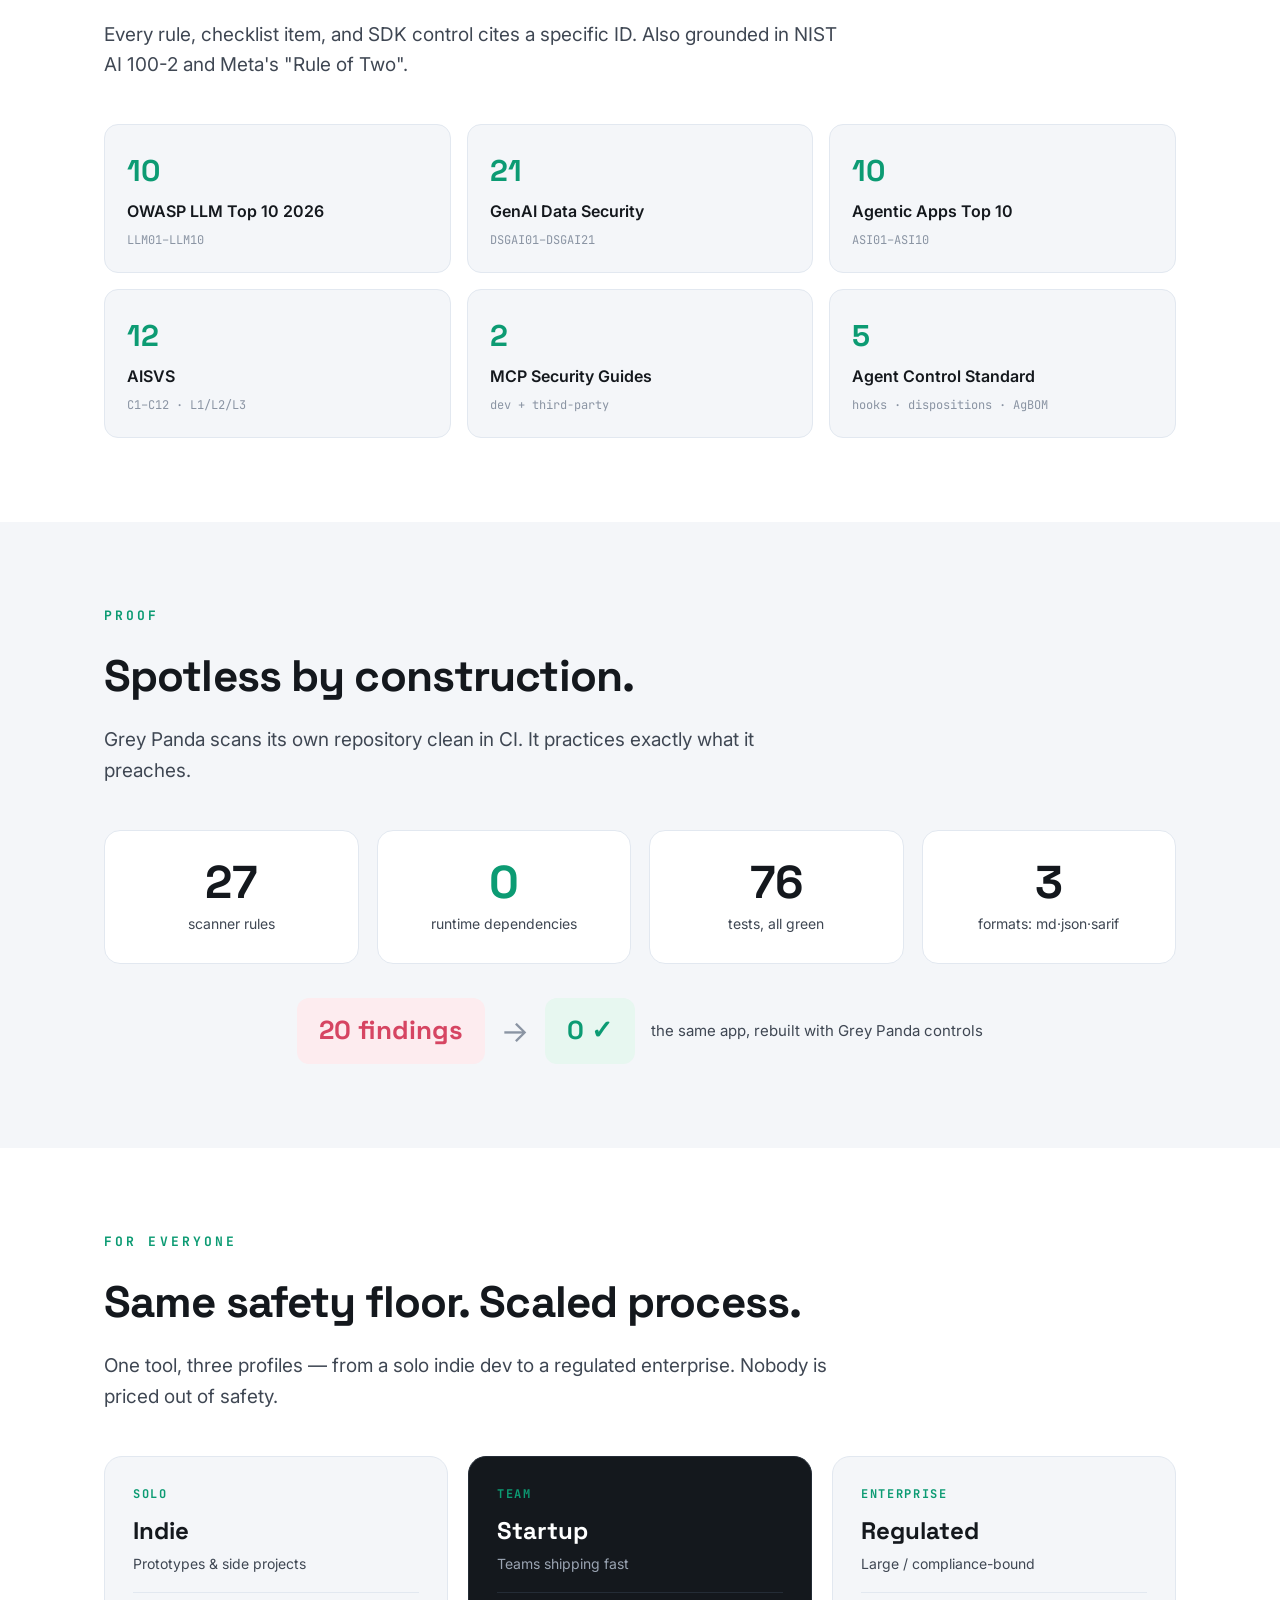
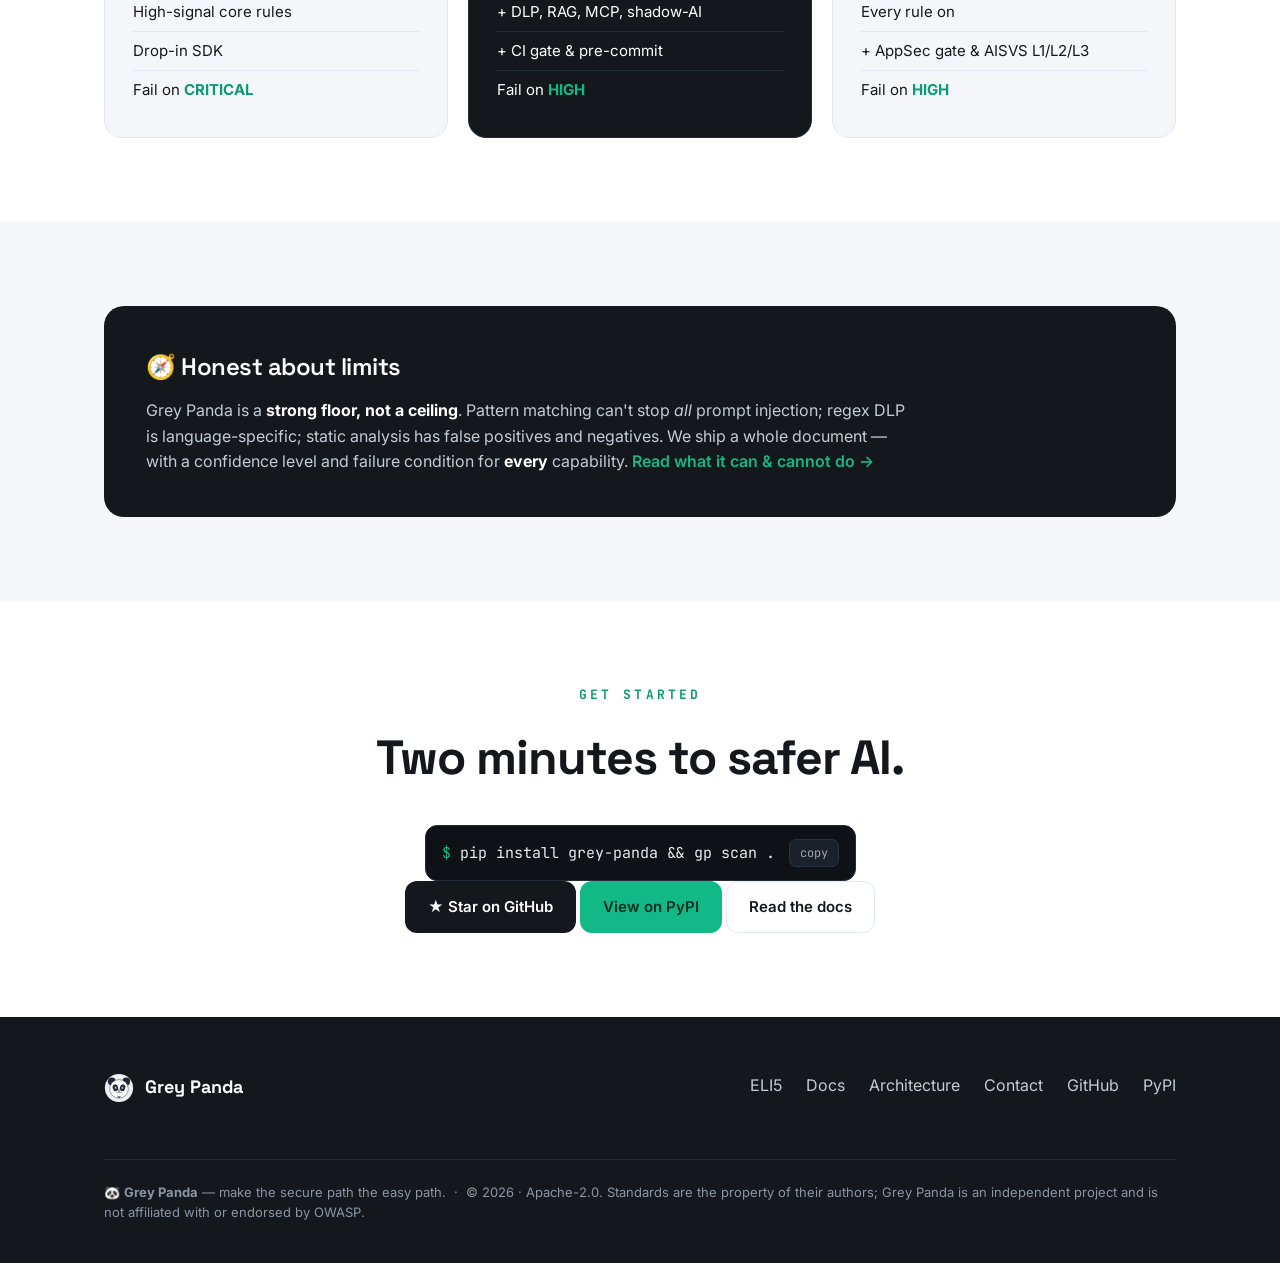
==== commit 2028bf78: "docs: update scanner rule count 26 -> 27 (GP-AI-023 merged) Co-Authored-By: Claude Opus 4.8 <noreply" ====
--- a/docs/index.html
+++ b/docs/index.html
@@ -52,7 +52,7 @@
       <span class="badge">runtime deps <b>0</b></span>
       <span class="badge">deterministic · <b>no LLM</b></span>
       <span class="badge">🔌 <b>MCP-ready</b></span>
-      <span class="badge"><b>26</b> scanner rules</span>
+      <span class="badge"><b>27</b> scanner rules</span>
       <span class="badge">LLM · Agentic · AISVS · MCP</span>
     </div>
     <div class="demo reveal d4"><img src="assets/demo.gif" alt="Grey Panda scanning a vulnerable app, then the same app rebuilt clean"></div>
@@ -84,7 +84,7 @@
     <div class="grid3">
       <a class="card mod reveal d1" href="https://github.com/dibakshya01/grey-panda/tree/main/Module%201%20-%20Developer%20Kit"><span class="arrow">→</span><div class="n">Module 1</div><div class="ic">🧰</div><h3>Developer Kit</h3><p>Drop-in SDK guardrails + IDE integration. Protect an LLM call in under 2 minutes.</p></a>
       <a class="card mod reveal d2" href="https://github.com/dibakshya01/grey-panda/tree/main/Module%202%20-%20Security%20Reviewer%20Kit"><span class="arrow">→</span><div class="n">Module 2</div><div class="ic">🛡️</div><h3>Security Reviewer Kit</h3><p>AppSec gate: AISVS verify, threat models, injection battery, sign-off.</p></a>
-      <a class="card mod reveal d3" href="https://github.com/dibakshya01/grey-panda/tree/main/Module%203%20-%20Scanner%20and%20CI-CD%20Kit"><span class="arrow">→</span><div class="n">Module 3</div><div class="ic">🔍</div><h3>Scanner &amp; CI/CD Kit</h3><p>26 rules → OWASP IDs. Markdown / JSON / SARIF. GitHub Action + pre-commit.</p></a>
+      <a class="card mod reveal d3" href="https://github.com/dibakshya01/grey-panda/tree/main/Module%203%20-%20Scanner%20and%20CI-CD%20Kit"><span class="arrow">→</span><div class="n">Module 3</div><div class="ic">🔍</div><h3>Scanner &amp; CI/CD Kit</h3><p>27 rules → OWASP IDs. Markdown / JSON / SARIF. GitHub Action + pre-commit.</p></a>
       <a class="card mod reveal d1" href="https://github.com/dibakshya01/grey-panda/tree/main/Module%204%20-%20MCP%20and%20Agent%20Security%20Kit"><span class="arrow">→</span><div class="n">Module 4</div><div class="ic">🤖</div><h3>MCP &amp; Agent Security Kit</h3><p>Rule of Two, HITL, kill switch, MCP manifest pinning, ACS Guardian.</p></a>
       <a class="card mod reveal d2" href="https://github.com/dibakshya01/grey-panda/tree/main/Module%205%20-%20Standards%20and%20Governance%20Kit"><span class="arrow">→</span><div class="n">Module 5</div><div class="ic">📚</div><h3>Standards &amp; Governance Kit</h3><p>The knowledge pack, mappings, and the honest Can/Cannot-Do doc.</p></a>
       <div class="card reveal d3" style="background:var(--ink);color:#fff;display:flex;flex-direction:column;justify-content:center;">
@@ -167,7 +167,7 @@
       <p>Grey Panda scans its own repository clean in CI. It practices exactly what it preaches.</p>
     </div>
     <div class="metrics">
-      <div class="metric reveal d1"><div class="v">26</div><div class="l">scanner rules</div></div>
+      <div class="metric reveal d1"><div class="v">27</div><div class="l">scanner rules</div></div>
       <div class="metric reveal d2"><div class="v" style="color:var(--jade-d)">0</div><div class="l">runtime dependencies</div></div>
       <div class="metric reveal d3"><div class="v">76</div><div class="l">tests, all green</div></div>
       <div class="metric reveal d4"><div class="v">3</div><div class="l">formats: md·json·sarif</div></div>
